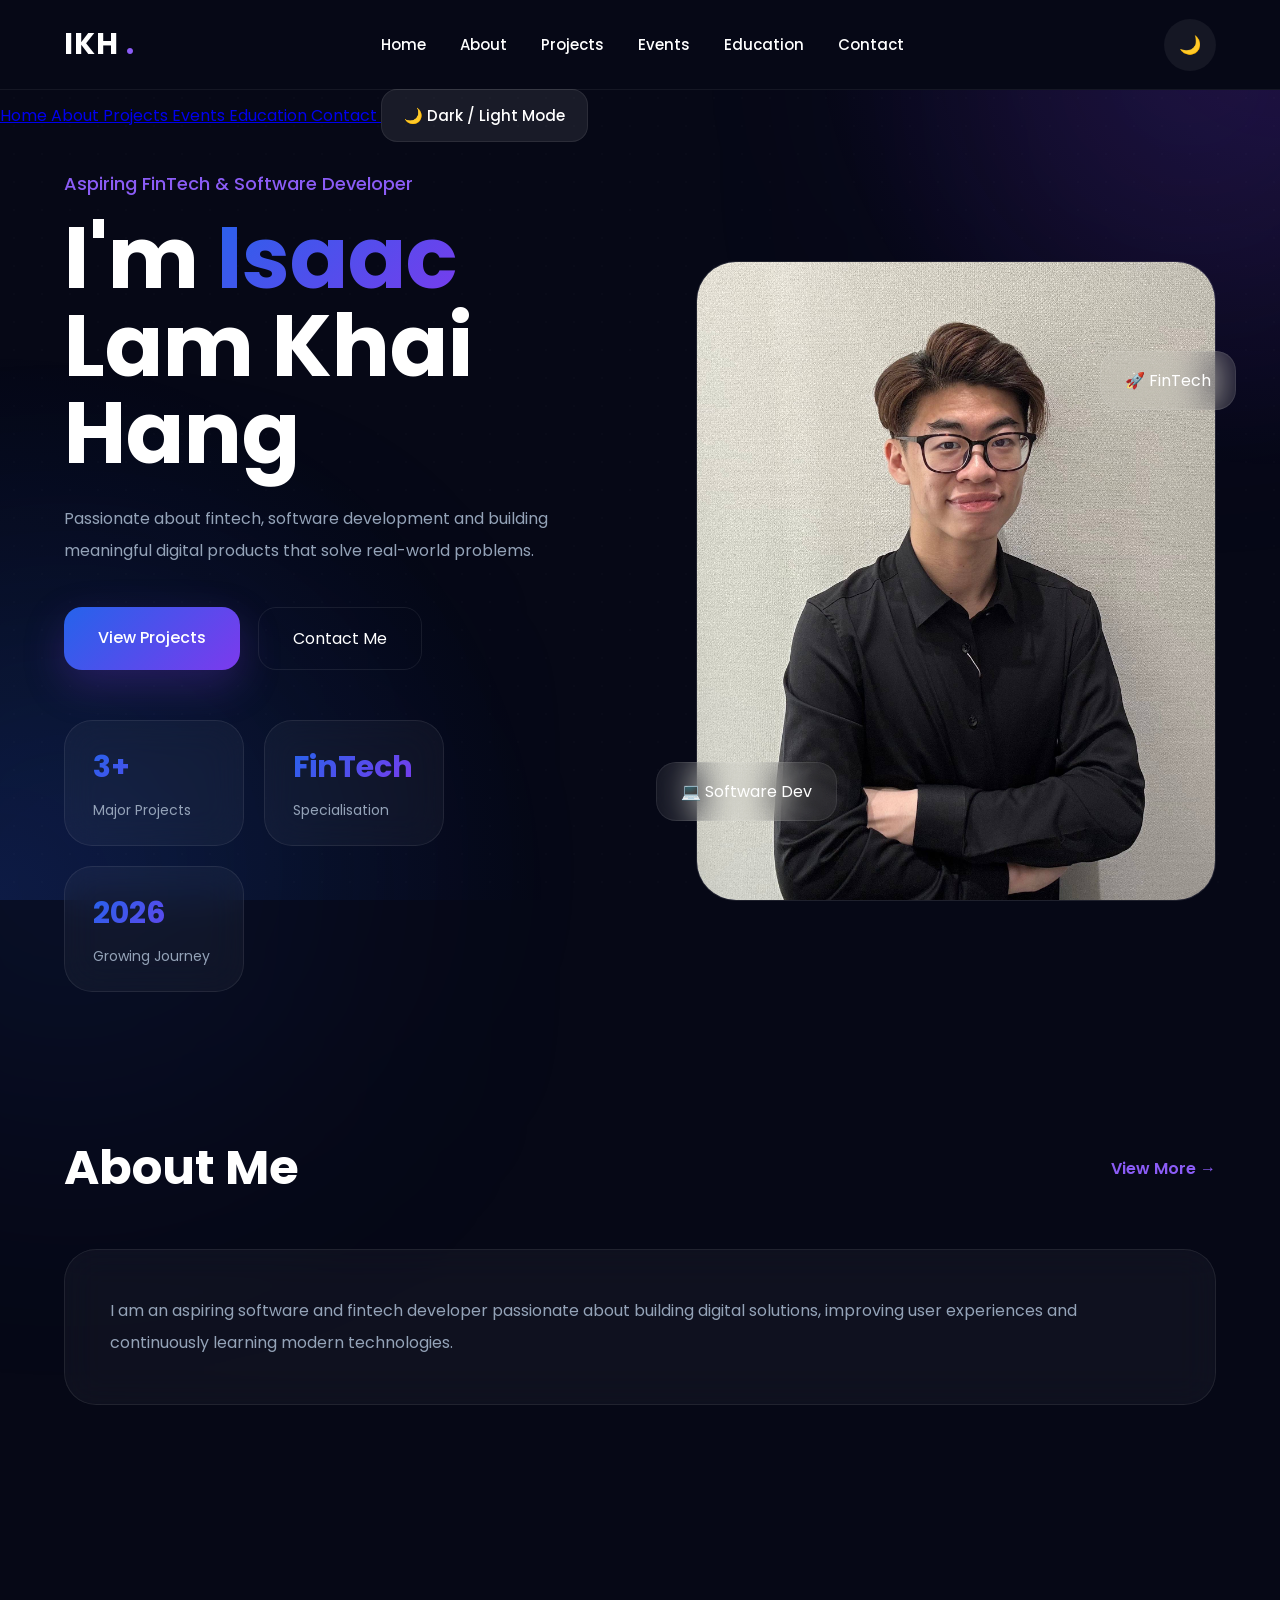
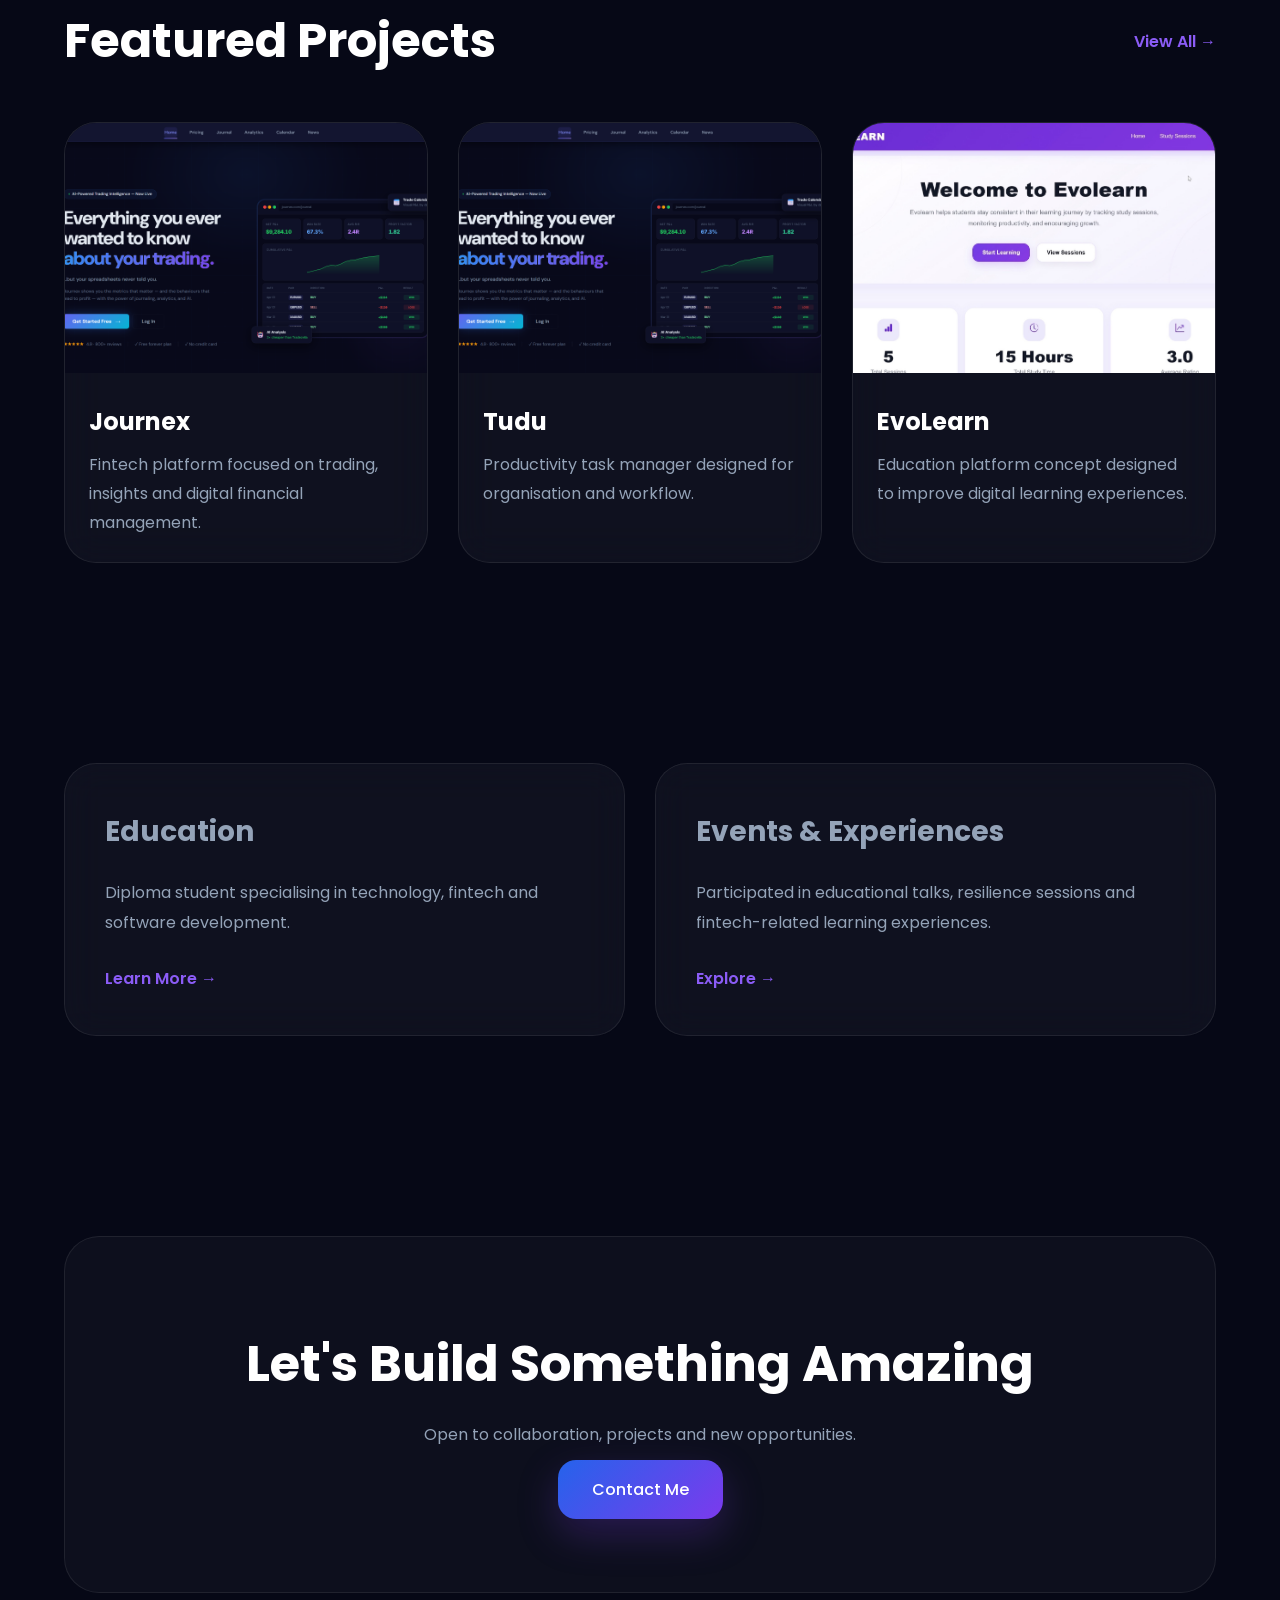
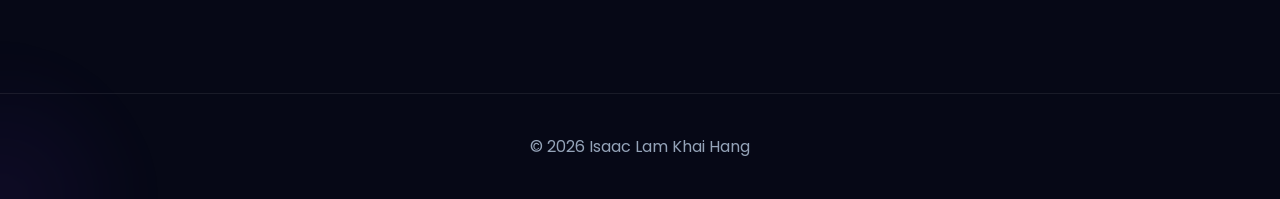
==== index.html @ e1bf3ef8 "updated website" ====
<!DOCTYPE html>
<html lang="en">

<head>

    <meta charset="UTF-8">

    <meta
        name="viewport"
        content="width=device-width, initial-scale=1.0"
    >

    <title>
        Isaac Portfolio
    </title>

    <link
        rel="stylesheet"
        href="css/style.css"
    >

    <link
        href="https://fonts.googleapis.com/css2?family=Poppins:wght@300;400;500;600;700;800&display=swap"
        rel="stylesheet"
    >

</head>

<body>

    <!-- Page Loader -->
    <div class="page-loader"></div>

    <!-- Glow Background -->
    <div class="blur-circle blur-1"></div>
    <div class="blur-circle blur-2"></div>

    <!-- Header -->

<header>

    <nav class="navbar">

        <div class="logo">
            IKH
        </div>

        <!-- DESKTOP NAV -->

        <ul class="nav-links">

            <li>
                <a href="index.html">
                    Home
                </a>
            </li>

            <li>
                <a href="about.html">
                    About
                </a>
            </li>

            <li>
                <a href="projects.html">
                    Projects
                </a>
            </li>

            <li>
                <a href="events.html">
                    Events
                </a>
            </li>

            <li>
                <a href="education.html">
                    Education
                </a>
            </li>

            <li>
                <a href="contact.html">
                    Contact
                </a>
            </li>

        </ul>

        <div class="nav-right">

            <!-- HAMBURGER -->

            <div
                class="hamburger"
                id="hamburger"
            >
                <span></span>
                <span></span>
                <span></span>
            </div>

            <!-- DESKTOP THEME -->

            <button
                id="themeToggle"
                class="theme-toggle"
            >
                🌙
            </button>

        </div>

    </nav>

    <!-- MOBILE MENU -->

    <div
        class="mobile-menu"
        id="mobileMenu"
    >

        <a href="index.html">
            Home
        </a>

        <a href="about.html">
            About
        </a>

        <a href="projects.html">
            Projects
        </a>

        <a href="events.html">
            Events
        </a>

        <a href="education.html">
            Education
        </a>

        <a href="contact.html">
            Contact
        </a>

        <!-- MOBILE THEME BUTTON -->

        <button
            id="mobileThemeToggle"
            class="mobile-theme-toggle"
        >
            🌙 Dark / Light Mode
        </button>

    </div>

</header>

    <!-- HERO -->

    <section class="hero">

        <!-- LEFT -->

        <div class="hero-left">

            <p class="small-text">
                Aspiring FinTech & Software Developer
            </p>

            <h1>
                I'm
                <span>
                    Isaac
                </span>
                <br>
                Lam Khai Hang
            </h1>

            <p class="hero-description">

                Passionate about
                fintech, software
                development and
                building meaningful
                digital products
                that solve real-world
                problems.

            </p>

            <div class="hero-buttons">

                <a
                    href="projects.html"
                    class="primary-btn"
                >
                    View Projects
                </a>

                <a
                    href="contact.html"
                    class="secondary-btn"
                >
                    Contact Me
                </a>

            </div>

            <!-- Stats -->

            <div class="hero-stats">

                <div class="stat-card">

                    <h2>
                        3+
                    </h2>

                    <p>
                        Major Projects
                    </p>

                </div>

                <div class="stat-card">

                    <h2>
                        FinTech
                    </h2>

                    <p>
                        Specialisation
                    </p>

                </div>

                <div class="stat-card">

                    <h2>
                        2026
                    </h2>

                    <p>
                        Growing Journey
                    </p>

                </div>

            </div>

        </div>

        <!-- RIGHT -->

        <div class="hero-right">

            <div class="profile-card">

                <img
                    src="assets/LinkedIn PFP.jpg"
                    alt="Isaac Profile"
                    class="hero-image"
                >

            </div>

            <!-- Floating Cards -->

            <div class="floating-card top-card">

                <span>
                    🚀 FinTech
                </span>

            </div>

            <div class="floating-card bottom-card">

                <span>
                    💻 Software Dev
                </span>

            </div>

        </div>

    </section>

    <!-- ABOUT -->

    <section class="preview-section">

        <div class="section-header">

            <h2>
                About Me
            </h2>

            <a
                href="about.html"
                class="view-more"
            >
                View More →
            </a>

        </div>

        <div class="preview-card">

            <p>

                I am an aspiring
                software and fintech
                developer passionate
                about building digital
                solutions, improving
                user experiences and
                continuously learning
                modern technologies.

            </p>

        </div>

    </section>

    <!-- PROJECTS -->

    <section class="preview-section">

        <div class="section-header">

            <h2>
                Featured Projects
            </h2>

            <a
                href="projects.html"
                class="view-more"
            >
                View All →
            </a>

        </div>

        <div class="projects-grid">

            <div class="project-card">

                <img
                    src="assets/Journex.png"
                    alt="Journex"
                >

                <h3>
                    Journex
                </h3>

                <p>
                    Fintech platform
                    focused on trading,
                    insights and digital
                    financial management.
                </p>

            </div>

            <div class="project-card">

                <img
                    src="assets/Journex.png"
                    alt="Tudu"
                >

                <h3>
                    Tudu
                </h3>

                <p>
                    Productivity task
                    manager designed
                    for organisation
                    and workflow.
                </p>

            </div>

            <div class="project-card">

                <img
                    src="assets/Evolearn.png"
                    alt="EvoLearn"
                >

                <h3>
                    EvoLearn
                </h3>

                <p>
                    Education platform
                    concept designed
                    to improve digital
                    learning experiences.
                </p>

            </div>

        </div>

    </section>

    <!-- EDUCATION + EVENTS -->

    <section class="preview-section">

        <div class="dual-grid">

            <div class="preview-card">

                <h3>
                    Education
                </h3>

                <p>

                    Diploma student
                    specialising in
                    technology,
                    fintech and
                    software development.

                </p>

                <a
                    href="education.html"
                    class="view-more"
                >
                    Learn More →
                </a>

            </div>

            <div class="preview-card">

                <h3>
                    Events &
                    Experiences
                </h3>

                <p>

                    Participated in
                    educational talks,
                    resilience sessions
                    and fintech-related
                    learning experiences.

                </p>

                <a
                    href="events.html"
                    class="view-more"
                >
                    Explore →
                </a>

            </div>

        </div>

    </section>

    <!-- CTA -->

    <section class="contact-section">

        <h2>
            Let's Build
            Something Amazing
        </h2>

        <p>
            Open to collaboration,
            projects and new
            opportunities.
        </p>

        <a
            href="contact.html"
            class="primary-btn"
        >
            Contact Me
        </a>

    </section>

    <!-- Footer -->

    <footer>

        <p>
            © 2026 Isaac Lam Khai Hang
        </p>

    </footer>

    <!-- JS -->

    <script src="js/script.js"></script>

</body>

</html>
---- css/style.css ----
/* ==========================================
   GOOGLE FONT
========================================== */

@import url(
'https://fonts.googleapis.com/css2?family=Poppins:wght@300;400;500;600;700;800&display=swap'
);

/* ==========================================
   RESET
========================================== */

*{
    margin:0;
    padding:0;
    box-sizing:border-box;
    font-family:
    'Poppins',
    sans-serif;
}

html{
    scroll-behavior:smooth;
}

:root{

    --bg:#060816;

    --card:
    rgba(
        255,
        255,
        255,
        0.04
    );

    --text:#ffffff;

    --sub:#94a3b8;

    --border:
    rgba(
        255,
        255,
        255,
        0.08
    );

    --shadow:
    rgba(
        124,
        58,
        237,
        0.18
    );

    --gradient:
    linear-gradient(
        135deg,
        #2563eb,
        #7c3aed
    );
}

/* ==========================================
   LIGHT THEME
========================================== */

body.light-theme{

    --bg:#f8fafc;

    --card:
    rgba(
        255,
        255,
        255,
        0.95
    );

    --text:#0f172a;

    --sub:#475569;

    --border:
    rgba(
        15,
        23,
        42,
        0.08
    );

    --shadow:
    rgba(
        99,
        102,
        241,
        0.12
    );
}

/* ==========================================
   BODY
========================================== */

body{

    background:
    var(--bg);

    color:
    var(--text);

    overflow-x:hidden;

    transition:
    background .35s ease,
    color .35s ease;

    position:relative;
}

/* ==========================================
   PREMIUM BACKGROUND
========================================== */

body::before{

    content:"";

    position:fixed;
    inset:0;

    background:

    radial-gradient(
        circle at top right,
        rgba(
            124,
            58,
            237,
            0.18
        ),
        transparent 30%
    ),

    radial-gradient(
        circle at bottom left,
        rgba(
            37,
            99,
            235,
            0.16
        ),
        transparent 35%
    );

    pointer-events:none;
    z-index:-2;

    animation:
    backgroundFloat
    18s ease-in-out infinite alternate;
}

@keyframes backgroundFloat{

    0%{
        transform:
        translate(0,0)
        scale(1);
    }

    50%{
        transform:
        translate(-20px,-10px)
        scale(1.05);
    }

    100%{
        transform:
        translate(20px,10px)
        scale(1);
    }

}

body::after{

    content:"";

    position:fixed;
    inset:0;

    background-image:
    radial-gradient(
        rgba(
            255,
            255,
            255,
            0.04
        ) 1px,
        transparent 1px
    );

    background-size:
    28px 28px;

    opacity:0.4;

    pointer-events:none;

    z-index:-1;

    animation:
    gridMove
    20s linear infinite;
}

@keyframes gridMove{

    0%{
        transform:
        translateY(0);
    }

    100%{
        transform:
        translateY(28px);
    }

}

body::before{
    z-index:-999;
}

body::after{
    z-index:-998;
}

/* ==========================================
   BLUR CIRCLES
========================================== */

.blur-circle{

    position:fixed;

    border-radius:50%;

    filter:
    blur(140px);

    z-index:-3;
}

.blur-1{

    width:380px;
    height:380px;

    background:
    rgba(
        124,
        58,
        237,
        0.14
    );

    top:-120px;
    right:-100px;
}

.blur-2{

    width:420px;
    height:420px;

    background:
    rgba(
        37,
        99,
        235,
        0.14
    );

    bottom:-180px;
    left:-140px;
}

/* ==========================================
   FINAL FIXED NAVBAR
========================================== */

header{

    position:fixed;

    top:0;
    left:0;

    width:100%;

    height:90px;

    z-index:999999;

    background:#060816 !important;

    border-bottom:
    1px solid
    rgba(
        255,
        255,
        255,
        0.06
    ) !important;

    box-shadow:
    0 2px 12px
    rgba(
        0,
        0,
        0,
        0.18
    );

    backdrop-filter:none !important;
    -webkit-backdrop-filter:none !important;
}

/* LIGHT MODE */

body.light-theme header{

    background:#ffffff !important;

    border-bottom:
    1px solid
    rgba(
        15,
        23,
        42,
        0.08
    ) !important;

    box-shadow:
    0 2px 12px
    rgba(
        0,
        0,
        0,
        0.04
    );
}

.navbar{

    width:90%;
    max-width:1400px;

    margin:auto;

    height:100%;

    display:flex;

    justify-content:
    space-between;

    align-items:center;
}

/* PUSH PAGE DOWN */

body{
    padding-top:90px;
}

/* ==========================================
   LOGO
========================================== */

.logo{

    font-size:30px;

    font-weight:700;

    letter-spacing:1px;
}

.logo::after{

    content:".";

    color:#8b5cf6;
}

/* ==========================================
   NAV LINKS
========================================== */

.nav-links{

    list-style:none;

    display:flex;

    align-items:center;

    gap:34px;
}

.nav-links a{

    position:relative;

    text-decoration:none;

    color:
    var(--text);

    font-size:15px;

    font-weight:500;

    transition:
    color .3s ease;
}

.nav-links a::after{

    content:"";

    position:absolute;

    left:0;
    bottom:-8px;

    width:0%;
    height:2px;

    border-radius:
    999px;

    background:
    linear-gradient(
        90deg,
        #2563eb,
        #7c3aed
    );

    transition:
    width .35s ease;
}

.nav-links a:hover{

    color:#8b5cf6;
}

.nav-links a:hover::after{

    width:100%;
}

.nav-right{

    display:flex;
    align-items:center;
    gap:15px;
}

/* ==========================================
   THEME TOGGLE
========================================== */

.theme-toggle{

    width:52px;
    height:52px;

    border:none;

    border-radius:50%;

    cursor:pointer;

    background:
    rgba(
        255,
        255,
        255,
        0.06
    );

    color:
    var(--text);

    font-size:18px;

    transition:
    .3s ease;
}

.theme-toggle:hover{

    transform:
    scale(1.06);
}

/* ==========================================
   BUTTONS (FIXED)
========================================== */

.primary-btn,
.secondary-btn,
.resume-btn{

    position:relative;

    overflow:hidden;

    isolation:isolate;

    border-radius:18px;

    text-decoration:none;

    transition:
    filter .3s ease,
    box-shadow .3s ease;
}

/* PRIMARY */

.primary-btn{

    background:
    var(--gradient);

    color:white;

    padding:
    18px 34px;

    border:none;

    font-weight:500;

    box-shadow:
    0 15px 40px
    rgba(
        124,
        58,
        237,
        0.25
    );
}

/* SECONDARY */

.secondary-btn,
.resume-btn{

    color:
    var(--text);

    border:
    1px solid
    var(--border);

    padding:
    18px 34px;

    background:
    transparent;
}

/* ==========================================
   HERO
========================================== */

.hero{

    width:90%;
    max-width:1400px;

    margin:auto;

    min-height:100vh;

    display:grid;

    grid-template-columns:
    1.1fr 1fr;

    align-items:center;

    gap:60px;

    padding:
    80px 0 40px;
}

.about-hero{
    min-height:70vh;
    padding-top:70px;
}

.hero-left{

    display:flex;

    flex-direction:column;

    justify-content:center;
}

.small-text{

    color:#8b5cf6;

    font-size:18px;

    font-weight:500;

    margin-bottom:18px;
}

.hero h1{

    max-width:720px;

    font-size:86px;

    line-height:1.02;

    margin-bottom:25px;

    font-weight:700;
}

.hero h1 span{

    background:
    var(--gradient);

    -webkit-background-clip:text;

    -webkit-text-fill-color:
    transparent;
}

.hero-description{

    max-width:580px;

    line-height:2;

    color:
    var(--sub);

    margin-bottom:40px;

    font-size:16px;
}

.hero-buttons{

    display:flex;

    gap:18px;

    flex-wrap:wrap;
}

/* ==========================================
   HERO STATS
========================================== */

.hero-stats{

    display:flex;

    gap:20px;

    margin-top:50px;

    flex-wrap:wrap;
}

.stat-card{

    min-width:180px;

    padding:
    24px 28px;

    border-radius:28px;

    background:
    var(--card);

    border:
    1px solid
    var(--border);

    backdrop-filter:
    blur(18px);

    transition:
    transform .35s ease,
    box-shadow .35s ease;
}

.stat-card:hover{

    transform:
    translateY(-8px);

    box-shadow:
    0 20px 50px
    rgba(
        124,
        58,
        237,
        0.16
    );
}

.stat-card h2{

    font-size:30px;

    margin-bottom:10px;

    background:
    var(--gradient);

    -webkit-background-clip:text;

    -webkit-text-fill-color:
    transparent;
}

.stat-card p{

    color:
    var(--sub);

    font-size:14px;
}

/* ==========================================
   PROFILE CARD
========================================== */

.hero-right{

    position:relative;

    display:flex;

    justify-content:center;
}

.profile-card{

    position:relative;

    width:520px;
    height:640px;

    overflow:hidden;

    border-radius:40px;

    background:
    rgba(
        255,
        255,
        255,
        0.03
    );

    border:
    1px solid
    var(--border);

    backdrop-filter:
    blur(18px);

    animation:
    heroFloat
    7s ease-in-out infinite;

    transition:
    transform .5s ease,
    box-shadow .5s ease;
}

.profile-card:hover{

    transform:
    translateY(-8px)
    scale(1.02);

    box-shadow:
    0 30px 80px
    rgba(
        124,
        58,
        237,
        0.22
    );
}

.profile-card img{

    width:100%;

    height:100%;

    object-fit:cover;
}

.hero-image{
    object-position:center top;
}

.profile-card::after{

    content:"";

    position:absolute;

    inset:-2px;

    border-radius:40px;

    background:
    linear-gradient(
        140deg,
        rgba(
            37,
            99,
            235,
            0.4
        ),
        rgba(
            124,
            58,
            237,
            0.4
        )
    );

    z-index:-1;

    filter:
    blur(22px);

    opacity:.6;
}

@keyframes heroFloat{

    0%{
        transform:
        translateY(0);
    }

    50%{
        transform:
        translateY(-10px);
    }

    100%{
        transform:
        translateY(0);
    }

}

/* ==========================================
   FLOATING TAGS
========================================== */

.floating-card{

    position:absolute;

    padding:
    16px 24px;

    border-radius:20px;

    background:
    rgba(
        255,
        255,
        255,
        0.06
    );

    border:
    1px solid
    var(--border);

    backdrop-filter:
    blur(20px);

    animation:
    floatingTag
    4s ease-in-out infinite;
}

.top-card{
    top:90px;
    right:-20px;
}

.bottom-card{
    bottom:80px;
    left:-40px;

    animation-delay:2s;
}

@keyframes floatingTag{

    0%{
        transform:
        translateY(0);
    }

    50%{
        transform:
        translateY(-12px);
    }

    100%{
        transform:
        translateY(0);
    }

}

/* ==========================================
   SECTION
========================================== */

.preview-section{

    width:90%;
    max-width:1400px;

    margin:auto;

    padding:
    100px 0;
}

.section-header{

    display:flex;

    justify-content:
    space-between;

    align-items:center;

    margin-bottom:45px;
}

.section-header h2{

    font-size:48px;
}

.view-more{

    text-decoration:none;

    color:#8b5cf6;

    font-weight:600;

    transition:
    opacity .3s ease;
}

.view-more:hover{

    opacity:.75;
}

/* ==========================================
   GLOBAL CARD STYLE
========================================== */

.preview-card,
.project-card,
.event-card,
.timeline-content,
.contact-info,
.contact-form-card{

    background:
    var(--card);

    border:
    1px solid
    var(--border);

    backdrop-filter:
    blur(18px);

    border-radius:32px;
}

/* ==========================================
   PREVIEW CARD
========================================== */

.preview-card{

    padding:45px;

    color:
    var(--sub);

    line-height:2;

    transition:
    transform .35s ease,
    box-shadow .35s ease;
}

.preview-card:hover{

    transform:
    translateY(-8px);

    box-shadow:
    0 20px 50px
    rgba(
        124,
        58,
        237,
        0.15
    );
}

/* ==========================================
   DUAL GRID
========================================== */

.dual-grid{

    display:grid;

    grid-template-columns:
    repeat(2,1fr);

    gap:30px;
}

.dual-grid .preview-card{

    padding:40px;
}

.dual-grid h3{

    font-size:28px;

    margin-bottom:18px;
}

.dual-grid p{

    color:
    var(--sub);

    line-height:1.9;

    margin-bottom:25px;
}

/* ==========================================
   PROJECTS
========================================== */

.projects-grid{

    display:grid;

    grid-template-columns:
    repeat(3,1fr);

    gap:30px;
}

.project-card{

    position:relative;

    overflow:hidden;

    transition:
    transform .4s ease,
    box-shadow .4s ease;
}

.project-card:hover{

    transform:
    translateY(-10px);

    box-shadow:
    0 20px 50px
    rgba(
        124,
        58,
        237,
        .15
    );
}

.project-card img{

    width:100%;

    height:250px;

    object-fit:cover;

    transition:
    transform .45s ease;
}

.project-card:hover img{

    transform:
    scale(1.05);
}

.project-card h3{

    font-size:24px;

    padding:
    24px 24px 12px;
}

.project-card p{

    padding:
    0 24px 24px;

    color:
    var(--sub);

    line-height:1.8;
}

/* ==========================================
   EVENTS
========================================== */

.events-grid{

    display:grid;

    grid-template-columns:
    repeat(3,1fr);

    gap:30px;
}

.event-card{

    padding:35px;

    transition:
    transform .35s ease,
    box-shadow .35s ease;
}

.event-card:hover{

    transform:
    translateY(-8px);

    box-shadow:
    0 20px 50px
    rgba(
        124,
        58,
        237,
        .15
    );
}

.event-date{

    display:inline-flex;

    padding:
    10px 18px;

    border-radius:
    999px;

    background:
    var(--gradient);

    color:white;

    font-size:12px;

    font-weight:600;

    margin-bottom:20px;
}

.event-card h3{

    font-size:24px;

    margin-bottom:15px;
}

.event-card p{

    color:
    var(--sub);

    line-height:1.8;
}

/* ==========================================
   EDUCATION TIMELINE
========================================== */

.timeline{

    max-width:900px;

    margin:auto;

    position:relative;
}

.timeline::before{

    content:"";

    position:absolute;

    left:13px;
    top:0;

    width:3px;
    height:100%;

    background:
    var(--gradient);
}

.timeline-item{

    position:relative;

    padding-left:65px;

    margin-bottom:40px;
}

.timeline-dot{

    position:absolute;

    left:0;
    top:8px;

    width:28px;
    height:28px;

    border-radius:50%;

    background:
    var(--gradient);
}

.timeline-content{

    padding:35px;
}

.timeline-year{

    color:#8b5cf6;

    font-size:14px;

    font-weight:600;
}

.timeline-content h3{

    margin:
    14px 0;

    font-size:25px;
}

.timeline-content p{

    color:
    var(--sub);

    line-height:1.8;
}

/* ==========================================
   CONTACT
========================================== */

.contact-wrapper{

    display:grid;

    grid-template-columns:
    1fr 1fr;

    gap:35px;
}

.contact-info,
.contact-form-card{

    padding:45px;

    transition:
    transform .35s ease,
    box-shadow .35s ease;
}

.contact-info:hover,
.contact-form-card:hover{

    transform:
    translateY(-8px);

    box-shadow:
    0 20px 50px
    rgba(
        124,
        58,
        237,
        .15
    );
}

.input-group{

    margin-bottom:18px;
}

.input-group input,
.input-group textarea{

    width:100%;

    padding:18px;

    border-radius:18px;

    border:
    1px solid
    var(--border);

    background:
    rgba(
        255,
        255,
        255,
        0.04
    );

    color:
    var(--text);

    outline:none;

    transition:
    border .3s ease,
    box-shadow .3s ease;
}

.input-group input:focus,
.input-group textarea:focus{

    border:
    1px solid
    #7c3aed;

    box-shadow:
    0 0 18px
    rgba(
        124,
        58,
        237,
        .15
    );
}

/* ==========================================
   CTA SECTION
========================================== */

.contact-section{

    width:90%;
    max-width:1400px;

    margin:
    100px auto;

    text-align:center;

    padding:
    90px 40px;

    border-radius:35px;

    background:
    rgba(
        255,
        255,
        255,
        0.03
    );

    border:
    1px solid
    var(--border);
}

.contact-section h2{

    font-size:50px;

    margin-bottom:20px;
}

.contact-section p{

    color:
    var(--sub);

    margin-bottom:30px;
}

/* ==========================================
   FOOTER
========================================== */

footer{

    text-align:center;

    padding:40px;

    border-top:
    1px solid
    var(--border);

    color:
    var(--sub);
}

/* ==========================================
   REVEAL ANIMATION
========================================== */

.hero,
.preview-section,
.contact-section,
.project-card,
.preview-card,
.event-card,
.timeline-item,
.contact-info,
.contact-form-card{

    opacity:0;

    transform:
    translateY(40px);

    transition:
    opacity .9s ease,
    transform .9s ease;
}

.show-element{

    opacity:1 !important;

    transform:
    translateY(0) !important;
}

/* ==========================================
   CURSOR GLOW
========================================== */

.cursor-glow{

    position:fixed;

    width:300px;
    height:300px;

    border-radius:50%;

    pointer-events:none;

    background:
    radial-gradient(
        circle,
        rgba(
            124,
            58,
            237,
            .08
        ),
        transparent 70%
    );

    filter:
    blur(20px);

    z-index:-1;

    transform:
    translate(-50%,-50%);
}

/* ==========================================
   MOBILE
========================================== */

@media(max-width:1100px){

    .hero{

        grid-template-columns:
        1fr;

        text-align:center;

        min-height:auto;

        padding-top:80px;
    }

    .projects-grid,
    .events-grid,
    .dual-grid,
    .contact-wrapper{

        grid-template-columns:
        1fr;
    }

    .hero-buttons,
    .hero-stats{

        justify-content:center;
    }

    .hero h1{

        font-size:58px;
    }

    .section-header h2{

        font-size:36px;
    }

    .profile-card{

        width:100%;
        max-width:420px;
        height:520px;
    }

    .floating-card,
    .cursor-glow{

        display:none;
    }

    .nav-links{

        display:none;
    }
}

/* ==========================================
   MOBILE THEME TOGGLE
========================================== */

.mobile-theme-toggle{

    border:none;

    background:
    rgba(
        255,
        255,
        255,
        0.08
    );

    color:
    var(--text);

    padding:
    14px 22px;

    border-radius:16px;

    font-size:15px;

    font-weight:500;

    cursor:pointer;

    border:
    1px solid
    var(--border);

    transition:
    .3s ease;
}

.mobile-theme-toggle:hover{

    transform:
    translateY(-2px);

    background:
    rgba(
        255,
        255,
        255,
        0.12
    );
}
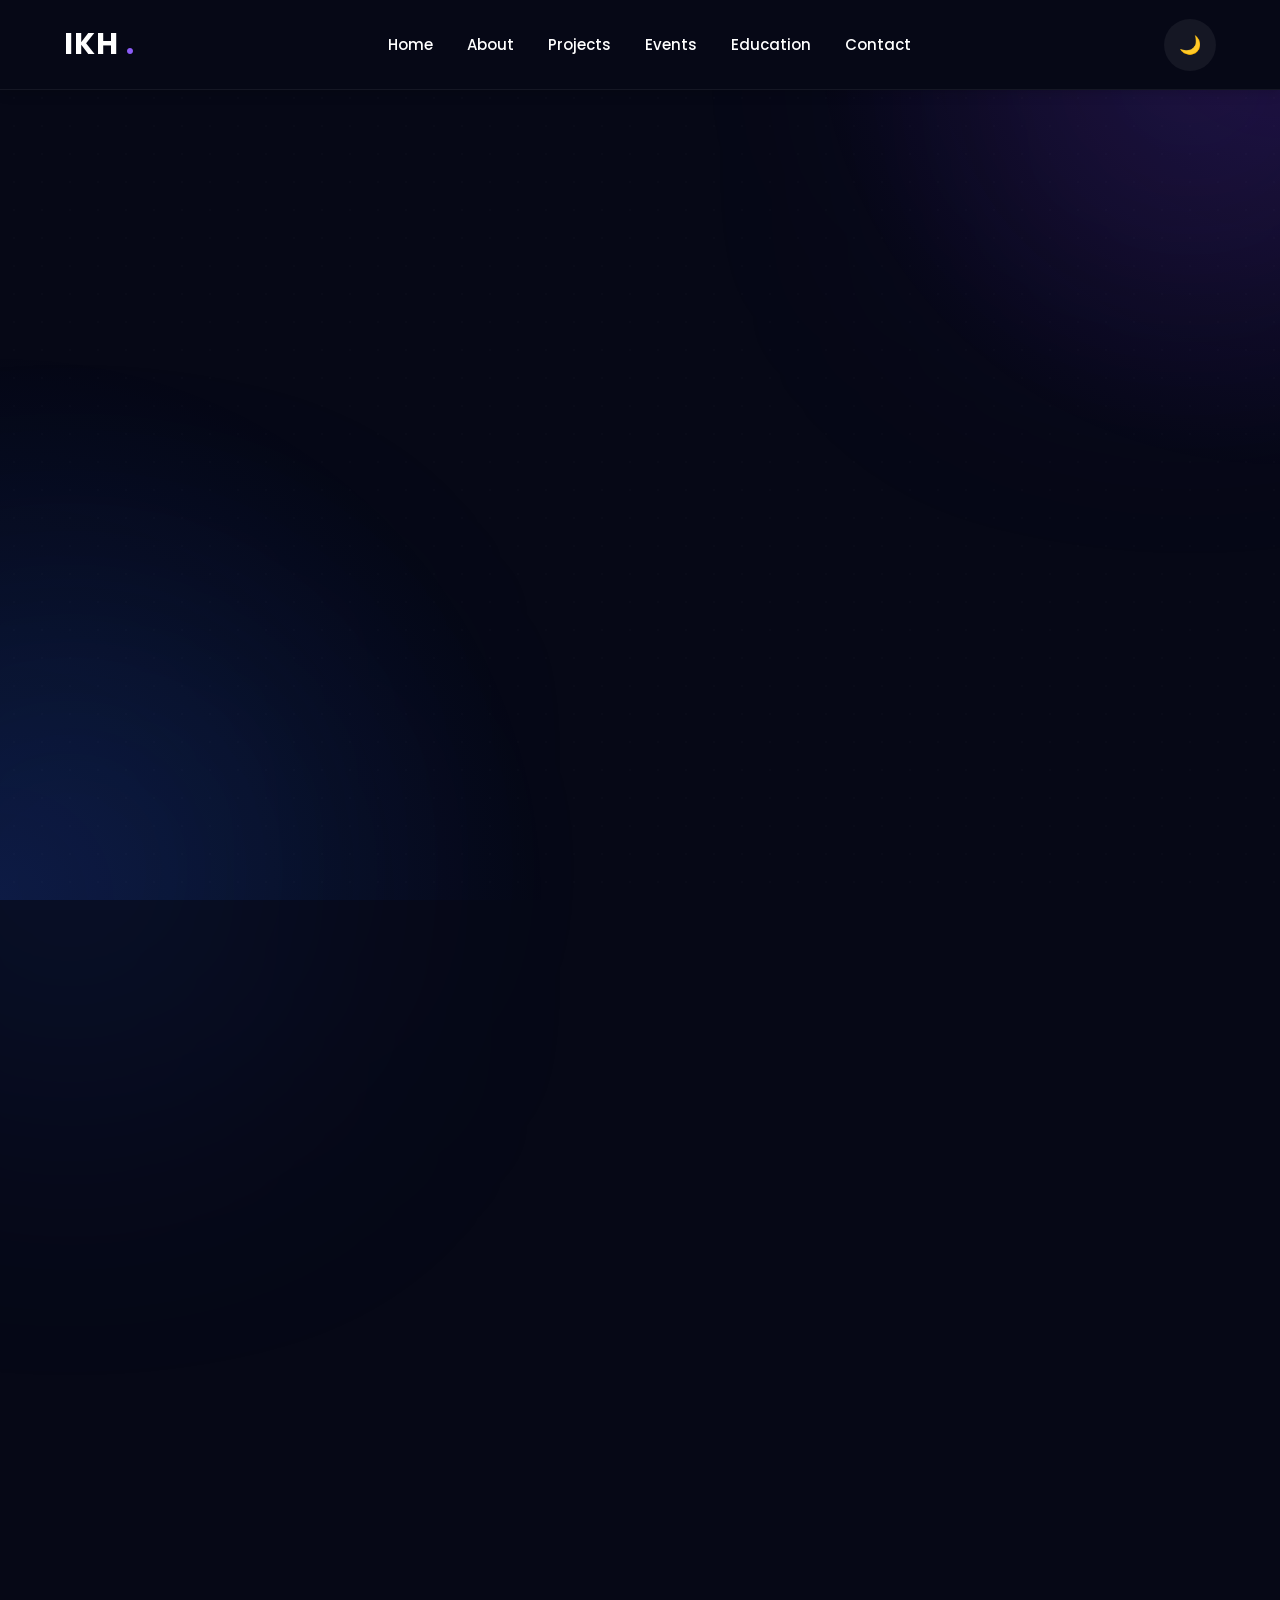
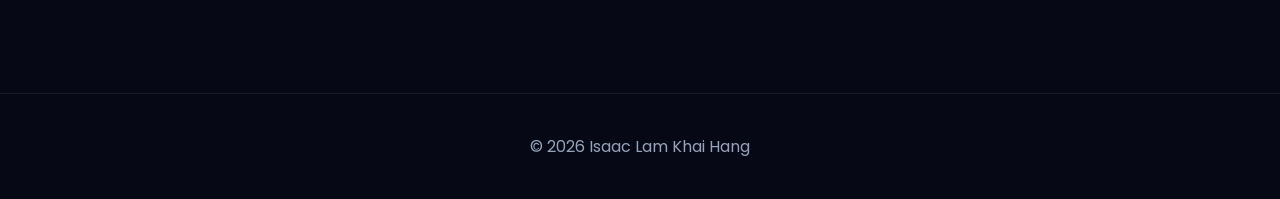
==== commit efcf26b2: "updated website" ====
--- a/index.html
+++ b/index.html
@@ -35,11 +35,13 @@
     <div class="blur-circle blur-1"></div>
     <div class="blur-circle blur-2"></div>
 
-    <!-- Header -->
+<!-- Header -->
 
 <header>
 
     <nav class="navbar">
+
+        <!-- LOGO -->
 
         <div class="logo">
             IKH
@@ -87,75 +89,78 @@
 
         </ul>
 
+        <!-- RIGHT SIDE -->
+
         <div class="nav-right">
 
-            <!-- HAMBURGER -->
-
-            <div
+            <!-- DESKTOP THEME -->
+
+            <button
+                id="themeToggle"
+                class="theme-toggle"
+            >
+                🌙
+            </button>
+
+            <!-- HAMBURGER ICON -->
+
+            <button
                 class="hamburger"
                 id="hamburger"
             >
                 <span></span>
                 <span></span>
                 <span></span>
-            </div>
-
-            <!-- DESKTOP THEME -->
-
-            <button
-                id="themeToggle"
-                class="theme-toggle"
-            >
-                🌙
             </button>
 
         </div>
 
     </nav>
 
-    <!-- MOBILE MENU -->
-
-    <div
-        class="mobile-menu"
-        id="mobileMenu"
+</header>
+
+<!-- MOBILE MENU -->
+<!-- IMPORTANT: OUTSIDE HEADER -->
+
+<div
+    class="mobile-menu"
+    id="mobileMenu"
+>
+
+    <a href="index.html">
+        Home
+    </a>
+
+    <a href="about.html">
+        About
+    </a>
+
+    <a href="projects.html">
+        Projects
+    </a>
+
+    <a href="events.html">
+        Events
+    </a>
+
+    <a href="education.html">
+        Education
+    </a>
+
+    <a href="contact.html">
+        Contact
+    </a>
+
+    <!-- MOBILE THEME BUTTON -->
+
+    <button
+        id="mobileThemeToggle"
+        class="mobile-theme-toggle"
     >
-
-        <a href="index.html">
-            Home
-        </a>
-
-        <a href="about.html">
-            About
-        </a>
-
-        <a href="projects.html">
-            Projects
-        </a>
-
-        <a href="events.html">
-            Events
-        </a>
-
-        <a href="education.html">
-            Education
-        </a>
-
-        <a href="contact.html">
-            Contact
-        </a>
-
-        <!-- MOBILE THEME BUTTON -->
-
-        <button
-            id="mobileThemeToggle"
-            class="mobile-theme-toggle"
-        >
-            🌙 Dark / Light Mode
-        </button>
-
-    </div>
-
-</header>
+        🌙 Dark / Light Mode
+    </button>
+
+</div>
 
     <!-- HERO -->
 
--- a/css/style.css
+++ b/css/style.css
@@ -1666,4 +1666,142 @@
         255,
         0.12
     );
+}
+
+/* ==========================================
+   MOBILE NAV FIX
+========================================== */
+
+.hamburger{
+    display:none;
+}
+
+.mobile-menu{
+    display:none;
+}
+
+@media(max-width:1100px){
+
+    /* Hide desktop nav */
+    .nav-links{
+        display:none !important;
+    }
+
+    /* Show hamburger */
+    .hamburger{
+        display:flex !important;
+        flex-direction:column;
+        justify-content:center;
+        align-items:center;
+        gap:5px;
+
+        width:50px;
+        height:50px;
+
+        border:none;
+        background:transparent;
+        cursor:pointer;
+    }
+
+    .hamburger span{
+        width:26px;
+        height:3px;
+        border-radius:999px;
+        background:var(--text);
+        transition:.3s ease;
+    }
+
+    /* X animation */
+    .hamburger.active span:nth-child(1){
+        transform:
+        rotate(45deg)
+        translate(6px,6px);
+    }
+
+    .hamburger.active span:nth-child(2){
+        opacity:0;
+    }
+
+    .hamburger.active span:nth-child(3){
+        transform:
+        rotate(-45deg)
+        translate(5px,-5px);
+    }
+
+    /* Mobile dropdown */
+    .mobile-menu{
+
+        position:fixed;
+
+        top:90px;
+        left:0;
+
+        width:100%;
+
+        padding:25px;
+
+        display:flex;
+        flex-direction:column;
+        gap:18px;
+
+        background:rgba(6,8,22,0.98);
+
+        backdrop-filter:blur(20px);
+
+        transform:
+        translateY(-20px);
+
+        opacity:0;
+        visibility:hidden;
+
+        transition:
+        all .35s ease;
+
+        z-index:99999;
+    }
+
+    /* Light mode */
+    body.light-theme .mobile-menu{
+        background:
+        rgba(255,255,255,0.98);
+    }
+
+    .mobile-menu.active{
+        opacity:1;
+        visibility:visible;
+        transform:translateY(0);
+    }
+
+    .mobile-menu a{
+
+        text-decoration:none;
+
+        color:var(--text);
+
+        font-size:18px;
+        font-weight:500;
+    }
+
+    .mobile-theme-toggle{
+
+        margin-top:10px;
+
+        border:none;
+
+        border-radius:18px;
+
+        padding:16px 20px;
+
+        cursor:pointer;
+
+        background:var(--card);
+
+        color:var(--text);
+
+        font-size:16px;
+
+        border:
+        1px solid
+        var(--border);
+    }
 }
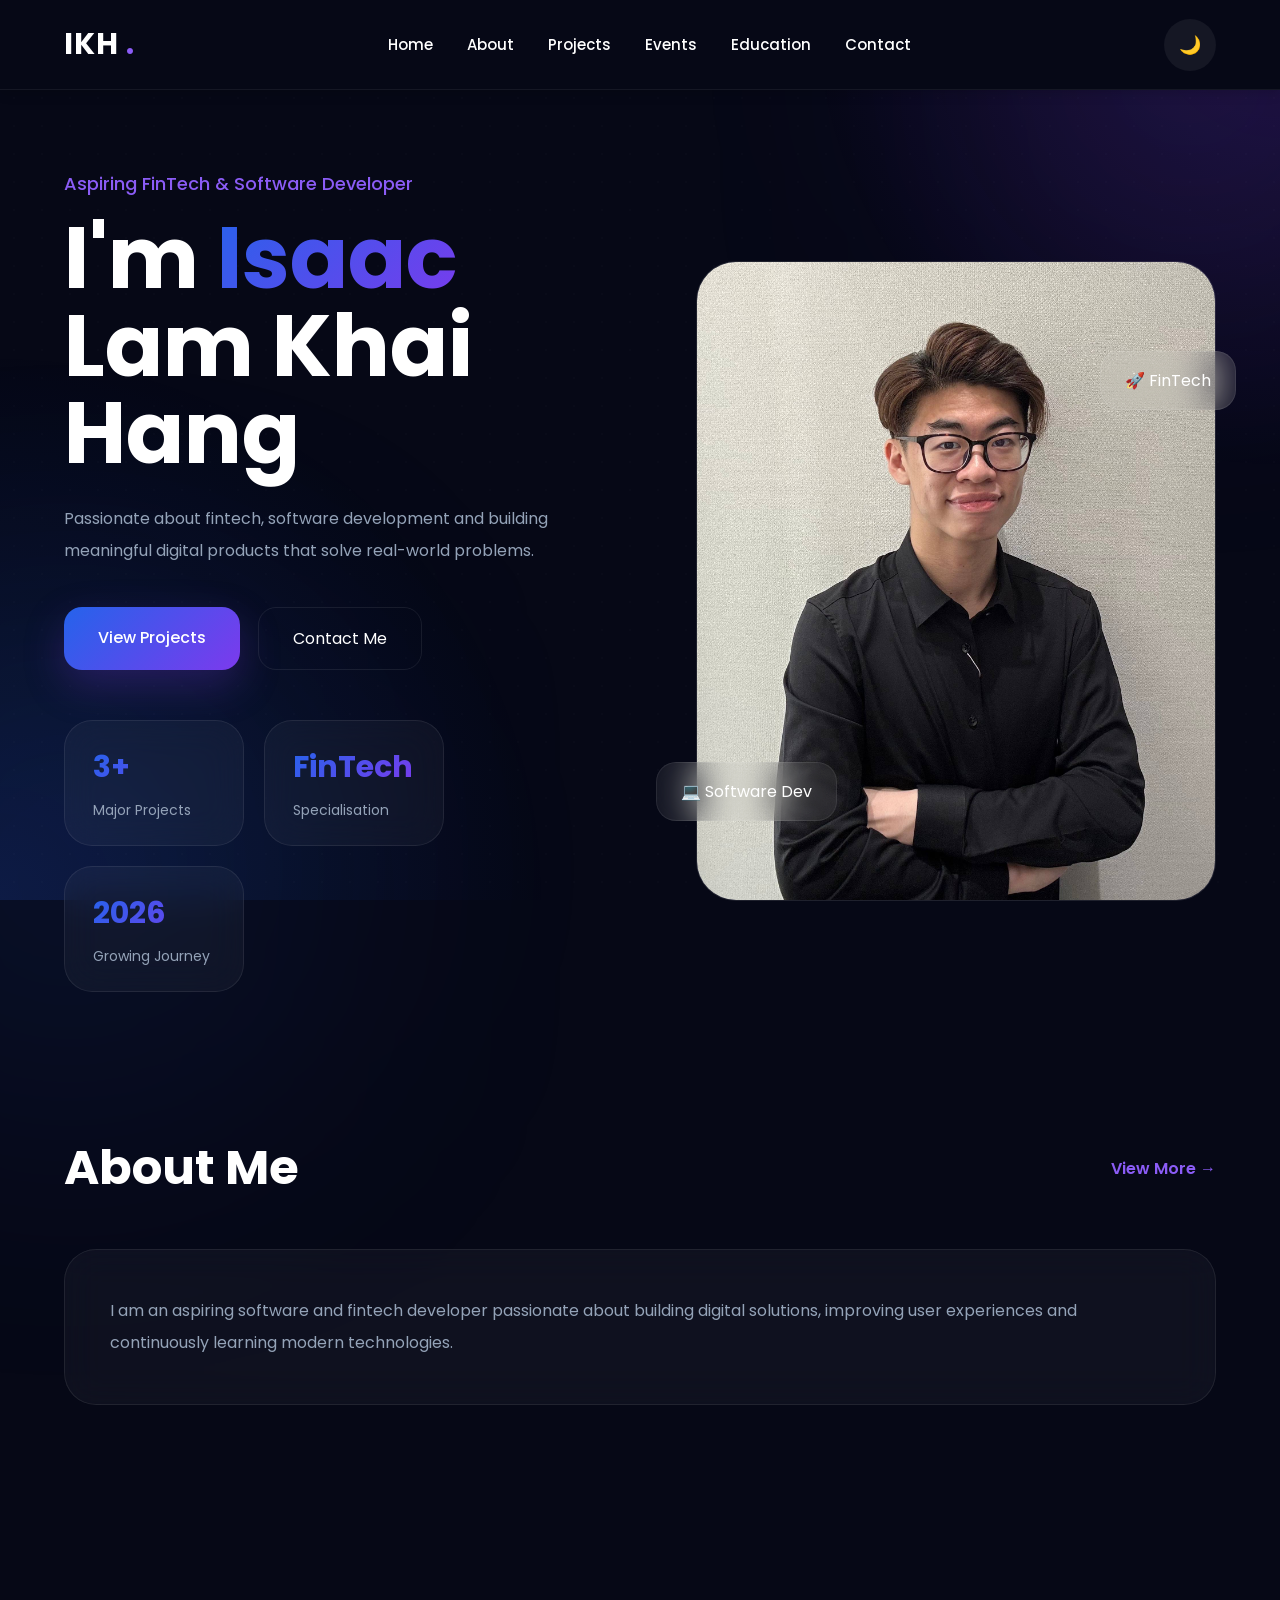
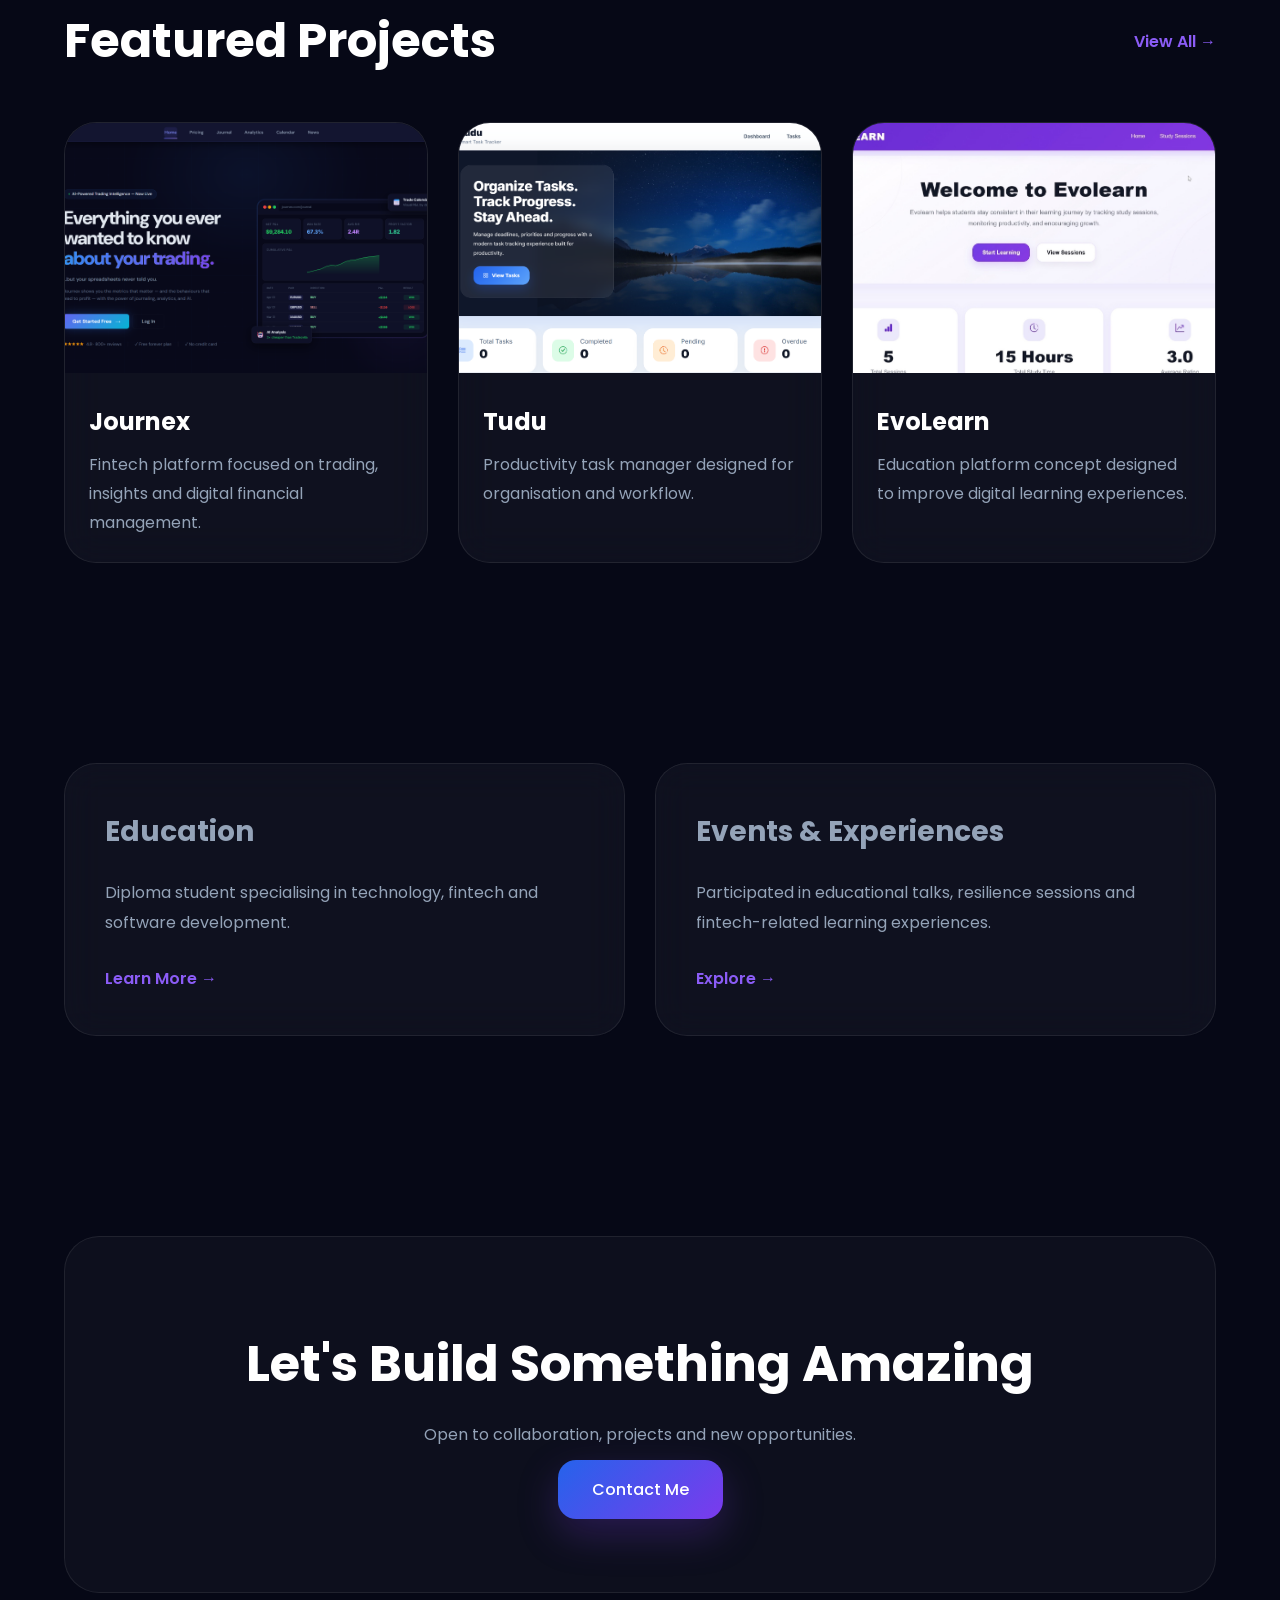
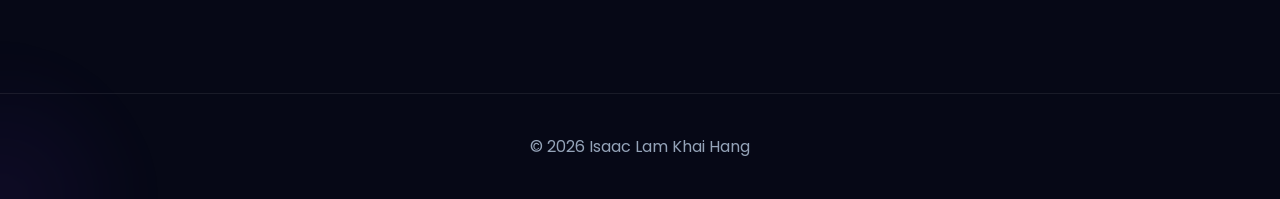
==== commit 65c33c7a: "updated website" ====
--- a/index.html
+++ b/index.html
@@ -375,7 +375,7 @@
             <div class="project-card">
 
                 <img
-                    src="assets/Journex.png"
+                    src="assets/Tudu.png"
                     alt="Tudu"
                 >
 
--- a/css/style.css
+++ b/css/style.css
@@ -1490,6 +1490,7 @@
    REVEAL ANIMATION
 ========================================== */
 
+/* Default visible */
 .hero,
 .preview-section,
 .contact-section,
@@ -1500,22 +1501,22 @@
 .contact-info,
 .contact-form-card{
 
+    opacity:1;
+    transform:translateY(0);
+}
+
+/* Only animate when JS adds class */
+.animate-on-scroll{
     opacity:0;
-
-    transform:
-    translateY(40px);
-
+    transform:translateY(40px);
     transition:
     opacity .9s ease,
     transform .9s ease;
 }
 
 .show-element{
-
     opacity:1 !important;
-
-    transform:
-    translateY(0) !important;
+    transform:translateY(0) !important;
 }
 
 /* ==========================================
@@ -1689,7 +1690,7 @@
 
     /* Show hamburger */
     .hamburger{
-        display:flex !important;
+        display:flex;
         flex-direction:column;
         justify-content:center;
         align-items:center;
@@ -1698,8 +1699,8 @@
         width:50px;
         height:50px;
 
+        background:transparent;
         border:none;
-        background:transparent;
         cursor:pointer;
     }
 
@@ -1728,7 +1729,7 @@
         translate(5px,-5px);
     }
 
-    /* Mobile dropdown */
+    /* Mobile Menu */
     .mobile-menu{
 
         position:fixed;
@@ -1740,24 +1741,38 @@
 
         padding:25px;
 
-        display:flex;
+        background:
+        rgba(6,8,22,0.98);
+
+        backdrop-filter:
+        blur(20px);
+
         flex-direction:column;
+
         gap:18px;
 
-        background:rgba(6,8,22,0.98);
-
-        backdrop-filter:blur(20px);
+        z-index:99999;
+
+        opacity:0;
+        visibility:hidden;
 
         transform:
         translateY(-20px);
 
-        opacity:0;
-        visibility:hidden;
-
         transition:
         all .35s ease;
 
-        z-index:99999;
+        display:flex;
+    }
+
+    /* Open menu */
+    .mobile-menu.active{
+
+        opacity:1;
+        visibility:visible;
+
+        transform:
+        translateY(0);
     }
 
     /* Light mode */
@@ -1766,12 +1781,6 @@
         rgba(255,255,255,0.98);
     }
 
-    .mobile-menu.active{
-        opacity:1;
-        visibility:visible;
-        transform:translateY(0);
-    }
-
     .mobile-menu a{
 
         text-decoration:none;
@@ -1779,9 +1788,11 @@
         color:var(--text);
 
         font-size:18px;
+
         font-weight:500;
     }
 
+    /* Mobile Theme Button */
     .mobile-theme-toggle{
 
         margin-top:10px;
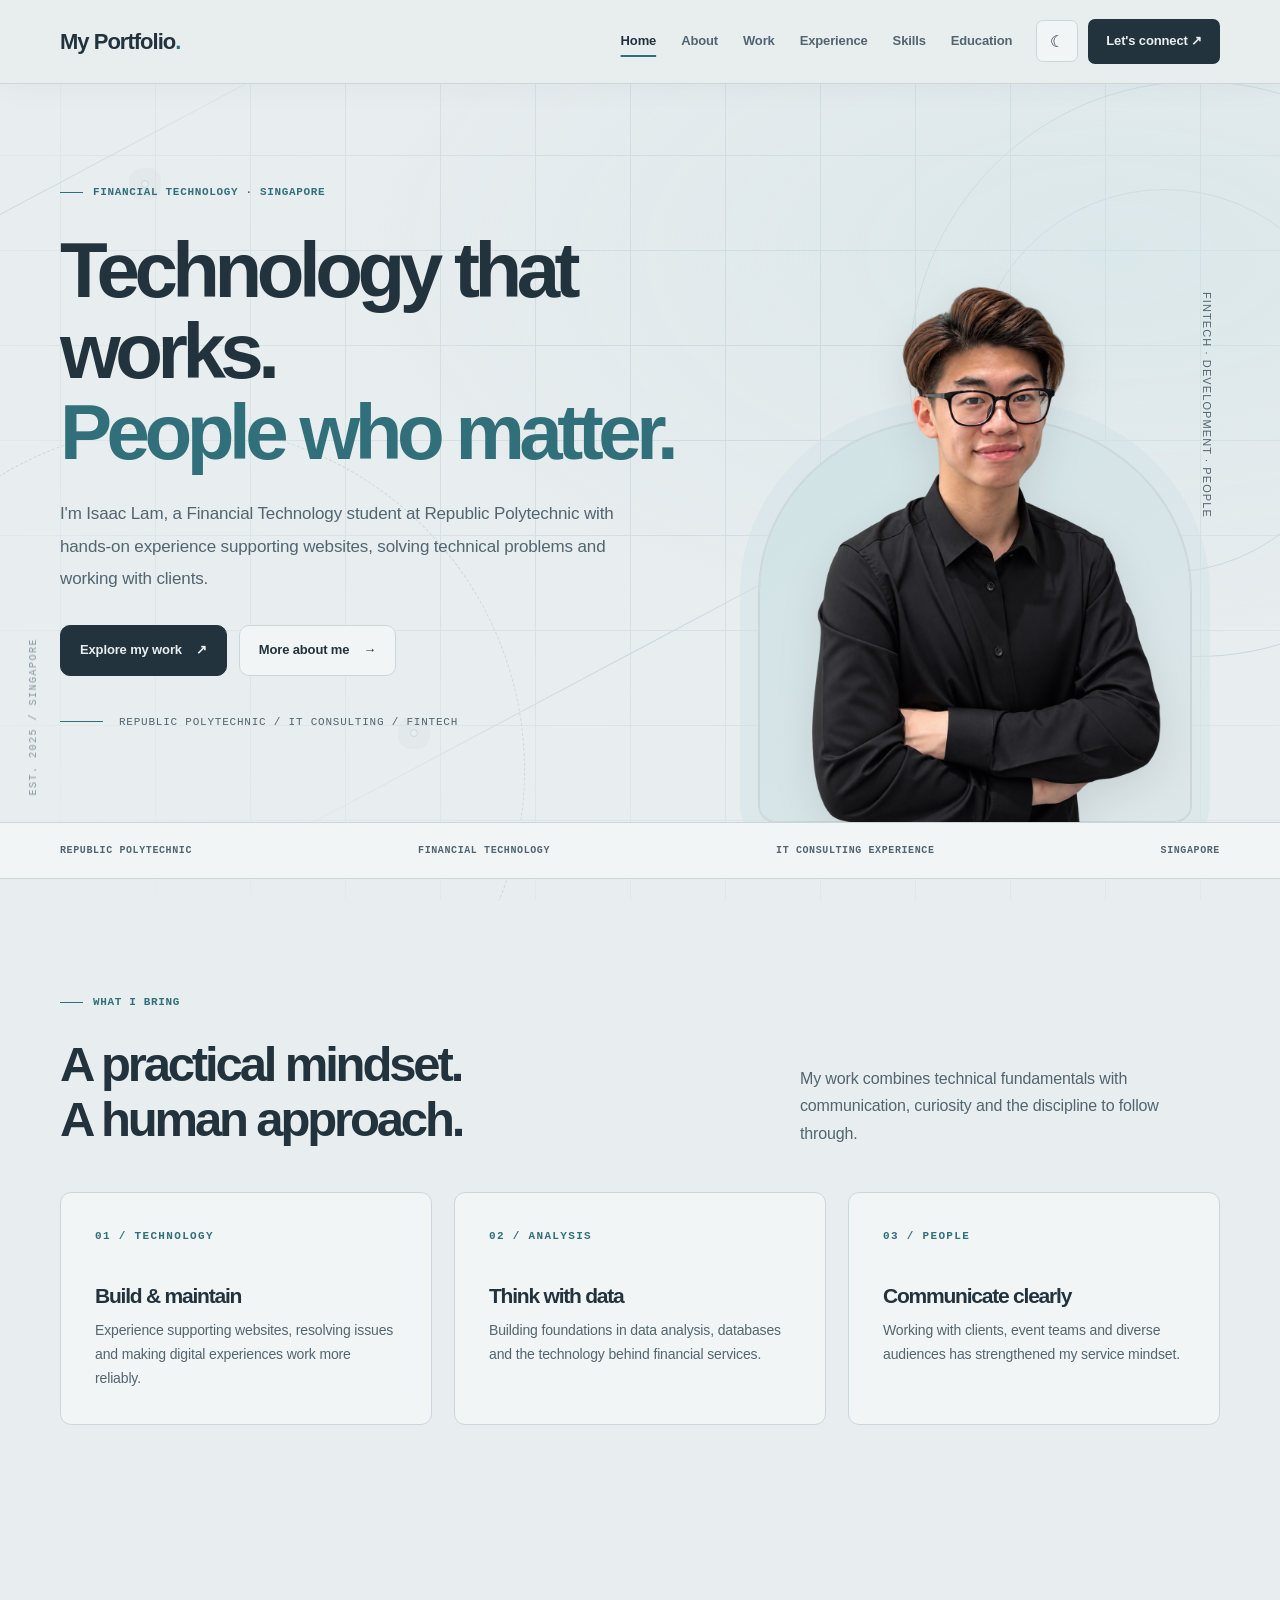
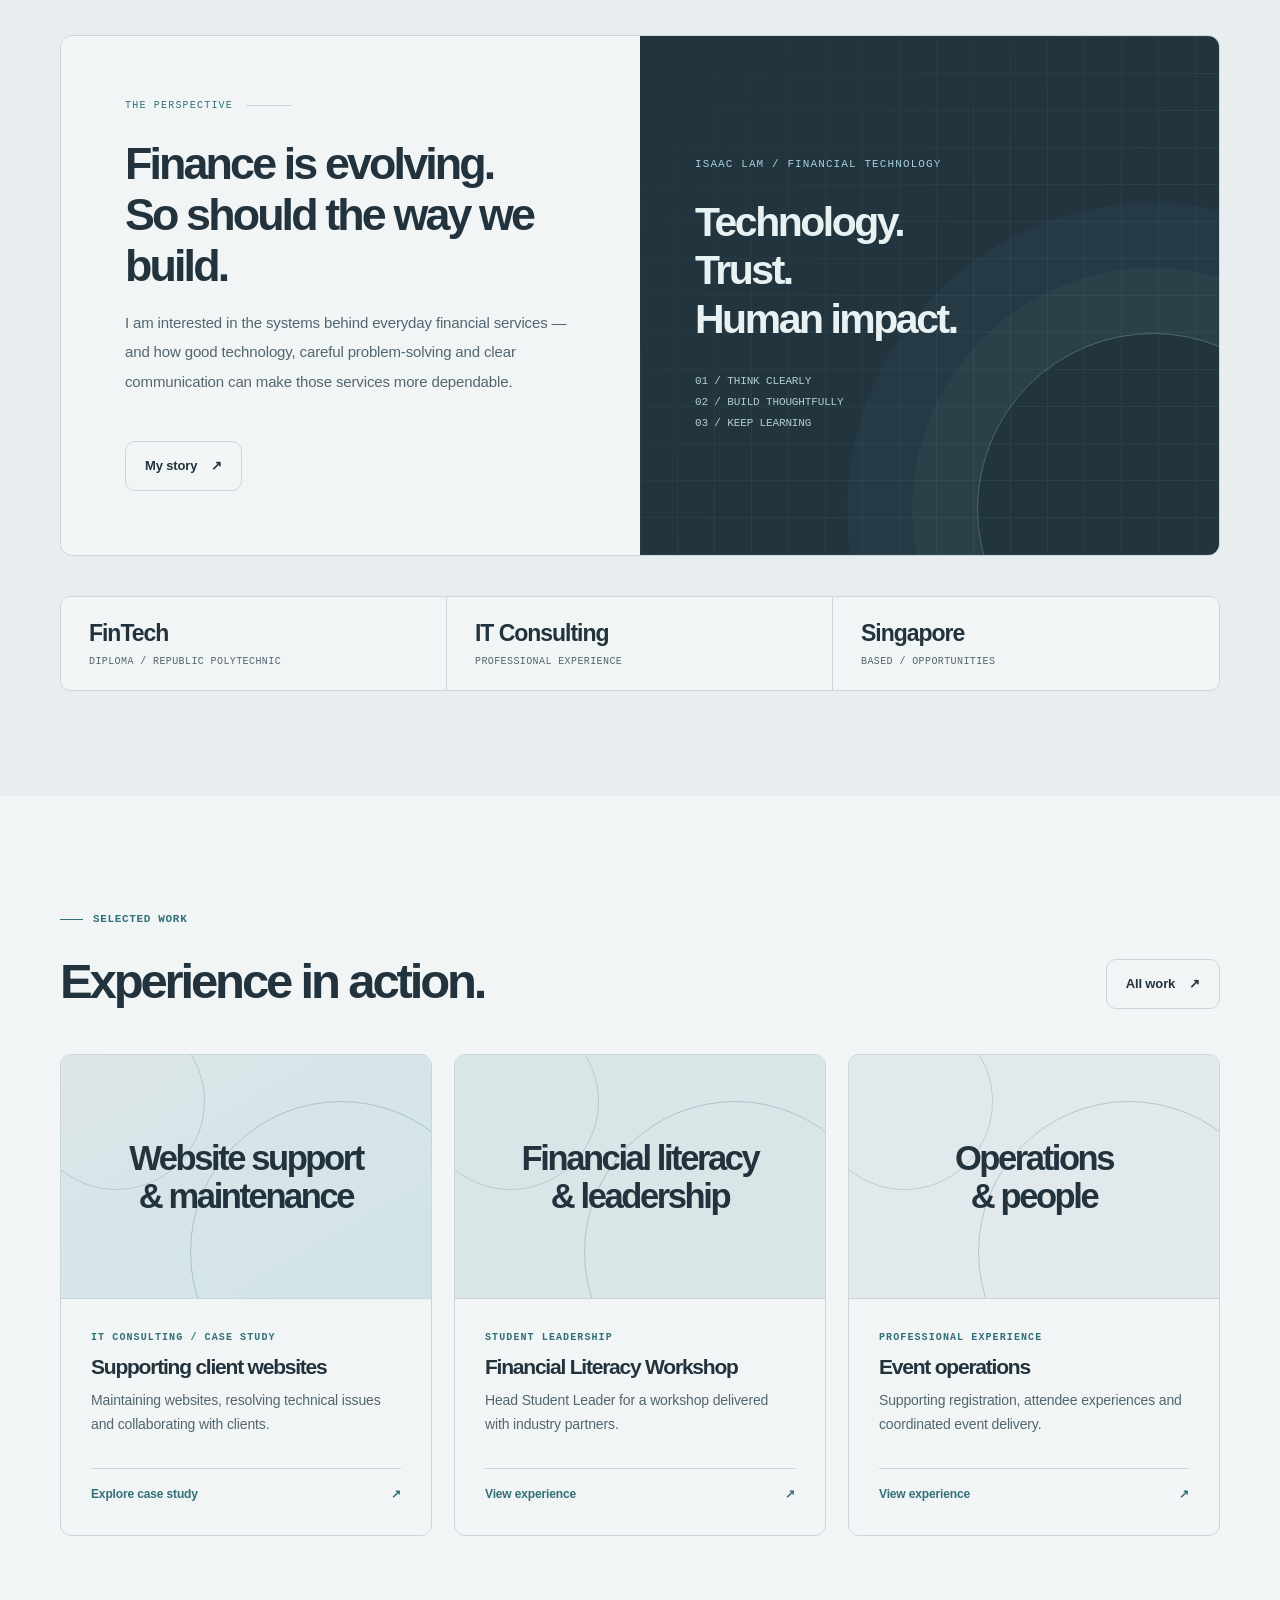
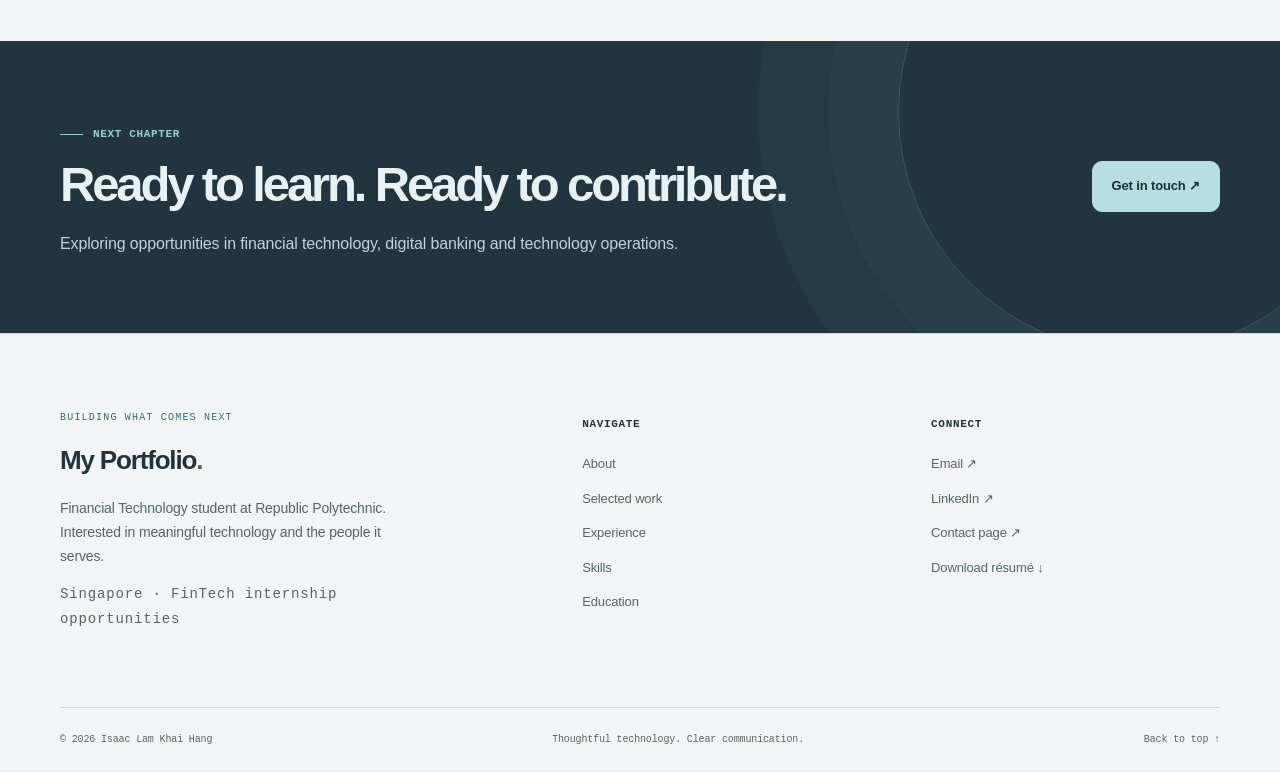
==== commit 0279968c: "Update portfolio design" ====
--- a/index.html
+++ b/index.html
@@ -1,520 +1,435 @@
-<!DOCTYPE html>
+<!doctype html>
 <html lang="en">
-
 <head>
-
-    <meta charset="UTF-8">
-
-    <meta
-        name="viewport"
-        content="width=device-width, initial-scale=1.0"
-    >
-
-    <title>
-        Isaac Portfolio
-    </title>
-
-    <link
-        rel="stylesheet"
-        href="css/style.css"
-    >
-
-    <link
-        href="https://fonts.googleapis.com/css2?family=Poppins:wght@300;400;500;600;700;800&display=swap"
-        rel="stylesheet"
-    >
-
+  <meta charset="utf-8">
+  <meta name="viewport" content="width=device-width, initial-scale=1">
+  <meta name="theme-color" content="#e8edef">
+  <meta name="description" content="Isaac Lam Khai Hang — Financial Technology student at Republic Polytechnic, with IT consulting experience in Singapore.">
+  <title>Home | Isaac Lam — FinTech Portfolio</title>
+  <script>
+    (() => {
+      let saved=null;
+      try { saved=localStorage.getItem('isaac-theme'); } catch(e) {}
+      document.documentElement.dataset.theme=saved==='light'||saved==='dark'
+        ?saved:(matchMedia('(prefers-color-scheme: dark)').matches?'dark':'light');
+    })();
+  </script>
+  <style>
+
+:root {
+  color-scheme: light;
+  --bg:#e8edef; --surface:#f2f5f5; --surface-2:#dde6e9; --ink:#23333d;
+  --muted:#526570; --line:#cbd6db; --accent:#316f7a; --accent-soft:#d0e3e6;
+  --nav:rgba(232,237,239,.94); --deep:#22353f; --deep-ink:#e9f2f3;
+  --shadow:0 18px 45px rgba(26,47,59,.065);
+}
+html[data-theme="dark"] {
+  color-scheme:dark;
+  --bg:#1c2932; --surface:#283944; --surface-2:#324550; --ink:#e8eff0;
+  --muted:#b2c4cb; --line:#405560; --accent:#a0d1d6; --accent-soft:#354e59;
+  --nav:rgba(28,41,50,.95); --deep:#17232c; --deep-ink:#e9f2f3;
+  --shadow:0 18px 50px rgba(0,0,0,.13);
+}
+*{box-sizing:border-box}
+html{scroll-behavior:smooth}
+body{margin:0;background:var(--bg);color:var(--ink);font:16px/1.72 "Segoe UI",Arial,sans-serif;-webkit-font-smoothing:antialiased}
+a{color:inherit;text-decoration:none}
+button,input,textarea{font:inherit}
+button{cursor:pointer}
+img{max-width:100%}
+:focus-visible{outline:3px solid var(--accent);outline-offset:4px}
+::selection{background:var(--accent-soft)}
+.container{width:min(1160px,calc(100% - 56px));margin:auto}
+.skip{position:absolute;top:-100px;left:16px;padding:12px;background:var(--surface);z-index:99}
+.skip:focus{top:12px}
+header{position:sticky;top:0;z-index:30;background:var(--nav);border-bottom:1px solid var(--line);backdrop-filter:blur(18px)}
+.nav-shell{min-height:78px;display:flex;align-items:center;justify-content:space-between;gap:24px}
+.wordmark{font-weight:800;letter-spacing:-.065em;font-size:21px;white-space:nowrap}
+.wordmark i{color:var(--accent);font-style:normal}
+.desktop-nav{display:flex;align-items:center;gap:28px;margin-left:auto}
+.desktop-nav a{font-size:13px;font-weight:650;color:var(--muted);transition:color .2s}
+.desktop-nav a:hover,.desktop-nav a[aria-current=page]{color:var(--ink)}
+.desktop-nav a[aria-current=page]{text-decoration:underline;text-decoration-color:var(--accent);text-underline-offset:10px;text-decoration-thickness:2px}
+.nav-right{display:flex;align-items:center;gap:10px}
+.icon-btn{width:42px;height:42px;border:1px solid var(--line);border-radius:11px;background:var(--surface);color:var(--ink);display:grid;place-items:center}
+.nav-cta{padding:10px 18px;border-radius:11px;background:var(--ink);color:var(--bg);font-size:13px;font-weight:700;white-space:nowrap}
+.menu-btn{display:none}
+.mobile-nav{display:none}
+.progress{height:2px;position:absolute;bottom:-1px;left:0;right:0;background:var(--accent);transform:scaleX(0);transform-origin:left;pointer-events:none}
+main{min-height:55vh}
+.hero{position:relative;overflow:hidden;border-bottom:1px solid var(--line)}
+.hero:before,.page-top:before{content:"";position:absolute;inset:0;pointer-events:none;background:radial-gradient(ellipse at 87% 23%,var(--accent-soft),transparent 48%);opacity:.55}
+.hero-layout{min-height:615px;display:grid;grid-template-columns:1.1fr .9fr;gap:44px;align-items:center;position:relative}
+.hero-copy{padding:80px 0}
+.eyebrow{display:inline-flex;align-items:center;gap:10px;font-size:11px;font-weight:800;letter-spacing:.17em;text-transform:uppercase;color:var(--accent)}
+.eyebrow:before{content:"";width:23px;height:1px;background:currentColor}
+h1,h2,h3,p{margin-top:0}
+h1,h2,h3{line-height:1.13;letter-spacing:-.058em}
+h1{font-size:clamp(45px,5.9vw,78px);font-weight:740;margin:20px 0 24px;text-wrap:balance}
+h1 .accent{color:var(--accent)}
+h2{font-size:clamp(32px,3.9vw,49px);font-weight:730;margin:13px 0 18px;text-wrap:balance}
+h3{font-size:22px;font-weight:720;margin:0 0 10px}
+p{color:var(--muted)}
+.lead{font-size:17px;line-height:1.9;max-width:610px}
+.actions{display:flex;gap:12px;flex-wrap:wrap;margin-top:30px}
+.btn{display:inline-flex;align-items:center;justify-content:center;gap:14px;padding:13px 19px;min-height:49px;border:1px solid var(--line);border-radius:10px;font-size:13px;font-weight:750;transition:transform .2s,background .2s,border-color .2s}
+.btn:hover{transform:translateY(-2px)}
+.btn.primary{background:var(--ink);border-color:var(--ink);color:var(--bg)}
+.btn.secondary{background:var(--surface);color:var(--ink)}
+.portrait-stage{height:530px;align-self:end;position:relative;display:flex;align-items:end;justify-content:center}
+.portrait-stage:before{content:"";position:absolute;width:min(100%,435px);aspect-ratio:1;border-radius:50%;bottom:40px;background:var(--surface-2);border:1px solid var(--line);box-shadow:0 0 0 22px var(--accent-soft)}
+.portrait-stage img{height:96%;width:100%;object-fit:contain;object-position:bottom;position:relative;filter:drop-shadow(0 12px 20px rgba(0,0,0,.09))}
+.portrait-note{position:absolute;right:0;top:75px;color:var(--muted);font-size:11px;letter-spacing:.1em;writing-mode:vertical-rl}
+.trust-strip{border-bottom:1px solid var(--line);background:var(--surface)}
+.trust-items{display:flex;justify-content:space-between;gap:20px;flex-wrap:wrap;padding:19px 0;font-size:11px;font-weight:750;letter-spacing:.07em;text-transform:uppercase;color:var(--muted)}
+.section{padding:92px 0}
+.section.alt{background:var(--surface)}
+.section-heading{display:flex;justify-content:space-between;align-items:end;gap:35px;margin-bottom:38px}
+.section-heading p{max-width:420px;margin:0}
+.grid{display:grid;gap:22px}
+.grid.two{grid-template-columns:repeat(2,minmax(0,1fr))}
+.grid.three{grid-template-columns:repeat(3,minmax(0,1fr))}
+.card{padding:30px;background:var(--surface);border:1px solid var(--line);border-radius:16px;box-shadow:var(--shadow);transition:transform .22s,border-color .22s}
+.alt .card{background:var(--bg)}
+.card:hover{transform:translateY(-3px);border-color:var(--accent)}
+.card .number{font-size:12px;font-weight:800;letter-spacing:.12em;color:var(--accent);margin-bottom:32px}
+.card p{font-size:14px;margin:0}
+.card h3{font-size:21px}
+.tags{display:flex;gap:8px;flex-wrap:wrap;margin-top:20px}
+.tag{display:inline-flex;padding:5px 10px;border:1px solid var(--line);border-radius:100px;font-size:11px;font-weight:650;color:var(--muted)}
+.project{overflow:hidden;background:var(--surface);border:1px solid var(--line);border-radius:16px;transition:transform .22s,border-color .22s;display:block}
+.project:hover{transform:translateY(-4px);border-color:var(--accent)}
+.project-art{min-height:225px;display:flex;align-items:center;justify-content:center;padding:28px;position:relative;overflow:hidden;background:var(--surface-2)}
+.project-art:before{content:"";width:270px;height:270px;border:1px solid var(--accent);opacity:.28;border-radius:50%;position:absolute;transform:translate(110px,75px)}
+.project-art:after{content:"";width:175px;height:175px;border:1px solid var(--accent);opacity:.22;border-radius:50%;position:absolute;transform:translate(-130px,-75px)}
+.project-art strong{font-size:clamp(28px,3vw,42px);font-weight:760;letter-spacing:-.07em;line-height:1.1;text-align:center;position:relative;z-index:1;max-width:320px}
+.project-art.b{background:color-mix(in srgb,var(--surface-2) 75%,var(--accent-soft))}
+.project-art.c{background:color-mix(in srgb,var(--surface-2) 55%,var(--bg))}
+.project-info{padding:27px}
+.project-info .meta{font-size:11px;letter-spacing:.11em;font-weight:800;color:var(--accent);text-transform:uppercase}
+.project-info h3{margin:9px 0}
+.project-info p{font-size:14px;min-height:60px}
+.project-link{display:flex;justify-content:space-between;border-top:1px solid var(--line);padding-top:15px;margin-top:20px;color:var(--accent);font-size:12px;font-weight:800}
+.page-top{position:relative;overflow:hidden;border-bottom:1px solid var(--line);padding:95px 0 77px}
+.page-top .container{position:relative}
+.page-top h1{max-width:900px;font-size:clamp(42px,5.2vw,69px)}
+.page-top p{max-width:700px;font-size:17px;line-height:1.9}
+.two-col{display:grid;grid-template-columns:minmax(0,1.4fr) minmax(260px,.8fr);gap:70px;align-items:start}
+.prose{max-width:760px}
+.prose p{font-size:16px;line-height:2}
+.detail-box{border:1px solid var(--line);background:var(--surface);border-radius:15px;padding:28px}
+.detail-box h3{font-size:18px}
+.fact{padding:12px 0;border-bottom:1px solid var(--line);display:flex;justify-content:space-between;gap:12px;font-size:13px}
+.fact:last-child{border:0}
+.fact span:first-child{color:var(--muted)}
+.fact span:last-child{text-align:right;font-weight:700}
+.timeline{border-left:1px solid var(--line);padding-left:32px;margin-left:7px}
+.entry{position:relative;padding-bottom:40px}
+.entry:last-child{padding-bottom:0}
+.entry:before{content:"";position:absolute;left:-39px;top:6px;width:13px;height:13px;background:var(--accent);border:3px solid var(--bg);border-radius:50%}
+.entry .date{color:var(--accent);font-size:11px;font-weight:800;letter-spacing:.1em;text-transform:uppercase}
+.entry h3{margin:9px 0 5px}
+.entry .role{font-weight:650;color:var(--ink);font-size:14px}
+.entry p,.entry li{font-size:14px}
+.entry ul{color:var(--muted);padding-left:20px}
+.skill-pills{display:flex;gap:10px;flex-wrap:wrap}
+.skill-pills span{background:var(--accent-soft);border:1px solid var(--line);padding:10px 13px;border-radius:9px;font-size:13px;font-weight:650}
+.highlight-band{background:var(--deep);color:var(--deep-ink);padding:75px 0}
+.highlight-band p{color:#c2d2d7}
+.highlight-band .eyebrow{color:#9fcdd2}
+.highlight-band h2{color:var(--deep-ink)}
+.highlight-band .btn.primary{background:#b7dfe2;color:#1b2c35;border-color:#b7dfe2}
+.cta-strip{display:flex;align-items:center;justify-content:space-between;gap:28px}
+.cta-strip p{margin:0}
+footer{background:var(--surface);border-top:1px solid var(--line)}
+.footer-main{padding:65px 0 54px;display:grid;grid-template-columns:1.6fr 1fr 1fr;gap:60px}
+.footer-main .wordmark{display:inline-block;margin-bottom:14px}
+.footer-main p{font-size:14px;max-width:330px}
+.footer-main h4{font-size:11px;text-transform:uppercase;letter-spacing:.13em;margin:3px 0 20px}
+.footer-links{display:flex;flex-direction:column;align-items:start;gap:12px}
+.footer-links a{font-size:13px;color:var(--muted)}
+.footer-links a:hover{color:var(--accent)}
+.footer-bottom{display:flex;justify-content:space-between;gap:20px;flex-wrap:wrap;border-top:1px solid var(--line);padding:23px 0;font-size:12px;color:var(--muted)}
+.form{display:grid;gap:18px}
+.form label{display:block;font-size:13px;font-weight:700;margin-bottom:7px}
+.form input,.form textarea{width:100%;padding:13px 15px;border:1px solid var(--line);border-radius:10px;background:var(--surface);color:var(--ink)}
+.form textarea{min-height:150px;resize:vertical}
+.contact-link{display:block;padding:17px 0;border-bottom:1px solid var(--line);overflow-wrap:anywhere}
+.contact-link small{display:block;color:var(--muted);font-size:11px;letter-spacing:.1em;text-transform:uppercase}
+.contact-link strong{font-size:16px}
+.note{font-size:12px;color:var(--muted)}
+.reveal{opacity:0;transform:translateY(14px);transition:opacity .55s ease,transform .55s ease}
+.reveal.visible{opacity:1;transform:none}
+@media(max-width:920px){
+  .desktop-nav{gap:14px}
+  .desktop-nav a{font-size:12px}
+  .hero-layout{gap:10px}
+  .two-col{gap:35px}
+}
+@media(max-width:760px){
+  .container{width:min(100% - 36px,1160px)}
+  .nav-shell{min-height:69px}
+  .desktop-nav{display:none}
+  .nav-cta{display:none}
+  .menu-btn{display:grid}
+  .mobile-nav.open{display:flex;flex-direction:column;padding:12px 18px 20px;border-top:1px solid var(--line)}
+  .mobile-nav a{padding:12px 10px;font-size:14px;color:var(--ink);font-weight:650}
+  .mobile-nav a[aria-current=page]{color:var(--accent)}
+  .hero-layout{display:flex;flex-direction:column;align-items:stretch;min-height:0}
+  .hero-copy{padding:67px 0 25px}
+  .portrait-stage{height:330px;width:100%}
+  .portrait-stage:before{width:285px;bottom:24px;box-shadow:0 0 0 13px var(--accent-soft)}
+  .portrait-stage img{max-height:340px}
+  .portrait-note{display:none}
+  .section{padding:67px 0}
+  .section-heading{display:block}
+  .section-heading p{margin-top:10px}
+  .grid.two,.grid.three,.two-col{grid-template-columns:1fr}
+  .page-top{padding:69px 0 53px}
+  .footer-main{grid-template-columns:1fr 1fr;gap:34px}
+  .footer-main>div:first-child{grid-column:1/-1}
+  .cta-strip{display:block}
+  .cta-strip .btn{margin-top:22px}
+}
+@media(prefers-reduced-motion:reduce){
+  *,*:before,*:after{scroll-behavior:auto!important;animation:none!important;transition:none!important}
+  .reveal{opacity:1;transform:none}
+  .progress{display:none}
+}
+
+
+/* EDITORIAL + DIGITAL STUDIO — FINAL DESIGN SYSTEM */
+:root{--display:'Segoe UI Variable Display','Aptos Display','Segoe UI',Arial,sans-serif;--mono:'Cascadia Code','SFMono-Regular',Consolas,monospace;--radius:12px;--accent-ink:#1f5f6a}
+html[data-theme=dark]{--accent-ink:#a0d1d6}
+body{font-family:'Aptos','Segoe UI',Arial,sans-serif;letter-spacing:-.009em}
+h1,h2,h3,.wordmark{font-family:var(--display)}
+h1{font-weight:760;line-height:1.035;letter-spacing:-.07em}
+h2{font-weight:750;letter-spacing:-.064em}
+.eyebrow,.number,.date,.meta,.trust-items,.footer-main h4,.note{font-family:var(--mono);letter-spacing:.06em}
+header{box-shadow:0 5px 30px rgba(15,35,45,.035)}
+.nav-shell{min-height:83px}
+.wordmark{font-size:22px}
+.desktop-nav{gap:25px}
+.desktop-nav a{font-size:13px}
+.nav-cta{border-radius:7px;padding:11px 18px}
+.icon-btn{border-radius:7px}
+.hero{background-image:linear-gradient(to right,transparent calc(50% - .5px),var(--line) 50%,transparent calc(50% + .5px));background-size:100% 100%}
+.hero:after{content:'EST. 2025  /  SINGAPORE';position:absolute;left:28px;bottom:26px;font:10px var(--mono);letter-spacing:.15em;color:var(--muted);writing-mode:vertical-rl;transform:rotate(180deg);opacity:.65}
+.hero-layout{min-height:650px;grid-template-columns:1.12fr .88fr}
+.hero-copy{padding:90px 0 94px}
+.hero-copy h1{font-size:clamp(49px,6.1vw,83px);margin-top:28px;margin-bottom:26px}
+.hero-copy .lead{max-width:590px;font-size:17px}
+.hero-intro{display:flex;gap:16px;align-items:center;margin-top:40px;color:var(--muted);font:11px var(--mono);letter-spacing:.07em}
+.hero-intro:before{content:'';width:43px;height:1px;background:var(--accent)}
+.portrait-stage{height:560px}
+.portrait-stage:before{border-radius:43% 43% 4% 4%;width:min(95%,430px);height:400px;aspect-ratio:auto;bottom:0;box-shadow:0 0 0 1px var(--line),0 0 0 19px color-mix(in srgb,var(--accent-soft) 45%,transparent);background:linear-gradient(145deg,var(--accent-soft),var(--surface-2))}
+.portrait-stage img{height:98%;object-position:bottom}
+.portrait-note{right:4px;top:30px}
+.trust-items{font-size:10px;gap:22px}
+.section{padding:105px 0}
+.section-heading{margin-bottom:45px}
+.section-heading h2{margin-bottom:0}
+.section-heading .eyebrow{margin-bottom:12px}
+.card{border-radius:11px;box-shadow:none;position:relative;overflow:hidden;padding:34px}
+.card:before{content:'';position:absolute;top:0;left:0;width:0;height:2px;background:var(--accent);transition:width .3s ease}
+.card:hover:before{width:100%}
+.card .number{font-size:11px;margin-bottom:38px}
+.project{border-radius:11px}
+.project-art{min-height:244px;background:linear-gradient(150deg,var(--surface-2),var(--accent-soft));border-bottom:1px solid var(--line)}
+.project-art strong{font-size:clamp(28px,2.7vw,40px)}
+.project-art:before{width:300px;height:300px;transform:translate(95px,75px)}
+.project-info{padding:30px}
+.project-info h3{font-size:21px}
+.project-info .meta{font-size:10px}
+.page-top{padding:110px 0 87px}
+.page-top:after{content:'PORTFOLIO  /  ISAAC LAM';position:absolute;right:6%;bottom:35px;font:10px var(--mono);letter-spacing:.14em;color:var(--muted)}
+.page-top h1{font-size:clamp(45px,5.6vw,76px)}
+.detail-box{border-radius:10px;box-shadow:0 12px 36px rgba(10,32,42,.035)}
+.highlight-band{position:relative;overflow:hidden}
+.highlight-band:after{content:'';position:absolute;width:480px;height:480px;right:-100px;top:-170px;border:1px solid rgba(170,220,225,.18);border-radius:50%;box-shadow:0 0 0 70px rgba(170,220,225,.025),0 0 0 140px rgba(170,220,225,.025);pointer-events:none}
+.highlight-band .container{position:relative;z-index:1}
+.footer-main{padding:78px 0 62px}
+.footer-main .wordmark{font-size:26px}
+.footer-bottom{font-family:var(--mono);font-size:10px}
+.section-index{display:flex;align-items:center;gap:13px;color:var(--accent);font:10px var(--mono);letter-spacing:.12em;margin-bottom:14px}
+.section-index:after{content:'';height:1px;background:var(--line);width:46px}
+.editorial-feature{display:grid;grid-template-columns:1fr 1fr;border:1px solid var(--line);background:var(--surface);border-radius:12px;overflow:hidden}
+.editorial-feature .feature-copy{padding:clamp(30px,5vw,68px);display:flex;flex-direction:column;justify-content:center}
+.editorial-feature .feature-copy p{font-size:15px;line-height:1.95}
+.editorial-feature .feature-copy h2{font-size:clamp(31px,3.5vw,49px)}
+.feature-visual{position:relative;min-height:420px;background:var(--deep);overflow:hidden;display:flex;flex-direction:column;justify-content:center;padding:clamp(28px,5vw,55px)}
+.feature-visual:before{content:'';position:absolute;inset:0;background:linear-gradient(rgba(165,218,224,.065) 1px,transparent 1px),linear-gradient(90deg,rgba(165,218,224,.065) 1px,transparent 1px);background-size:37px 37px;mask-image:linear-gradient(130deg,transparent,#000 60%)}
+.feature-visual:after{content:'';position:absolute;right:-110px;bottom:-130px;width:350px;height:350px;border:1px solid rgba(170,220,225,.3);border-radius:50%;box-shadow:0 0 0 65px rgba(170,220,225,.04),0 0 0 130px rgba(170,220,225,.025)}
+.feature-visual .visual-top{position:relative;color:#a4d1d6;font:11px var(--mono);letter-spacing:.1em}
+.feature-visual .visual-title{position:relative;z-index:1;color:#e9f2f3;font-size:clamp(29px,3.2vw,47px);font-weight:750;letter-spacing:-.06em;line-height:1.18;margin:28px 0}
+.feature-visual .visual-bottom{position:relative;z-index:1;color:#b3cdd3;font:11px var(--mono);line-height:1.9}
+.editorial-stats{display:grid;grid-template-columns:repeat(3,1fr);border:1px solid var(--line);border-radius:10px;overflow:hidden;margin-top:40px}
+.editorial-stats>div{padding:23px 28px;background:var(--surface);border-right:1px solid var(--line)}
+.editorial-stats>div:last-child{border-right:0}
+.editorial-stats strong{display:block;font-size:23px;line-height:1.2;letter-spacing:-.045em}
+.editorial-stats span{display:block;margin-top:8px;color:var(--muted);font:10px var(--mono);text-transform:uppercase;letter-spacing:.04em}
+.footer-kicker{color:var(--accent);font:10px var(--mono);letter-spacing:.12em;margin-bottom:15px}
+@media(max-width:760px){.hero{background-image:none}.hero:after{display:none}.hero-copy{padding:72px 0 30px}.hero-copy h1{font-size:clamp(44px,10vw,66px)}.hero-intro{margin-top:28px}.portrait-stage{height:340px}.portrait-stage:before{height:270px;width:min(80%,290px)}.section{padding:72px 0}.page-top{padding:75px 0 67px}.page-top:after{display:none}.editorial-feature{grid-template-columns:1fr}.feature-visual{min-height:330px}.editorial-stats{grid-template-columns:1fr}.editorial-stats>div{border-right:0;border-bottom:1px solid var(--line)}.editorial-stats>div:last-child{border-bottom:0}.nav-shell{min-height:70px}}
+
+  
+/* Ambient FinTech motion: decorative only, intentionally 10–20% opacity. */
+body{isolation:isolate}
+.ambient-scene{position:fixed;inset:0;overflow:hidden;z-index:-1;pointer-events:none;opacity:.16}
+.ambient-grid{position:absolute;inset:-25%;background-image:linear-gradient(to right,var(--accent) 1px,transparent 1px),linear-gradient(to bottom,var(--accent) 1px,transparent 1px);background-size:95px 95px;mask-image:radial-gradient(ellipse at 60% 40%,black,transparent 70%);animation:grid-drift 45s linear infinite}
+.ambient-orbit{position:absolute;border:1px solid var(--accent);border-radius:50%;width:clamp(290px,45vw,680px);aspect-ratio:1;right:-16%;top:9%;animation:orbit-breathe 18s ease-in-out infinite alternate}
+.ambient-orbit.two{width:clamp(180px,30vw,430px);right:-6%;top:21%;animation-duration:24s;animation-direction:alternate-reverse}
+.ambient-ring{position:absolute;left:-13%;bottom:-24%;width:clamp(320px,54vw,750px);aspect-ratio:1;border:1px dashed var(--accent);border-radius:50%;animation:slow-spin 100s linear infinite}
+.ambient-line{position:absolute;height:1px;width:70vw;background:linear-gradient(90deg,transparent,var(--accent),transparent);transform:rotate(-28deg);left:15%;top:72%;animation:line-sway 17s ease-in-out infinite alternate}
+.ambient-line.two{top:23%;left:-28%;width:58vw;animation-delay:-7s}
+.ambient-node{position:absolute;width:8px;height:8px;border:1px solid var(--accent);border-radius:50%;box-shadow:0 0 0 12px color-mix(in srgb,var(--accent) 15%,transparent);animation:node-float 13s ease-in-out infinite alternate}
+.ambient-node.a{left:11%;top:20%}.ambient-node.b{left:74%;top:62%;animation-delay:-5s}.ambient-node.c{left:32%;top:81%;animation-delay:-9s}
+@keyframes grid-drift{to{transform:translate3d(95px,95px,0)}}
+@keyframes orbit-breathe{to{transform:translate(-35px,40px) scale(1.1)}}
+@keyframes slow-spin{to{transform:rotate(360deg)}}
+@keyframes line-sway{to{transform:rotate(-22deg) translateY(-45px)}}
+@keyframes node-float{to{transform:translate(22px,-35px)}}
+@keyframes intro-up{from{opacity:0;transform:translateY(25px)}to{opacity:1;transform:translateY(0)}}
+@keyframes portrait-enter{from{opacity:0;transform:translate(18px,25px) scale(.97)}to{opacity:1;transform:translate(0,0) scale(1)}}
+@keyframes sheen{to{transform:translateX(360%) skewX(-22deg)}}
+@keyframes accent-pulse{50%{box-shadow:0 0 0 9px color-mix(in srgb,var(--accent) 8%,transparent)}}
+.hero-copy>.eyebrow{animation:intro-up .75s both}
+.hero-copy h1{animation:intro-up .85s .12s both}
+.hero-copy .lead{animation:intro-up .85s .24s both}
+.hero-copy .actions{animation:intro-up .8s .36s both}
+.hero-intro{animation:intro-up .8s .47s both}
+.portrait-stage{animation:portrait-enter 1.05s .16s both}
+.page-top .container>.eyebrow{animation:intro-up .7s both}
+.page-top h1{animation:intro-up .85s .12s both}
+.page-top p{animation:intro-up .85s .23s both}
+.btn,.nav-cta{position:relative;overflow:hidden;transition:transform .25s ease,box-shadow .25s ease,border-color .25s ease}
+.btn:after,.nav-cta:after{content:"";position:absolute;inset:0;width:32%;background:linear-gradient(90deg,transparent,rgba(255,255,255,.19),transparent);transform:translateX(-230%) skewX(-22deg);pointer-events:none}
+.btn:hover:after,.nav-cta:hover:after{animation:sheen .8s ease-out both}
+.btn:hover,.nav-cta:hover{transform:translateY(-3px);box-shadow:0 10px 22px rgba(30,60,70,.12)}
+.card,.project,.timeline-item,.editorial-feature{transition:transform .35s cubic-bezier(.2,.8,.2,1),box-shadow .35s ease,border-color .35s ease}
+.card:hover,.project:hover{transform:translateY(-7px);box-shadow:0 18px 40px rgba(25,53,67,.12)}
+.project-art strong{transition:transform .45s cubic-bezier(.2,.8,.2,1)}
+.project:hover .project-art strong{transform:translateY(-5px) scale(1.035)}
+.project-art:before{animation:orbit-breathe 12s ease-in-out infinite alternate}
+.project-art:after{animation:orbit-breathe 16s ease-in-out infinite alternate-reverse}
+.icon-btn{transition:transform .25s ease,background .25s ease,border-color .25s ease}
+.icon-btn:hover{transform:rotate(-8deg);border-color:var(--accent)}
+.wordmark{letter-spacing:-.045em}
+.wordmark .mark-accent{color:var(--accent)}
+.reveal{transform:translateY(27px);transition:opacity .75s ease,transform .75s cubic-bezier(.2,.8,.2,1)}
+.reveal.visible{transform:translateY(0)}
+@media(max-width:760px){.ambient-grid{background-size:70px 70px}.ambient-orbit{right:-65%}.ambient-scene{opacity:.12}}
+@media(prefers-reduced-motion:reduce){
+ .ambient-scene *,.hero-copy>*,.portrait-stage,.page-top .container>*,.project-art:before,.project-art:after{animation:none!important}
+ .reveal{opacity:1!important;transform:none!important}
+}
+
+  </style>
 </head>
-
 <body>
-
-    <!-- Page Loader -->
-    <div class="page-loader"></div>
-
-    <!-- Glow Background -->
-    <div class="blur-circle blur-1"></div>
-    <div class="blur-circle blur-2"></div>
-
-<!-- Header -->
-
-<header>
-
-    <nav class="navbar">
-
-        <!-- LOGO -->
-
-        <div class="logo">
-            IKH
-        </div>
-
-        <!-- DESKTOP NAV -->
-
-        <ul class="nav-links">
-
-            <li>
-                <a href="index.html">
-                    Home
-                </a>
-            </li>
-
-            <li>
-                <a href="about.html">
-                    About
-                </a>
-            </li>
-
-            <li>
-                <a href="projects.html">
-                    Projects
-                </a>
-            </li>
-
-            <li>
-                <a href="events.html">
-                    Events
-                </a>
-            </li>
-
-            <li>
-                <a href="education.html">
-                    Education
-                </a>
-            </li>
-
-            <li>
-                <a href="contact.html">
-                    Contact
-                </a>
-            </li>
-
-        </ul>
-
-        <!-- RIGHT SIDE -->
-
-        <div class="nav-right">
-
-            <!-- DESKTOP THEME -->
-
-            <button
-                id="themeToggle"
-                class="theme-toggle"
-            >
-                🌙
-            </button>
-
-            <!-- HAMBURGER ICON -->
-
-            <button
-                class="hamburger"
-                id="hamburger"
-            >
-                <span></span>
-                <span></span>
-                <span></span>
-            </button>
-
-        </div>
-
-    </nav>
-
-</header>
-
-<!-- MOBILE MENU -->
-<!-- IMPORTANT: OUTSIDE HEADER -->
-
-<div
-    class="mobile-menu"
-    id="mobileMenu"
->
-
-    <a href="index.html">
-        Home
-    </a>
-
-    <a href="about.html">
-        About
-    </a>
-
-    <a href="projects.html">
-        Projects
-    </a>
-
-    <a href="events.html">
-        Events
-    </a>
-
-    <a href="education.html">
-        Education
-    </a>
-
-    <a href="contact.html">
-        Contact
-    </a>
-
-    <!-- MOBILE THEME BUTTON -->
-
-    <button
-        id="mobileThemeToggle"
-        class="mobile-theme-toggle"
-    >
-        🌙 Dark / Light Mode
-    </button>
-
-</div>
-
-    <!-- HERO -->
-
-    <section class="hero">
-
-        <!-- LEFT -->
-
-        <div class="hero-left">
-
-            <p class="small-text">
-                Aspiring FinTech & Software Developer
-            </p>
-
-            <h1>
-                I'm
-                <span>
-                    Isaac
-                </span>
-                <br>
-                Lam Khai Hang
-            </h1>
-
-            <p class="hero-description">
-
-                Passionate about
-                fintech, software
-                development and
-                building meaningful
-                digital products
-                that solve real-world
-                problems.
-
-            </p>
-
-            <div class="hero-buttons">
-
-                <a
-                    href="projects.html"
-                    class="primary-btn"
-                >
-                    View Projects
-                </a>
-
-                <a
-                    href="contact.html"
-                    class="secondary-btn"
-                >
-                    Contact Me
-                </a>
-
-            </div>
-
-            <!-- Stats -->
-
-            <div class="hero-stats">
-
-                <div class="stat-card">
-
-                    <h2>
-                        3+
-                    </h2>
-
-                    <p>
-                        Major Projects
-                    </p>
-
-                </div>
-
-                <div class="stat-card">
-
-                    <h2>
-                        FinTech
-                    </h2>
-
-                    <p>
-                        Specialisation
-                    </p>
-
-                </div>
-
-                <div class="stat-card">
-
-                    <h2>
-                        2026
-                    </h2>
-
-                    <p>
-                        Growing Journey
-                    </p>
-
-                </div>
-
-            </div>
-
-        </div>
-
-        <!-- RIGHT -->
-
-        <div class="hero-right">
-
-            <div class="profile-card">
-
-                <img
-                    src="assets/LinkedIn PFP.jpg"
-                    alt="Isaac Profile"
-                    class="hero-image"
-                >
-
-            </div>
-
-            <!-- Floating Cards -->
-
-            <div class="floating-card top-card">
-
-                <span>
-                    🚀 FinTech
-                </span>
-
-            </div>
-
-            <div class="floating-card bottom-card">
-
-                <span>
-                    💻 Software Dev
-                </span>
-
-            </div>
-
-        </div>
-
-    </section>
-
-    <!-- ABOUT -->
-
-    <section class="preview-section">
-
-        <div class="section-header">
-
-            <h2>
-                About Me
-            </h2>
-
-            <a
-                href="about.html"
-                class="view-more"
-            >
-                View More →
-            </a>
-
-        </div>
-
-        <div class="preview-card">
-
-            <p>
-
-                I am an aspiring
-                software and fintech
-                developer passionate
-                about building digital
-                solutions, improving
-                user experiences and
-                continuously learning
-                modern technologies.
-
-            </p>
-
-        </div>
-
-    </section>
-
-    <!-- PROJECTS -->
-
-    <section class="preview-section">
-
-        <div class="section-header">
-
-            <h2>
-                Featured Projects
-            </h2>
-
-            <a
-                href="projects.html"
-                class="view-more"
-            >
-                View All →
-            </a>
-
-        </div>
-
-        <div class="projects-grid">
-
-            <div class="project-card">
-
-                <img
-                    src="assets/Journex.png"
-                    alt="Journex"
-                >
-
-                <h3>
-                    Journex
-                </h3>
-
-                <p>
-                    Fintech platform
-                    focused on trading,
-                    insights and digital
-                    financial management.
-                </p>
-
-            </div>
-
-            <div class="project-card">
-
-                <img
-                    src="assets/Tudu.png"
-                    alt="Tudu"
-                >
-
-                <h3>
-                    Tudu
-                </h3>
-
-                <p>
-                    Productivity task
-                    manager designed
-                    for organisation
-                    and workflow.
-                </p>
-
-            </div>
-
-            <div class="project-card">
-
-                <img
-                    src="assets/Evolearn.png"
-                    alt="EvoLearn"
-                >
-
-                <h3>
-                    EvoLearn
-                </h3>
-
-                <p>
-                    Education platform
-                    concept designed
-                    to improve digital
-                    learning experiences.
-                </p>
-
-            </div>
-
-        </div>
-
-    </section>
-
-    <!-- EDUCATION + EVENTS -->
-
-    <section class="preview-section">
-
-        <div class="dual-grid">
-
-            <div class="preview-card">
-
-                <h3>
-                    Education
-                </h3>
-
-                <p>
-
-                    Diploma student
-                    specialising in
-                    technology,
-                    fintech and
-                    software development.
-
-                </p>
-
-                <a
-                    href="education.html"
-                    class="view-more"
-                >
-                    Learn More →
-                </a>
-
-            </div>
-
-            <div class="preview-card">
-
-                <h3>
-                    Events &
-                    Experiences
-                </h3>
-
-                <p>
-
-                    Participated in
-                    educational talks,
-                    resilience sessions
-                    and fintech-related
-                    learning experiences.
-
-                </p>
-
-                <a
-                    href="events.html"
-                    class="view-more"
-                >
-                    Explore →
-                </a>
-
-            </div>
-
-        </div>
-
-    </section>
-
-    <!-- CTA -->
-
-    <section class="contact-section">
-
-        <h2>
-            Let's Build
-            Something Amazing
-        </h2>
-
-        <p>
-            Open to collaboration,
-            projects and new
-            opportunities.
-        </p>
-
-        <a
-            href="contact.html"
-            class="primary-btn"
-        >
-            Contact Me
-        </a>
-
-    </section>
-
-    <!-- Footer -->
-
-    <footer>
-
-        <p>
-            © 2026 Isaac Lam Khai Hang
-        </p>
-
-    </footer>
-
-    <!-- JS -->
-
-    <script src="js/script.js"></script>
-
+  <div class="ambient-scene" aria-hidden="true">
+    <div class="ambient-grid"></div><div class="ambient-orbit"></div><div class="ambient-orbit two"></div>
+    <div class="ambient-ring"></div><div class="ambient-line"></div><div class="ambient-line two"></div>
+    <div class="ambient-node a"></div><div class="ambient-node b"></div><div class="ambient-node c"></div>
+  </div>
+  <a class="skip" href="#main">Skip to content</a>
+  <header>
+    <div class="container nav-shell">
+      <a class="wordmark" href="index.html" aria-label="My Portfolio, homepage">My Portfolio<span class="mark-accent">.</span></a>
+      <nav class="desktop-nav" aria-label="Main navigation"><a href="index.html" aria-current="page">Home</a><a href="about.html">About</a><a href="projects.html">Work</a><a href="experience.html">Experience</a><a href="skills.html">Skills</a><a href="education.html">Education</a></nav>
+      <div class="nav-right">
+        <button class="icon-btn" data-theme-toggle type="button" aria-label="Switch colour theme" title="Toggle light and dark mode"><span data-theme-icon aria-hidden="true">◐</span></button>
+        <a class="nav-cta" href="contact.html">Let's connect ↗</a>
+        <button class="icon-btn menu-btn" type="button" data-menu-btn aria-label="Toggle navigation" aria-expanded="false" aria-controls="mobile-nav"><span aria-hidden="true">☰</span></button>
+      </div>
+    </div>
+    <nav id="mobile-nav" class="mobile-nav" data-menu aria-label="Mobile navigation"><a href="index.html" aria-current="page">Home</a><a href="about.html">About</a><a href="projects.html">Work</a><a href="experience.html">Experience</a><a href="skills.html">Skills</a><a href="education.html">Education</a><a href="contact.html">Contact</a></nav>
+    <div class="progress" aria-hidden="true"></div>
+  </header>
+  <main id="main">
+<section class="hero"><div class="container hero-layout"><div class="hero-copy"><span class="eyebrow">Financial technology · Singapore</span><h1>Technology that works.<br><span class="accent">People who matter.</span></h1><p class="lead">I'm Isaac Lam, a Financial Technology student at Republic Polytechnic with hands-on experience supporting websites, solving technical problems and working with clients.</p><div class="actions"><a class="btn primary" href="projects.html">Explore my work <span>↗</span></a><a class="btn secondary" href="about.html">More about me <span>→</span></a></div><div class="hero-intro">REPUBLIC POLYTECHNIC / IT CONSULTING / FINTECH</div></div><div class="portrait-stage"><img src="assets/isaac-portrait.png" alt="Portrait of Isaac Lam"><span class="portrait-note">FINTECH · DEVELOPMENT · PEOPLE</span></div></div></section>
+<div class="trust-strip"><div class="container trust-items"><span>Republic Polytechnic</span><span>Financial Technology</span><span>IT consulting experience</span><span>Singapore</span></div></div>
+<section class="section"><div class="container"><div class="section-heading reveal"><div><span class="eyebrow">What I bring</span><h2>A practical mindset.<br>A human approach.</h2></div><p>My work combines technical fundamentals with communication, curiosity and the discipline to follow through.</p></div><div class="grid three"><div class="card reveal"><div class="number">01 / TECHNOLOGY</div><h3>Build & maintain</h3><p>Experience supporting websites, resolving issues and making digital experiences work more reliably.</p></div><div class="card reveal"><div class="number">02 / ANALYSIS</div><h3>Think with data</h3><p>Building foundations in data analysis, databases and the technology behind financial services.</p></div><div class="card reveal"><div class="number">03 / PEOPLE</div><h3>Communicate clearly</h3><p>Working with clients, event teams and diverse audiences has strengthened my service mindset.</p></div></div></div></section>
+<section class="section"><div class="container"><div class="editorial-feature reveal"><div class="feature-copy"><span class="section-index">THE PERSPECTIVE</span><h2>Finance is evolving.<br><span class="accent">So should the way we build.</span></h2><p>I am interested in the systems behind everyday financial services — and how good technology, careful problem-solving and clear communication can make those services more dependable.</p><div class="actions"><a class="btn secondary" href="about.html">My story <span>↗</span></a></div></div><div class="feature-visual"><span class="visual-top">ISAAC LAM / FINANCIAL TECHNOLOGY</span><div class="visual-title">Technology.<br>Trust.<br>Human impact.</div><span class="visual-bottom">01 / THINK CLEARLY<br>02 / BUILD THOUGHTFULLY<br>03 / KEEP LEARNING</span></div></div><div class="editorial-stats reveal"><div><strong>FinTech</strong><span>Diploma / Republic Polytechnic</span></div><div><strong>IT Consulting</strong><span>Professional experience</span></div><div><strong>Singapore</strong><span>Based / Opportunities</span></div></div></div></section>
+<section class="section alt"><div class="container"><div class="section-heading reveal"><div><span class="eyebrow">Selected work</span><h2>Experience in action.</h2></div><a class="btn secondary" href="projects.html">All work <span>↗</span></a></div><div class="grid three">
+<a class="project reveal" href="project-detail.html"><div class="project-art"><strong>Website support<br>& maintenance</strong></div><div class="project-info"><div class="meta">IT consulting / Case study</div><h3>Supporting client websites</h3><p>Maintaining websites, resolving technical issues and collaborating with clients.</p><div class="project-link"><span>Explore case study</span><span>↗</span></div></div></a>
+<a class="project reveal" href="experience.html"><div class="project-art b"><strong>Financial literacy<br>& leadership</strong></div><div class="project-info"><div class="meta">Student leadership</div><h3>Financial Literacy Workshop</h3><p>Head Student Leader for a workshop delivered with industry partners.</p><div class="project-link"><span>View experience</span><span>↗</span></div></div></a>
+<a class="project reveal" href="experience.html"><div class="project-art c"><strong>Operations<br>& people</strong></div><div class="project-info"><div class="meta">Professional experience</div><h3>Event operations</h3><p>Supporting registration, attendee experiences and coordinated event delivery.</p><div class="project-link"><span>View experience</span><span>↗</span></div></div></a>
+</div></div></section>
+<section class="highlight-band"><div class="container cta-strip"><div><span class="eyebrow">Next chapter</span><h2>Ready to learn. Ready to contribute.</h2><p>Exploring opportunities in financial technology, digital banking and technology operations.</p></div><a class="btn primary" href="contact.html">Get in touch ↗</a></div></section>
+  </main>
+  <footer>
+    <div class="container footer-main">
+      <div><div class="footer-kicker">BUILDING WHAT COMES NEXT</div><a href="index.html" class="wordmark">My Portfolio<span class="mark-accent">.</span></a><p>Financial Technology student at Republic Polytechnic. Interested in meaningful technology and the people it serves.</p><p class="note">Singapore · FinTech internship opportunities</p></div>
+      <div><h4>Navigate</h4><div class="footer-links"><a href="about.html">About</a><a href="projects.html">Selected work</a><a href="experience.html">Experience</a><a href="skills.html">Skills</a><a href="education.html">Education</a></div></div>
+      <div><h4>Connect</h4><div class="footer-links"><a href="mailto:isaaclam05@gmail.com">Email ↗</a><a href="https://www.linkedin.com/in/isaac-lam-khai-hang/" target="_blank" rel="noopener noreferrer">LinkedIn ↗</a><a href="contact.html">Contact page ↗</a><a href="assets/isaac-lam-resume.pdf" download>Download résumé ↓</a></div></div>
+    </div>
+    <div class="container footer-bottom"><span>© 2026 Isaac Lam Khai Hang</span><span>Thoughtful technology. Clear communication.</span><a href="#main">Back to top ↑</a></div>
+  </footer>
+  <script>
+
+(() => {
+  const root=document.documentElement;
+  const toggle=document.querySelector('[data-theme-toggle]');
+  const icon=toggle?.querySelector('[data-theme-icon]');
+  function sync(){
+    const dark=root.dataset.theme==='dark';
+    if(icon) icon.textContent=dark?'☀':'☾';
+    if(toggle) toggle.setAttribute('aria-label',`Switch to ${dark?'light':'dark'} mode`);
+    const meta=document.querySelector('meta[name="theme-color"]');
+    if(meta) meta.content=dark?'#1c2932':'#e8edef';
+  }
+  sync();
+  toggle?.addEventListener('click',()=>{
+    const next=root.dataset.theme==='dark'?'light':'dark';
+    root.dataset.theme=next;
+    try{localStorage.setItem('isaac-theme',next)}catch(e){}
+    sync();
+  });
+  const system=matchMedia('(prefers-color-scheme: dark)');
+  system.addEventListener?.('change',e=>{
+    let saved=null;
+    try{saved=localStorage.getItem('isaac-theme')}catch(e){}
+    if(!saved){root.dataset.theme=e.matches?'dark':'light';sync()}
+  });
+  const menu=document.querySelector('[data-menu]');
+  const menuBtn=document.querySelector('[data-menu-btn]');
+  const close=()=>{menu?.classList.remove('open');menuBtn?.setAttribute('aria-expanded','false')};
+  menuBtn?.addEventListener('click',()=>{
+    const open=menu.classList.toggle('open');
+    menuBtn.setAttribute('aria-expanded',String(open));
+    menuBtn.querySelector('span').textContent=open?'×':'☰';
+  });
+  menu?.querySelectorAll('a').forEach(a=>a.addEventListener('click',close));
+  document.addEventListener('keydown',e=>{if(e.key==='Escape'){close();menuBtn?.focus()}});
+  const progress=document.querySelector('.progress');
+  let frame=false;
+  const update=()=>{
+    const max=document.documentElement.scrollHeight-innerHeight;
+    if(progress)progress.style.transform=`scaleX(${max>0?Math.min(1,scrollY/max):0})`;
+    frame=false;
+  };
+  if(!matchMedia('(prefers-reduced-motion: reduce)').matches){
+    addEventListener('scroll',()=>{if(!frame){frame=true;requestAnimationFrame(update)}},{passive:true});
+    addEventListener('resize',update);
+    update();
+  }
+  const reveal=document.querySelectorAll('.reveal');
+  if('IntersectionObserver' in window&&!matchMedia('(prefers-reduced-motion: reduce)').matches){
+    const observer=new IntersectionObserver(entries=>{
+      entries.forEach(entry=>{if(entry.isIntersecting){entry.target.classList.add('visible');observer.unobserve(entry.target)}});
+    },{threshold:.09});
+    reveal.forEach(el=>observer.observe(el));
+  }else reveal.forEach(el=>el.classList.add('visible'));
+  const contact=document.querySelector('[data-contact-form]');
+  contact?.addEventListener('submit',e=>{
+    e.preventDefault();
+    const data=new FormData(contact);
+    const subject=encodeURIComponent(data.get('subject')||'Portfolio enquiry');
+    const body=encodeURIComponent(`Hello Isaac,\n\n${data.get('message')||''}\n\nFrom: ${data.get('name')||''}\nEmail: ${data.get('email')||''}`);
+    location.href=`mailto:isaaclam05@gmail.com?subject=${subject}&body=${body}`;
+  });
+})();
+
+  </script>
 </body>
-
-</html>+</html>
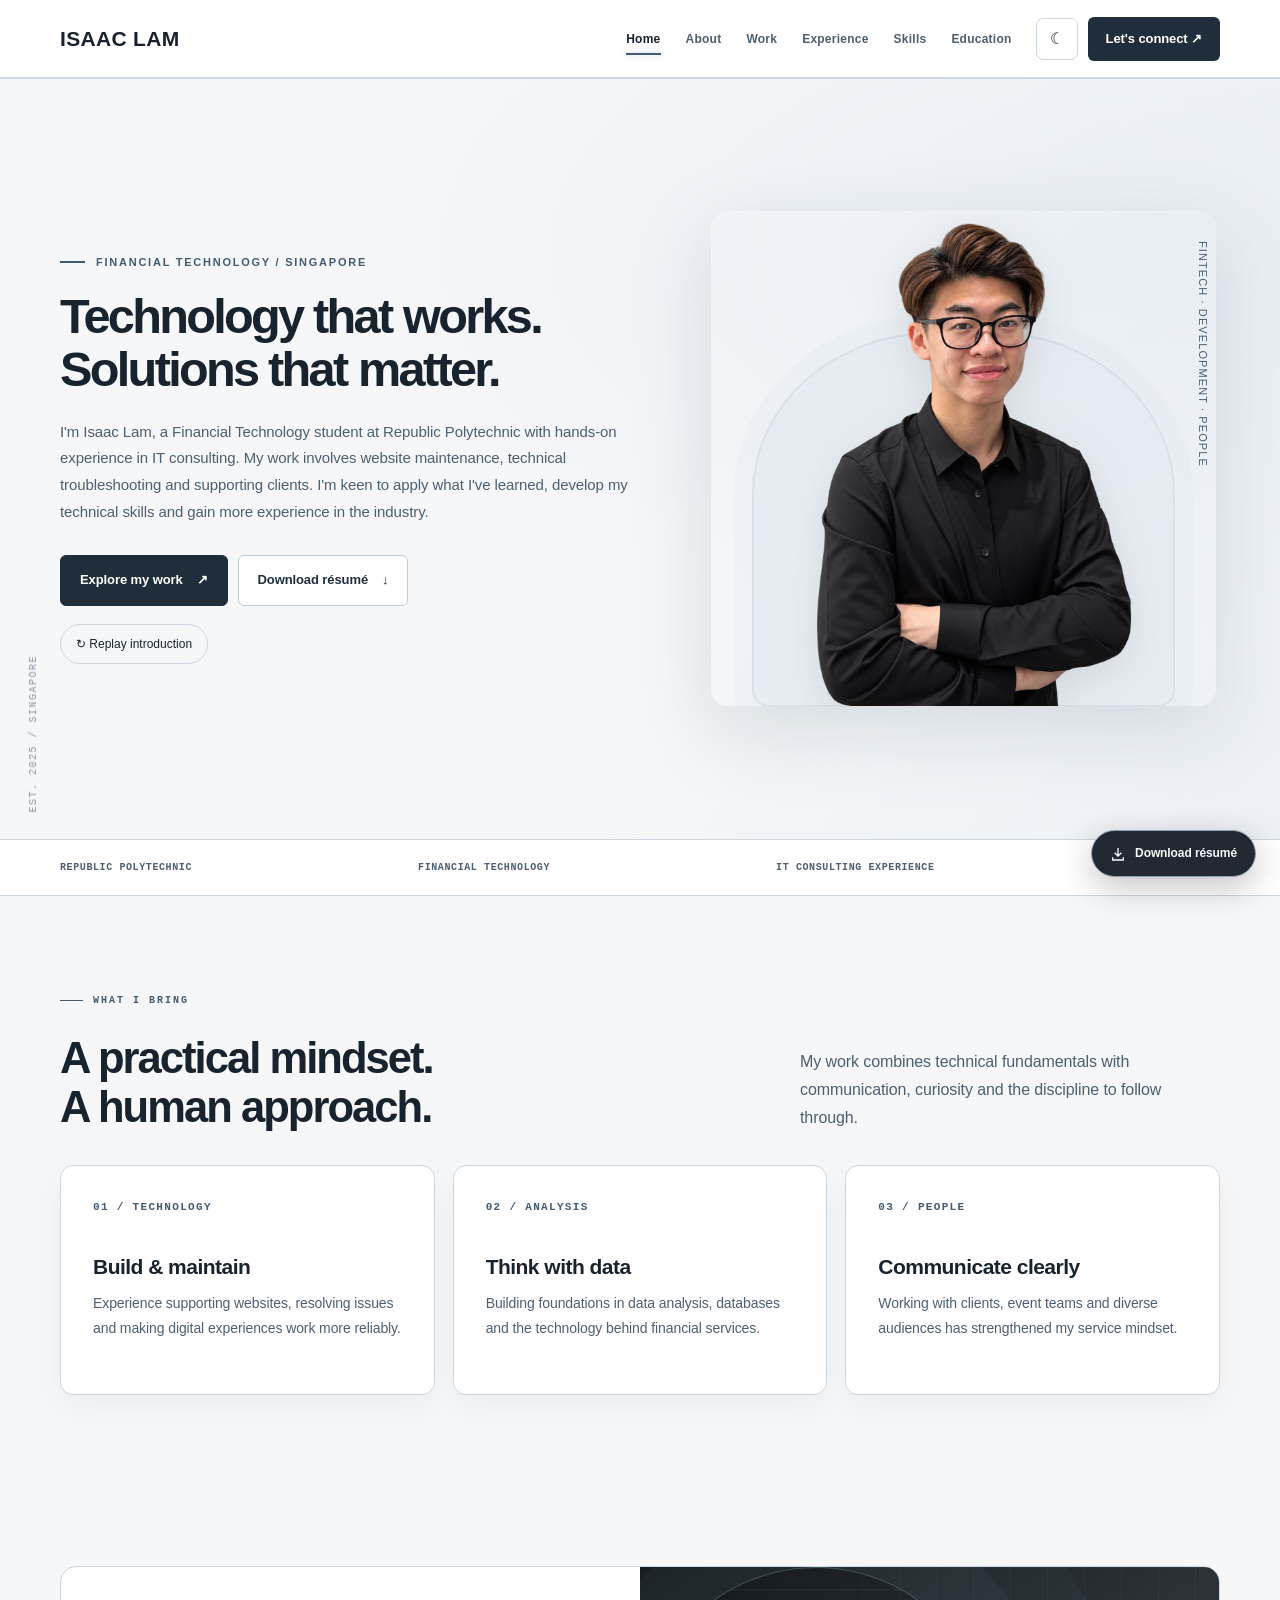
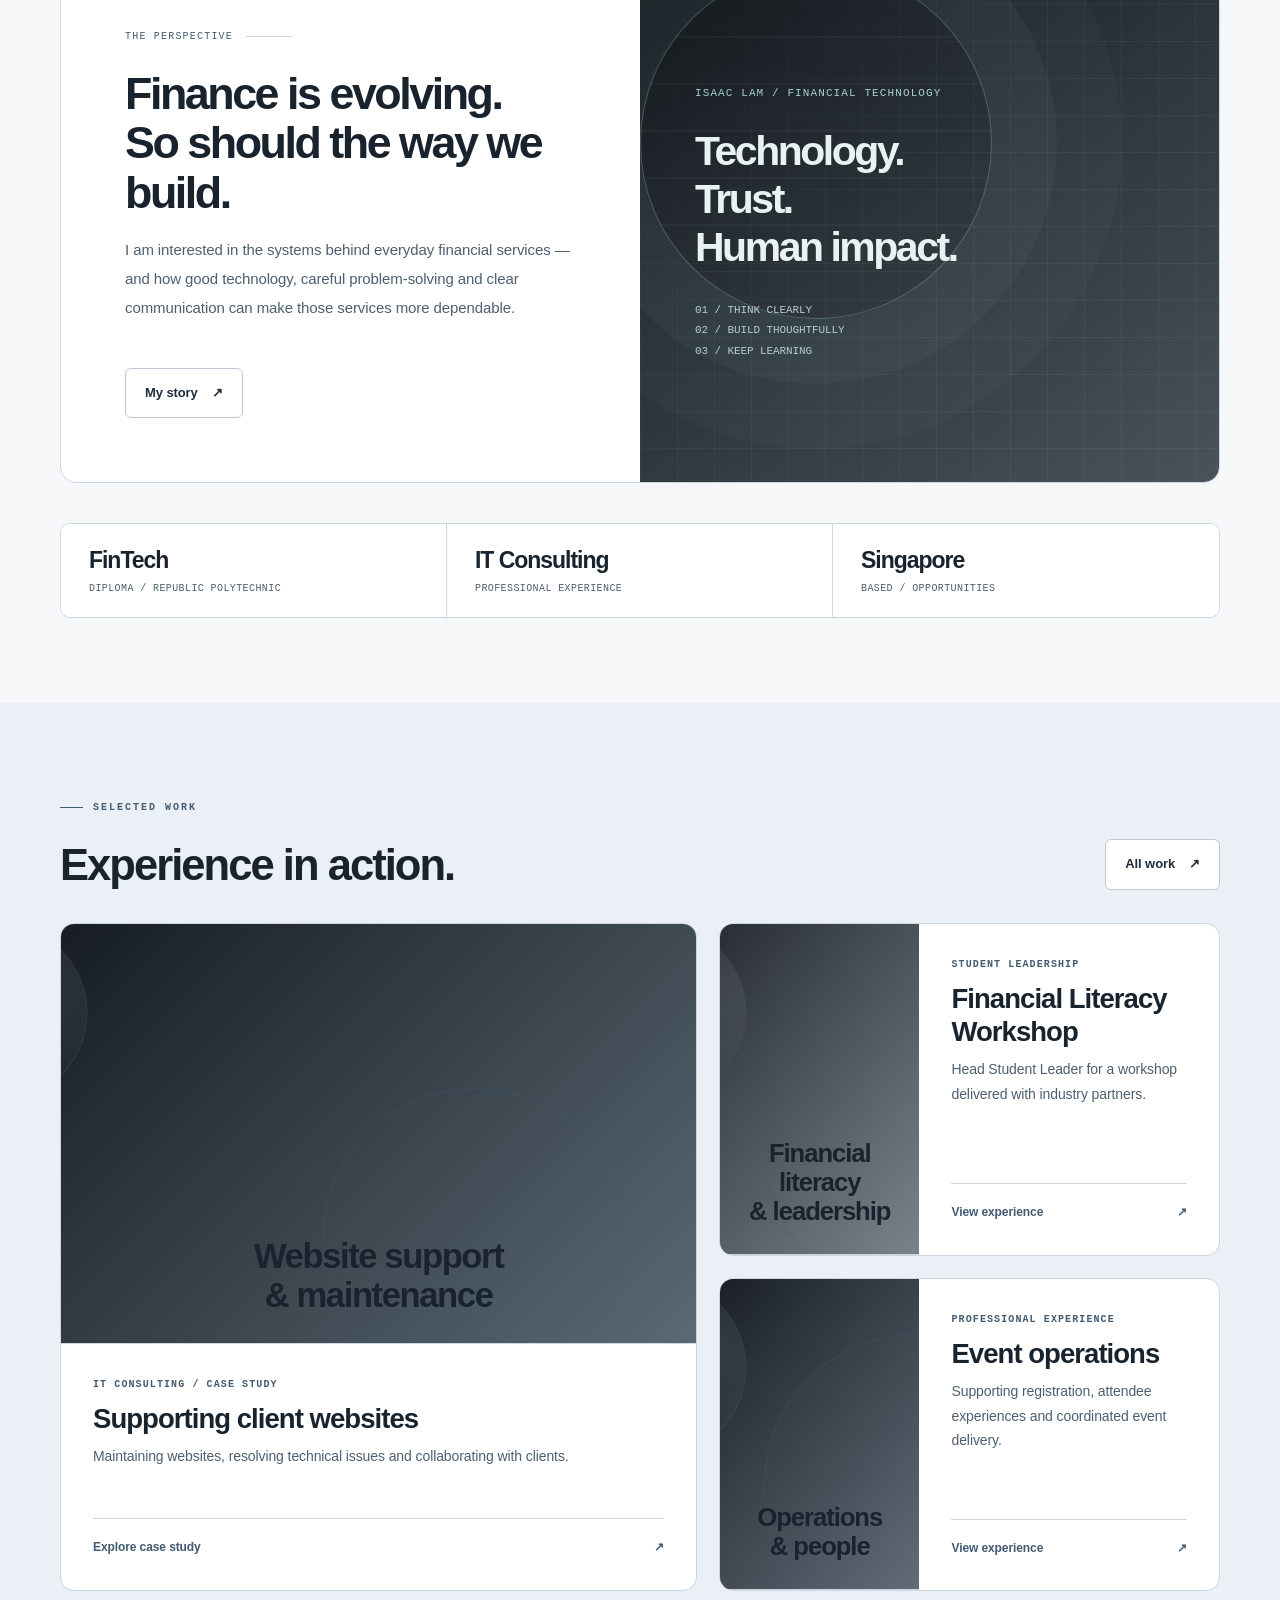
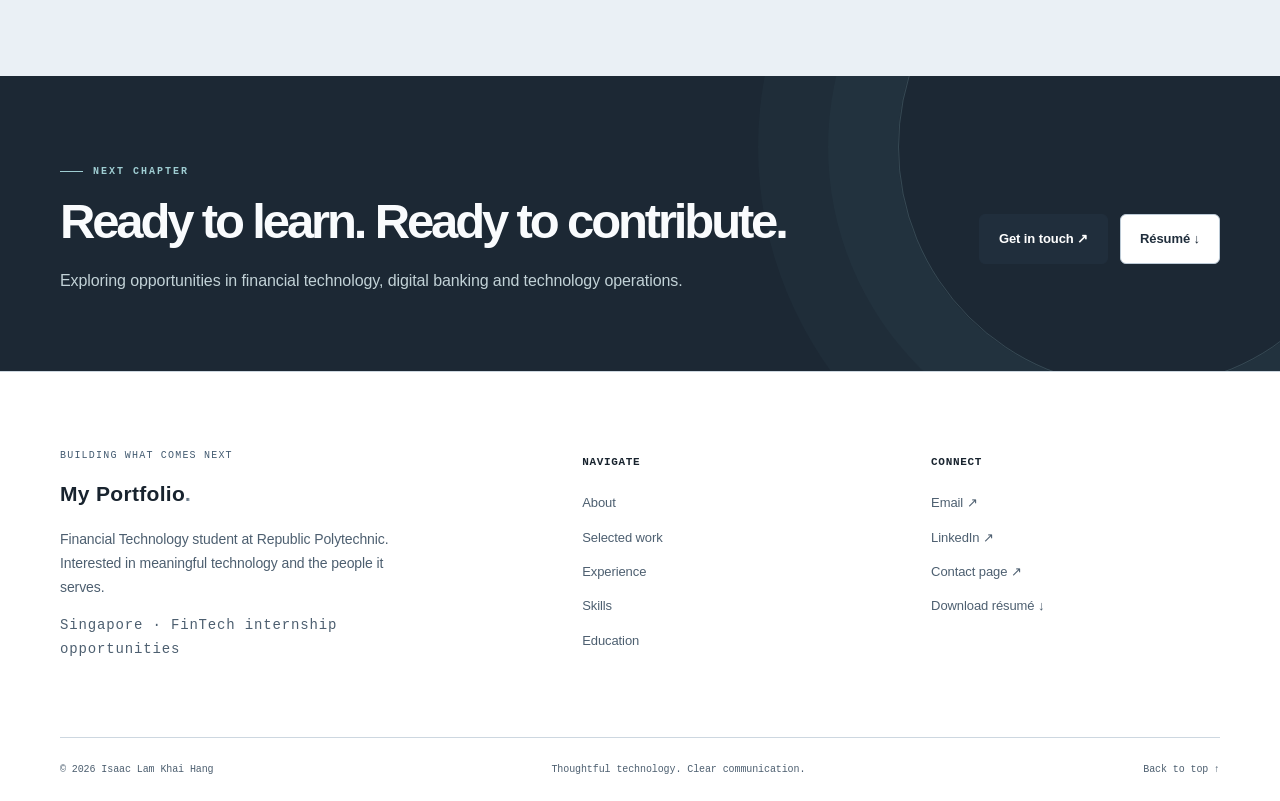
==== commit d00936c1: "Update portfolio design" ====
--- a/index.html
+++ b/index.html
@@ -1,435 +1,5691 @@
-<!doctype html>
+<!DOCTYPE html>
+
 <html lang="en">
+
 <head>
-  <meta charset="utf-8">
-  <meta name="viewport" content="width=device-width, initial-scale=1">
-  <meta name="theme-color" content="#e8edef">
-  <meta name="description" content="Isaac Lam Khai Hang — Financial Technology student at Republic Polytechnic, with IT consulting experience in Singapore.">
-  <title>Home | Isaac Lam — FinTech Portfolio</title>
+  <meta charset="utf-8" />
+  <meta content="width=device-width, initial-scale=1" name="viewport" />
+  <meta content="light dark" name="color-scheme" />
+  <meta content="website" property="og:type" />
+  <meta content="My Portfolio" property="og:site_name" />
+  <meta content="Isaac Lam | My Portfolio" property="og:title" />
+  <meta
+    content="Financial Technology student at Republic Polytechnic with IT consulting experience. Explore Isaac Lam’s work, skills and internship-focused portfolio."
+    property="og:description" />
+  <meta content="summary" name="twitter:card" />
+  <meta content="#F6F7F8" name="theme-color" />
+  <meta
+    content="Financial Technology student at Republic Polytechnic with IT consulting experience. Explore Isaac Lam’s work, skills and internship-focused portfolio."
+    name="description" />
+  <title>Isaac Lam | Portfolio</title>
   <script>
     (() => {
-      let saved=null;
-      try { saved=localStorage.getItem('isaac-theme'); } catch(e) {}
-      document.documentElement.dataset.theme=saved==='light'||saved==='dark'
-        ?saved:(matchMedia('(prefers-color-scheme: dark)').matches?'dark':'light');
+      let saved = null;
+      try {saved = localStorage.getItem('isaac-theme');} catch (e) { }
+      document.documentElement.dataset.theme = saved === 'light' || saved === 'dark'
+        ? saved : (matchMedia('(prefers-color-scheme: dark)').matches ? 'dark' : 'light');
     })();
   </script>
   <style>
-
-:root {
-  color-scheme: light;
-  --bg:#e8edef; --surface:#f2f5f5; --surface-2:#dde6e9; --ink:#23333d;
-  --muted:#526570; --line:#cbd6db; --accent:#316f7a; --accent-soft:#d0e3e6;
-  --nav:rgba(232,237,239,.94); --deep:#22353f; --deep-ink:#e9f2f3;
-  --shadow:0 18px 45px rgba(26,47,59,.065);
-}
-html[data-theme="dark"] {
-  color-scheme:dark;
-  --bg:#1c2932; --surface:#283944; --surface-2:#324550; --ink:#e8eff0;
-  --muted:#b2c4cb; --line:#405560; --accent:#a0d1d6; --accent-soft:#354e59;
-  --nav:rgba(28,41,50,.95); --deep:#17232c; --deep-ink:#e9f2f3;
-  --shadow:0 18px 50px rgba(0,0,0,.13);
-}
-*{box-sizing:border-box}
-html{scroll-behavior:smooth}
-body{margin:0;background:var(--bg);color:var(--ink);font:16px/1.72 "Segoe UI",Arial,sans-serif;-webkit-font-smoothing:antialiased}
-a{color:inherit;text-decoration:none}
-button,input,textarea{font:inherit}
-button{cursor:pointer}
-img{max-width:100%}
-:focus-visible{outline:3px solid var(--accent);outline-offset:4px}
-::selection{background:var(--accent-soft)}
-.container{width:min(1160px,calc(100% - 56px));margin:auto}
-.skip{position:absolute;top:-100px;left:16px;padding:12px;background:var(--surface);z-index:99}
-.skip:focus{top:12px}
-header{position:sticky;top:0;z-index:30;background:var(--nav);border-bottom:1px solid var(--line);backdrop-filter:blur(18px)}
-.nav-shell{min-height:78px;display:flex;align-items:center;justify-content:space-between;gap:24px}
-.wordmark{font-weight:800;letter-spacing:-.065em;font-size:21px;white-space:nowrap}
-.wordmark i{color:var(--accent);font-style:normal}
-.desktop-nav{display:flex;align-items:center;gap:28px;margin-left:auto}
-.desktop-nav a{font-size:13px;font-weight:650;color:var(--muted);transition:color .2s}
-.desktop-nav a:hover,.desktop-nav a[aria-current=page]{color:var(--ink)}
-.desktop-nav a[aria-current=page]{text-decoration:underline;text-decoration-color:var(--accent);text-underline-offset:10px;text-decoration-thickness:2px}
-.nav-right{display:flex;align-items:center;gap:10px}
-.icon-btn{width:42px;height:42px;border:1px solid var(--line);border-radius:11px;background:var(--surface);color:var(--ink);display:grid;place-items:center}
-.nav-cta{padding:10px 18px;border-radius:11px;background:var(--ink);color:var(--bg);font-size:13px;font-weight:700;white-space:nowrap}
-.menu-btn{display:none}
-.mobile-nav{display:none}
-.progress{height:2px;position:absolute;bottom:-1px;left:0;right:0;background:var(--accent);transform:scaleX(0);transform-origin:left;pointer-events:none}
-main{min-height:55vh}
-.hero{position:relative;overflow:hidden;border-bottom:1px solid var(--line)}
-.hero:before,.page-top:before{content:"";position:absolute;inset:0;pointer-events:none;background:radial-gradient(ellipse at 87% 23%,var(--accent-soft),transparent 48%);opacity:.55}
-.hero-layout{min-height:615px;display:grid;grid-template-columns:1.1fr .9fr;gap:44px;align-items:center;position:relative}
-.hero-copy{padding:80px 0}
-.eyebrow{display:inline-flex;align-items:center;gap:10px;font-size:11px;font-weight:800;letter-spacing:.17em;text-transform:uppercase;color:var(--accent)}
-.eyebrow:before{content:"";width:23px;height:1px;background:currentColor}
-h1,h2,h3,p{margin-top:0}
-h1,h2,h3{line-height:1.13;letter-spacing:-.058em}
-h1{font-size:clamp(45px,5.9vw,78px);font-weight:740;margin:20px 0 24px;text-wrap:balance}
-h1 .accent{color:var(--accent)}
-h2{font-size:clamp(32px,3.9vw,49px);font-weight:730;margin:13px 0 18px;text-wrap:balance}
-h3{font-size:22px;font-weight:720;margin:0 0 10px}
-p{color:var(--muted)}
-.lead{font-size:17px;line-height:1.9;max-width:610px}
-.actions{display:flex;gap:12px;flex-wrap:wrap;margin-top:30px}
-.btn{display:inline-flex;align-items:center;justify-content:center;gap:14px;padding:13px 19px;min-height:49px;border:1px solid var(--line);border-radius:10px;font-size:13px;font-weight:750;transition:transform .2s,background .2s,border-color .2s}
-.btn:hover{transform:translateY(-2px)}
-.btn.primary{background:var(--ink);border-color:var(--ink);color:var(--bg)}
-.btn.secondary{background:var(--surface);color:var(--ink)}
-.portrait-stage{height:530px;align-self:end;position:relative;display:flex;align-items:end;justify-content:center}
-.portrait-stage:before{content:"";position:absolute;width:min(100%,435px);aspect-ratio:1;border-radius:50%;bottom:40px;background:var(--surface-2);border:1px solid var(--line);box-shadow:0 0 0 22px var(--accent-soft)}
-.portrait-stage img{height:96%;width:100%;object-fit:contain;object-position:bottom;position:relative;filter:drop-shadow(0 12px 20px rgba(0,0,0,.09))}
-.portrait-note{position:absolute;right:0;top:75px;color:var(--muted);font-size:11px;letter-spacing:.1em;writing-mode:vertical-rl}
-.trust-strip{border-bottom:1px solid var(--line);background:var(--surface)}
-.trust-items{display:flex;justify-content:space-between;gap:20px;flex-wrap:wrap;padding:19px 0;font-size:11px;font-weight:750;letter-spacing:.07em;text-transform:uppercase;color:var(--muted)}
-.section{padding:92px 0}
-.section.alt{background:var(--surface)}
-.section-heading{display:flex;justify-content:space-between;align-items:end;gap:35px;margin-bottom:38px}
-.section-heading p{max-width:420px;margin:0}
-.grid{display:grid;gap:22px}
-.grid.two{grid-template-columns:repeat(2,minmax(0,1fr))}
-.grid.three{grid-template-columns:repeat(3,minmax(0,1fr))}
-.card{padding:30px;background:var(--surface);border:1px solid var(--line);border-radius:16px;box-shadow:var(--shadow);transition:transform .22s,border-color .22s}
-.alt .card{background:var(--bg)}
-.card:hover{transform:translateY(-3px);border-color:var(--accent)}
-.card .number{font-size:12px;font-weight:800;letter-spacing:.12em;color:var(--accent);margin-bottom:32px}
-.card p{font-size:14px;margin:0}
-.card h3{font-size:21px}
-.tags{display:flex;gap:8px;flex-wrap:wrap;margin-top:20px}
-.tag{display:inline-flex;padding:5px 10px;border:1px solid var(--line);border-radius:100px;font-size:11px;font-weight:650;color:var(--muted)}
-.project{overflow:hidden;background:var(--surface);border:1px solid var(--line);border-radius:16px;transition:transform .22s,border-color .22s;display:block}
-.project:hover{transform:translateY(-4px);border-color:var(--accent)}
-.project-art{min-height:225px;display:flex;align-items:center;justify-content:center;padding:28px;position:relative;overflow:hidden;background:var(--surface-2)}
-.project-art:before{content:"";width:270px;height:270px;border:1px solid var(--accent);opacity:.28;border-radius:50%;position:absolute;transform:translate(110px,75px)}
-.project-art:after{content:"";width:175px;height:175px;border:1px solid var(--accent);opacity:.22;border-radius:50%;position:absolute;transform:translate(-130px,-75px)}
-.project-art strong{font-size:clamp(28px,3vw,42px);font-weight:760;letter-spacing:-.07em;line-height:1.1;text-align:center;position:relative;z-index:1;max-width:320px}
-.project-art.b{background:color-mix(in srgb,var(--surface-2) 75%,var(--accent-soft))}
-.project-art.c{background:color-mix(in srgb,var(--surface-2) 55%,var(--bg))}
-.project-info{padding:27px}
-.project-info .meta{font-size:11px;letter-spacing:.11em;font-weight:800;color:var(--accent);text-transform:uppercase}
-.project-info h3{margin:9px 0}
-.project-info p{font-size:14px;min-height:60px}
-.project-link{display:flex;justify-content:space-between;border-top:1px solid var(--line);padding-top:15px;margin-top:20px;color:var(--accent);font-size:12px;font-weight:800}
-.page-top{position:relative;overflow:hidden;border-bottom:1px solid var(--line);padding:95px 0 77px}
-.page-top .container{position:relative}
-.page-top h1{max-width:900px;font-size:clamp(42px,5.2vw,69px)}
-.page-top p{max-width:700px;font-size:17px;line-height:1.9}
-.two-col{display:grid;grid-template-columns:minmax(0,1.4fr) minmax(260px,.8fr);gap:70px;align-items:start}
-.prose{max-width:760px}
-.prose p{font-size:16px;line-height:2}
-.detail-box{border:1px solid var(--line);background:var(--surface);border-radius:15px;padding:28px}
-.detail-box h3{font-size:18px}
-.fact{padding:12px 0;border-bottom:1px solid var(--line);display:flex;justify-content:space-between;gap:12px;font-size:13px}
-.fact:last-child{border:0}
-.fact span:first-child{color:var(--muted)}
-.fact span:last-child{text-align:right;font-weight:700}
-.timeline{border-left:1px solid var(--line);padding-left:32px;margin-left:7px}
-.entry{position:relative;padding-bottom:40px}
-.entry:last-child{padding-bottom:0}
-.entry:before{content:"";position:absolute;left:-39px;top:6px;width:13px;height:13px;background:var(--accent);border:3px solid var(--bg);border-radius:50%}
-.entry .date{color:var(--accent);font-size:11px;font-weight:800;letter-spacing:.1em;text-transform:uppercase}
-.entry h3{margin:9px 0 5px}
-.entry .role{font-weight:650;color:var(--ink);font-size:14px}
-.entry p,.entry li{font-size:14px}
-.entry ul{color:var(--muted);padding-left:20px}
-.skill-pills{display:flex;gap:10px;flex-wrap:wrap}
-.skill-pills span{background:var(--accent-soft);border:1px solid var(--line);padding:10px 13px;border-radius:9px;font-size:13px;font-weight:650}
-.highlight-band{background:var(--deep);color:var(--deep-ink);padding:75px 0}
-.highlight-band p{color:#c2d2d7}
-.highlight-band .eyebrow{color:#9fcdd2}
-.highlight-band h2{color:var(--deep-ink)}
-.highlight-band .btn.primary{background:#b7dfe2;color:#1b2c35;border-color:#b7dfe2}
-.cta-strip{display:flex;align-items:center;justify-content:space-between;gap:28px}
-.cta-strip p{margin:0}
-footer{background:var(--surface);border-top:1px solid var(--line)}
-.footer-main{padding:65px 0 54px;display:grid;grid-template-columns:1.6fr 1fr 1fr;gap:60px}
-.footer-main .wordmark{display:inline-block;margin-bottom:14px}
-.footer-main p{font-size:14px;max-width:330px}
-.footer-main h4{font-size:11px;text-transform:uppercase;letter-spacing:.13em;margin:3px 0 20px}
-.footer-links{display:flex;flex-direction:column;align-items:start;gap:12px}
-.footer-links a{font-size:13px;color:var(--muted)}
-.footer-links a:hover{color:var(--accent)}
-.footer-bottom{display:flex;justify-content:space-between;gap:20px;flex-wrap:wrap;border-top:1px solid var(--line);padding:23px 0;font-size:12px;color:var(--muted)}
-.form{display:grid;gap:18px}
-.form label{display:block;font-size:13px;font-weight:700;margin-bottom:7px}
-.form input,.form textarea{width:100%;padding:13px 15px;border:1px solid var(--line);border-radius:10px;background:var(--surface);color:var(--ink)}
-.form textarea{min-height:150px;resize:vertical}
-.contact-link{display:block;padding:17px 0;border-bottom:1px solid var(--line);overflow-wrap:anywhere}
-.contact-link small{display:block;color:var(--muted);font-size:11px;letter-spacing:.1em;text-transform:uppercase}
-.contact-link strong{font-size:16px}
-.note{font-size:12px;color:var(--muted)}
-.reveal{opacity:0;transform:translateY(14px);transition:opacity .55s ease,transform .55s ease}
-.reveal.visible{opacity:1;transform:none}
-@media(max-width:920px){
-  .desktop-nav{gap:14px}
-  .desktop-nav a{font-size:12px}
-  .hero-layout{gap:10px}
-  .two-col{gap:35px}
-}
-@media(max-width:760px){
-  .container{width:min(100% - 36px,1160px)}
-  .nav-shell{min-height:69px}
-  .desktop-nav{display:none}
-  .nav-cta{display:none}
-  .menu-btn{display:grid}
-  .mobile-nav.open{display:flex;flex-direction:column;padding:12px 18px 20px;border-top:1px solid var(--line)}
-  .mobile-nav a{padding:12px 10px;font-size:14px;color:var(--ink);font-weight:650}
-  .mobile-nav a[aria-current=page]{color:var(--accent)}
-  .hero-layout{display:flex;flex-direction:column;align-items:stretch;min-height:0}
-  .hero-copy{padding:67px 0 25px}
-  .portrait-stage{height:330px;width:100%}
-  .portrait-stage:before{width:285px;bottom:24px;box-shadow:0 0 0 13px var(--accent-soft)}
-  .portrait-stage img{max-height:340px}
-  .portrait-note{display:none}
-  .section{padding:67px 0}
-  .section-heading{display:block}
-  .section-heading p{margin-top:10px}
-  .grid.two,.grid.three,.two-col{grid-template-columns:1fr}
-  .page-top{padding:69px 0 53px}
-  .footer-main{grid-template-columns:1fr 1fr;gap:34px}
-  .footer-main>div:first-child{grid-column:1/-1}
-  .cta-strip{display:block}
-  .cta-strip .btn{margin-top:22px}
-}
-@media(prefers-reduced-motion:reduce){
-  *,*:before,*:after{scroll-behavior:auto!important;animation:none!important;transition:none!important}
-  .reveal{opacity:1;transform:none}
-  .progress{display:none}
-}
-
-
-/* EDITORIAL + DIGITAL STUDIO — FINAL DESIGN SYSTEM */
-:root{--display:'Segoe UI Variable Display','Aptos Display','Segoe UI',Arial,sans-serif;--mono:'Cascadia Code','SFMono-Regular',Consolas,monospace;--radius:12px;--accent-ink:#1f5f6a}
-html[data-theme=dark]{--accent-ink:#a0d1d6}
-body{font-family:'Aptos','Segoe UI',Arial,sans-serif;letter-spacing:-.009em}
-h1,h2,h3,.wordmark{font-family:var(--display)}
-h1{font-weight:760;line-height:1.035;letter-spacing:-.07em}
-h2{font-weight:750;letter-spacing:-.064em}
-.eyebrow,.number,.date,.meta,.trust-items,.footer-main h4,.note{font-family:var(--mono);letter-spacing:.06em}
-header{box-shadow:0 5px 30px rgba(15,35,45,.035)}
-.nav-shell{min-height:83px}
-.wordmark{font-size:22px}
-.desktop-nav{gap:25px}
-.desktop-nav a{font-size:13px}
-.nav-cta{border-radius:7px;padding:11px 18px}
-.icon-btn{border-radius:7px}
-.hero{background-image:linear-gradient(to right,transparent calc(50% - .5px),var(--line) 50%,transparent calc(50% + .5px));background-size:100% 100%}
-.hero:after{content:'EST. 2025  /  SINGAPORE';position:absolute;left:28px;bottom:26px;font:10px var(--mono);letter-spacing:.15em;color:var(--muted);writing-mode:vertical-rl;transform:rotate(180deg);opacity:.65}
-.hero-layout{min-height:650px;grid-template-columns:1.12fr .88fr}
-.hero-copy{padding:90px 0 94px}
-.hero-copy h1{font-size:clamp(49px,6.1vw,83px);margin-top:28px;margin-bottom:26px}
-.hero-copy .lead{max-width:590px;font-size:17px}
-.hero-intro{display:flex;gap:16px;align-items:center;margin-top:40px;color:var(--muted);font:11px var(--mono);letter-spacing:.07em}
-.hero-intro:before{content:'';width:43px;height:1px;background:var(--accent)}
-.portrait-stage{height:560px}
-.portrait-stage:before{border-radius:43% 43% 4% 4%;width:min(95%,430px);height:400px;aspect-ratio:auto;bottom:0;box-shadow:0 0 0 1px var(--line),0 0 0 19px color-mix(in srgb,var(--accent-soft) 45%,transparent);background:linear-gradient(145deg,var(--accent-soft),var(--surface-2))}
-.portrait-stage img{height:98%;object-position:bottom}
-.portrait-note{right:4px;top:30px}
-.trust-items{font-size:10px;gap:22px}
-.section{padding:105px 0}
-.section-heading{margin-bottom:45px}
-.section-heading h2{margin-bottom:0}
-.section-heading .eyebrow{margin-bottom:12px}
-.card{border-radius:11px;box-shadow:none;position:relative;overflow:hidden;padding:34px}
-.card:before{content:'';position:absolute;top:0;left:0;width:0;height:2px;background:var(--accent);transition:width .3s ease}
-.card:hover:before{width:100%}
-.card .number{font-size:11px;margin-bottom:38px}
-.project{border-radius:11px}
-.project-art{min-height:244px;background:linear-gradient(150deg,var(--surface-2),var(--accent-soft));border-bottom:1px solid var(--line)}
-.project-art strong{font-size:clamp(28px,2.7vw,40px)}
-.project-art:before{width:300px;height:300px;transform:translate(95px,75px)}
-.project-info{padding:30px}
-.project-info h3{font-size:21px}
-.project-info .meta{font-size:10px}
-.page-top{padding:110px 0 87px}
-.page-top:after{content:'PORTFOLIO  /  ISAAC LAM';position:absolute;right:6%;bottom:35px;font:10px var(--mono);letter-spacing:.14em;color:var(--muted)}
-.page-top h1{font-size:clamp(45px,5.6vw,76px)}
-.detail-box{border-radius:10px;box-shadow:0 12px 36px rgba(10,32,42,.035)}
-.highlight-band{position:relative;overflow:hidden}
-.highlight-band:after{content:'';position:absolute;width:480px;height:480px;right:-100px;top:-170px;border:1px solid rgba(170,220,225,.18);border-radius:50%;box-shadow:0 0 0 70px rgba(170,220,225,.025),0 0 0 140px rgba(170,220,225,.025);pointer-events:none}
-.highlight-band .container{position:relative;z-index:1}
-.footer-main{padding:78px 0 62px}
-.footer-main .wordmark{font-size:26px}
-.footer-bottom{font-family:var(--mono);font-size:10px}
-.section-index{display:flex;align-items:center;gap:13px;color:var(--accent);font:10px var(--mono);letter-spacing:.12em;margin-bottom:14px}
-.section-index:after{content:'';height:1px;background:var(--line);width:46px}
-.editorial-feature{display:grid;grid-template-columns:1fr 1fr;border:1px solid var(--line);background:var(--surface);border-radius:12px;overflow:hidden}
-.editorial-feature .feature-copy{padding:clamp(30px,5vw,68px);display:flex;flex-direction:column;justify-content:center}
-.editorial-feature .feature-copy p{font-size:15px;line-height:1.95}
-.editorial-feature .feature-copy h2{font-size:clamp(31px,3.5vw,49px)}
-.feature-visual{position:relative;min-height:420px;background:var(--deep);overflow:hidden;display:flex;flex-direction:column;justify-content:center;padding:clamp(28px,5vw,55px)}
-.feature-visual:before{content:'';position:absolute;inset:0;background:linear-gradient(rgba(165,218,224,.065) 1px,transparent 1px),linear-gradient(90deg,rgba(165,218,224,.065) 1px,transparent 1px);background-size:37px 37px;mask-image:linear-gradient(130deg,transparent,#000 60%)}
-.feature-visual:after{content:'';position:absolute;right:-110px;bottom:-130px;width:350px;height:350px;border:1px solid rgba(170,220,225,.3);border-radius:50%;box-shadow:0 0 0 65px rgba(170,220,225,.04),0 0 0 130px rgba(170,220,225,.025)}
-.feature-visual .visual-top{position:relative;color:#a4d1d6;font:11px var(--mono);letter-spacing:.1em}
-.feature-visual .visual-title{position:relative;z-index:1;color:#e9f2f3;font-size:clamp(29px,3.2vw,47px);font-weight:750;letter-spacing:-.06em;line-height:1.18;margin:28px 0}
-.feature-visual .visual-bottom{position:relative;z-index:1;color:#b3cdd3;font:11px var(--mono);line-height:1.9}
-.editorial-stats{display:grid;grid-template-columns:repeat(3,1fr);border:1px solid var(--line);border-radius:10px;overflow:hidden;margin-top:40px}
-.editorial-stats>div{padding:23px 28px;background:var(--surface);border-right:1px solid var(--line)}
-.editorial-stats>div:last-child{border-right:0}
-.editorial-stats strong{display:block;font-size:23px;line-height:1.2;letter-spacing:-.045em}
-.editorial-stats span{display:block;margin-top:8px;color:var(--muted);font:10px var(--mono);text-transform:uppercase;letter-spacing:.04em}
-.footer-kicker{color:var(--accent);font:10px var(--mono);letter-spacing:.12em;margin-bottom:15px}
-@media(max-width:760px){.hero{background-image:none}.hero:after{display:none}.hero-copy{padding:72px 0 30px}.hero-copy h1{font-size:clamp(44px,10vw,66px)}.hero-intro{margin-top:28px}.portrait-stage{height:340px}.portrait-stage:before{height:270px;width:min(80%,290px)}.section{padding:72px 0}.page-top{padding:75px 0 67px}.page-top:after{display:none}.editorial-feature{grid-template-columns:1fr}.feature-visual{min-height:330px}.editorial-stats{grid-template-columns:1fr}.editorial-stats>div{border-right:0;border-bottom:1px solid var(--line)}.editorial-stats>div:last-child{border-bottom:0}.nav-shell{min-height:70px}}
-
-  
-/* Ambient FinTech motion: decorative only, intentionally 10–20% opacity. */
-body{isolation:isolate}
-.ambient-scene{position:fixed;inset:0;overflow:hidden;z-index:-1;pointer-events:none;opacity:.16}
-.ambient-grid{position:absolute;inset:-25%;background-image:linear-gradient(to right,var(--accent) 1px,transparent 1px),linear-gradient(to bottom,var(--accent) 1px,transparent 1px);background-size:95px 95px;mask-image:radial-gradient(ellipse at 60% 40%,black,transparent 70%);animation:grid-drift 45s linear infinite}
-.ambient-orbit{position:absolute;border:1px solid var(--accent);border-radius:50%;width:clamp(290px,45vw,680px);aspect-ratio:1;right:-16%;top:9%;animation:orbit-breathe 18s ease-in-out infinite alternate}
-.ambient-orbit.two{width:clamp(180px,30vw,430px);right:-6%;top:21%;animation-duration:24s;animation-direction:alternate-reverse}
-.ambient-ring{position:absolute;left:-13%;bottom:-24%;width:clamp(320px,54vw,750px);aspect-ratio:1;border:1px dashed var(--accent);border-radius:50%;animation:slow-spin 100s linear infinite}
-.ambient-line{position:absolute;height:1px;width:70vw;background:linear-gradient(90deg,transparent,var(--accent),transparent);transform:rotate(-28deg);left:15%;top:72%;animation:line-sway 17s ease-in-out infinite alternate}
-.ambient-line.two{top:23%;left:-28%;width:58vw;animation-delay:-7s}
-.ambient-node{position:absolute;width:8px;height:8px;border:1px solid var(--accent);border-radius:50%;box-shadow:0 0 0 12px color-mix(in srgb,var(--accent) 15%,transparent);animation:node-float 13s ease-in-out infinite alternate}
-.ambient-node.a{left:11%;top:20%}.ambient-node.b{left:74%;top:62%;animation-delay:-5s}.ambient-node.c{left:32%;top:81%;animation-delay:-9s}
-@keyframes grid-drift{to{transform:translate3d(95px,95px,0)}}
-@keyframes orbit-breathe{to{transform:translate(-35px,40px) scale(1.1)}}
-@keyframes slow-spin{to{transform:rotate(360deg)}}
-@keyframes line-sway{to{transform:rotate(-22deg) translateY(-45px)}}
-@keyframes node-float{to{transform:translate(22px,-35px)}}
-@keyframes intro-up{from{opacity:0;transform:translateY(25px)}to{opacity:1;transform:translateY(0)}}
-@keyframes portrait-enter{from{opacity:0;transform:translate(18px,25px) scale(.97)}to{opacity:1;transform:translate(0,0) scale(1)}}
-@keyframes sheen{to{transform:translateX(360%) skewX(-22deg)}}
-@keyframes accent-pulse{50%{box-shadow:0 0 0 9px color-mix(in srgb,var(--accent) 8%,transparent)}}
-.hero-copy>.eyebrow{animation:intro-up .75s both}
-.hero-copy h1{animation:intro-up .85s .12s both}
-.hero-copy .lead{animation:intro-up .85s .24s both}
-.hero-copy .actions{animation:intro-up .8s .36s both}
-.hero-intro{animation:intro-up .8s .47s both}
-.portrait-stage{animation:portrait-enter 1.05s .16s both}
-.page-top .container>.eyebrow{animation:intro-up .7s both}
-.page-top h1{animation:intro-up .85s .12s both}
-.page-top p{animation:intro-up .85s .23s both}
-.btn,.nav-cta{position:relative;overflow:hidden;transition:transform .25s ease,box-shadow .25s ease,border-color .25s ease}
-.btn:after,.nav-cta:after{content:"";position:absolute;inset:0;width:32%;background:linear-gradient(90deg,transparent,rgba(255,255,255,.19),transparent);transform:translateX(-230%) skewX(-22deg);pointer-events:none}
-.btn:hover:after,.nav-cta:hover:after{animation:sheen .8s ease-out both}
-.btn:hover,.nav-cta:hover{transform:translateY(-3px);box-shadow:0 10px 22px rgba(30,60,70,.12)}
-.card,.project,.timeline-item,.editorial-feature{transition:transform .35s cubic-bezier(.2,.8,.2,1),box-shadow .35s ease,border-color .35s ease}
-.card:hover,.project:hover{transform:translateY(-7px);box-shadow:0 18px 40px rgba(25,53,67,.12)}
-.project-art strong{transition:transform .45s cubic-bezier(.2,.8,.2,1)}
-.project:hover .project-art strong{transform:translateY(-5px) scale(1.035)}
-.project-art:before{animation:orbit-breathe 12s ease-in-out infinite alternate}
-.project-art:after{animation:orbit-breathe 16s ease-in-out infinite alternate-reverse}
-.icon-btn{transition:transform .25s ease,background .25s ease,border-color .25s ease}
-.icon-btn:hover{transform:rotate(-8deg);border-color:var(--accent)}
-.wordmark{letter-spacing:-.045em}
-.wordmark .mark-accent{color:var(--accent)}
-.reveal{transform:translateY(27px);transition:opacity .75s ease,transform .75s cubic-bezier(.2,.8,.2,1)}
-.reveal.visible{transform:translateY(0)}
-@media(max-width:760px){.ambient-grid{background-size:70px 70px}.ambient-orbit{right:-65%}.ambient-scene{opacity:.12}}
-@media(prefers-reduced-motion:reduce){
- .ambient-scene *,.hero-copy>*,.portrait-stage,.page-top .container>*,.project-art:before,.project-art:after{animation:none!important}
- .reveal{opacity:1!important;transform:none!important}
-}
-
+    :root {
+      color-scheme: light;
+      --bg: #e8edef;
+      --surface: #f2f5f5;
+      --surface-2: #dde6e9;
+      --ink: #23333d;
+      --muted: #526570;
+      --line: #cbd6db;
+      --accent: #316f7a;
+      --accent-soft: #d0e3e6;
+      --nav: rgba(232, 237, 239, .94);
+      --deep: #22353f;
+      --deep-ink: #e9f2f3;
+      --shadow: 0 18px 45px rgba(26, 47, 59, .065);
+    }
+
+    html[data-theme="dark"] {
+      color-scheme: dark;
+      --bg: #1c2932;
+      --surface: #283944;
+      --surface-2: #324550;
+      --ink: #e8eff0;
+      --muted: #b2c4cb;
+      --line: #405560;
+      --accent: #a0d1d6;
+      --accent-soft: #354e59;
+      --nav: rgba(28, 41, 50, .95);
+      --deep: #17232c;
+      --deep-ink: #e9f2f3;
+      --shadow: 0 18px 50px rgba(0, 0, 0, .13);
+    }
+
+    * {
+      box-sizing: border-box
+    }
+
+    html {
+      scroll-behavior: smooth
+    }
+
+    body {
+      margin: 0;
+      background: var(--bg);
+      color: var(--ink);
+      font: 16px/1.72 "Segoe UI", Arial, sans-serif;
+      -webkit-font-smoothing: antialiased
+    }
+
+    a {
+      color: inherit;
+      text-decoration: none
+    }
+
+    button,
+    input,
+    textarea {
+      font: inherit
+    }
+
+    button {
+      cursor: pointer
+    }
+
+    img {
+      max-width: 100%
+    }
+
+    :focus-visible {
+      outline: 3px solid var(--accent);
+      outline-offset: 4px
+    }
+
+    ::selection {
+      background: var(--accent-soft)
+    }
+
+    .container {
+      width: min(1160px, calc(100% - 56px));
+      margin: auto
+    }
+
+    .skip {
+      position: absolute;
+      top: -100px;
+      left: 16px;
+      padding: 12px;
+      background: var(--surface);
+      z-index: 99
+    }
+
+    .skip:focus {
+      top: 12px
+    }
+
+    header {
+      position: sticky;
+      top: 0;
+      z-index: 30;
+      background: var(--nav);
+      border-bottom: 1px solid var(--line);
+      backdrop-filter: blur(18px)
+    }
+
+    .nav-shell {
+      min-height: 78px;
+      display: flex;
+      align-items: center;
+      justify-content: space-between;
+      gap: 24px
+    }
+
+    .wordmark {
+      font-weight: 800;
+      letter-spacing: -.065em;
+      font-size: 21px;
+      white-space: nowrap
+    }
+
+    .wordmark i {
+      color: var(--accent);
+      font-style: normal
+    }
+
+    .desktop-nav {
+      display: flex;
+      align-items: center;
+      gap: 28px;
+      margin-left: auto
+    }
+
+    .desktop-nav a {
+      font-size: 13px;
+      font-weight: 650;
+      color: var(--muted);
+      transition: color .2s
+    }
+
+    .desktop-nav a:hover,
+    .desktop-nav a[aria-current=page] {
+      color: var(--ink)
+    }
+
+    .desktop-nav a[aria-current=page] {
+      text-decoration: underline;
+      text-decoration-color: var(--accent);
+      text-underline-offset: 10px;
+      text-decoration-thickness: 2px
+    }
+
+    .nav-right {
+      display: flex;
+      align-items: center;
+      gap: 10px
+    }
+
+    .icon-btn {
+      width: 42px;
+      height: 42px;
+      border: 1px solid var(--line);
+      border-radius: 11px;
+      background: var(--surface);
+      color: var(--ink);
+      display: grid;
+      place-items: center
+    }
+
+    .nav-cta {
+      padding: 10px 18px;
+      border-radius: 11px;
+      background: var(--ink);
+      color: var(--bg);
+      font-size: 13px;
+      font-weight: 700;
+      white-space: nowrap
+    }
+
+    .menu-btn {
+      display: none
+    }
+
+    .mobile-nav {
+      display: none
+    }
+
+    .progress {
+      height: 2px;
+      position: absolute;
+      bottom: -1px;
+      left: 0;
+      right: 0;
+      background: var(--accent);
+      transform: scaleX(0);
+      transform-origin: left;
+      pointer-events: none
+    }
+
+    main {
+      min-height: 55vh
+    }
+
+    .hero {
+      position: relative;
+      overflow: hidden;
+      border-bottom: 1px solid var(--line)
+    }
+
+    .hero:before,
+    .page-top:before {
+      content: "";
+      position: absolute;
+      inset: 0;
+      pointer-events: none;
+      background: radial-gradient(ellipse at 87% 23%, var(--accent-soft), transparent 48%);
+      opacity: .55
+    }
+
+    .hero-layout {
+      min-height: 615px;
+      display: grid;
+      grid-template-columns: 1.1fr .9fr;
+      gap: 44px;
+      align-items: center;
+      position: relative
+    }
+
+    .hero-copy {
+      padding: 80px 0
+    }
+
+    .eyebrow {
+      display: inline-flex;
+      align-items: center;
+      gap: 10px;
+      font-size: 11px;
+      font-weight: 800;
+      letter-spacing: .17em;
+      text-transform: uppercase;
+      color: var(--accent)
+    }
+
+    .eyebrow:before {
+      content: "";
+      width: 23px;
+      height: 1px;
+      background: currentColor
+    }
+
+    h1,
+    h2,
+    h3,
+    p {
+      margin-top: 0
+    }
+
+    h1,
+    h2,
+    h3 {
+      line-height: 1.13;
+      letter-spacing: -.058em
+    }
+
+    h1 {
+      font-size: clamp(45px, 5.9vw, 78px);
+      font-weight: 740;
+      margin: 20px 0 24px;
+      text-wrap: balance
+    }
+
+    h1 .accent {
+      color: var(--accent)
+    }
+
+    h2 {
+      font-size: clamp(32px, 3.9vw, 49px);
+      font-weight: 730;
+      margin: 13px 0 18px;
+      text-wrap: balance
+    }
+
+    h3 {
+      font-size: 22px;
+      font-weight: 720;
+      margin: 0 0 10px
+    }
+
+    p {
+      color: var(--muted)
+    }
+
+    .lead {
+      font-size: 17px;
+      line-height: 1.9;
+      max-width: 610px
+    }
+
+    .actions {
+      display: flex;
+      gap: 12px;
+      flex-wrap: wrap;
+      margin-top: 30px
+    }
+
+    .btn {
+      display: inline-flex;
+      align-items: center;
+      justify-content: center;
+      gap: 14px;
+      padding: 13px 19px;
+      min-height: 49px;
+      border: 1px solid var(--line);
+      border-radius: 10px;
+      font-size: 13px;
+      font-weight: 750;
+      transition: transform .2s, background .2s, border-color .2s
+    }
+
+    .btn:hover {
+      transform: translateY(-2px)
+    }
+
+    .btn.primary {
+      background: var(--ink);
+      border-color: var(--ink);
+      color: var(--bg)
+    }
+
+    .btn.secondary {
+      background: var(--surface);
+      color: var(--ink)
+    }
+
+    .portrait-stage {
+      height: 530px;
+      align-self: end;
+      position: relative;
+      display: flex;
+      align-items: end;
+      justify-content: center
+    }
+
+    .portrait-stage:before {
+      content: "";
+      position: absolute;
+      width: min(100%, 435px);
+      aspect-ratio: 1;
+      border-radius: 50%;
+      bottom: 40px;
+      background: var(--surface-2);
+      border: 1px solid var(--line);
+      box-shadow: 0 0 0 22px var(--accent-soft)
+    }
+
+    .portrait-stage img {
+      height: 96%;
+      width: 100%;
+      object-fit: contain;
+      object-position: bottom;
+      position: relative;
+      filter: drop-shadow(0 12px 20px rgba(0, 0, 0, .09))
+    }
+
+    .portrait-note {
+      position: absolute;
+      right: 0;
+      top: 75px;
+      color: var(--muted);
+      font-size: 11px;
+      letter-spacing: .1em;
+      writing-mode: vertical-rl
+    }
+
+    .trust-strip {
+      border-bottom: 1px solid var(--line);
+      background: var(--surface)
+    }
+
+    .trust-items {
+      display: flex;
+      justify-content: space-between;
+      gap: 20px;
+      flex-wrap: wrap;
+      padding: 19px 0;
+      font-size: 11px;
+      font-weight: 750;
+      letter-spacing: .07em;
+      text-transform: uppercase;
+      color: var(--muted)
+    }
+
+    .section {
+      padding: 92px 0
+    }
+
+    .section.alt {
+      background: var(--surface)
+    }
+
+    .section-heading {
+      display: flex;
+      justify-content: space-between;
+      align-items: end;
+      gap: 35px;
+      margin-bottom: 38px
+    }
+
+    .section-heading p {
+      max-width: 420px;
+      margin: 0
+    }
+
+    .grid {
+      display: grid;
+      gap: 22px
+    }
+
+    .grid.two {
+      grid-template-columns: repeat(2, minmax(0, 1fr))
+    }
+
+    .grid.three {
+      grid-template-columns: repeat(3, minmax(0, 1fr))
+    }
+
+    .card {
+      padding: 30px;
+      background: var(--surface);
+      border: 1px solid var(--line);
+      border-radius: 16px;
+      box-shadow: var(--shadow);
+      transition: transform .22s, border-color .22s
+    }
+
+    .alt .card {
+      background: var(--bg)
+    }
+
+    .card:hover {
+      transform: translateY(-3px);
+      border-color: var(--accent)
+    }
+
+    .card .number {
+      font-size: 12px;
+      font-weight: 800;
+      letter-spacing: .12em;
+      color: var(--accent);
+      margin-bottom: 32px
+    }
+
+    .card p {
+      font-size: 14px;
+      margin: 0
+    }
+
+    .card h3 {
+      font-size: 21px
+    }
+
+    .tags {
+      display: flex;
+      gap: 8px;
+      flex-wrap: wrap;
+      margin-top: 20px
+    }
+
+    .tag {
+      display: inline-flex;
+      padding: 5px 10px;
+      border: 1px solid var(--line);
+      border-radius: 100px;
+      font-size: 11px;
+      font-weight: 650;
+      color: var(--muted)
+    }
+
+    .project {
+      overflow: hidden;
+      background: var(--surface);
+      border: 1px solid var(--line);
+      border-radius: 16px;
+      transition: transform .22s, border-color .22s;
+      display: block
+    }
+
+    .project:hover {
+      transform: translateY(-4px);
+      border-color: var(--accent)
+    }
+
+    .project-art {
+      min-height: 225px;
+      display: flex;
+      align-items: center;
+      justify-content: center;
+      padding: 28px;
+      position: relative;
+      overflow: hidden;
+      background: var(--surface-2)
+    }
+
+    .project-art:before {
+      content: "";
+      width: 270px;
+      height: 270px;
+      border: 1px solid var(--accent);
+      opacity: .28;
+      border-radius: 50%;
+      position: absolute;
+      transform: translate(110px, 75px)
+    }
+
+    .project-art:after {
+      content: "";
+      width: 175px;
+      height: 175px;
+      border: 1px solid var(--accent);
+      opacity: .22;
+      border-radius: 50%;
+      position: absolute;
+      transform: translate(-130px, -75px)
+    }
+
+    .project-art strong {
+      font-size: clamp(28px, 3vw, 42px);
+      font-weight: 760;
+      letter-spacing: -.07em;
+      line-height: 1.1;
+      text-align: center;
+      position: relative;
+      z-index: 1;
+      max-width: 320px
+    }
+
+    .project-art.b {
+      background: color-mix(in srgb, var(--surface-2) 75%, var(--accent-soft))
+    }
+
+    .project-art.c {
+      background: color-mix(in srgb, var(--surface-2) 55%, var(--bg))
+    }
+
+    .project-info {
+      padding: 27px
+    }
+
+    .project-info .meta {
+      font-size: 11px;
+      letter-spacing: .11em;
+      font-weight: 800;
+      color: var(--accent);
+      text-transform: uppercase
+    }
+
+    .project-info h3 {
+      margin: 9px 0
+    }
+
+    .project-info p {
+      font-size: 14px;
+      min-height: 60px
+    }
+
+    .project-link {
+      display: flex;
+      justify-content: space-between;
+      border-top: 1px solid var(--line);
+      padding-top: 15px;
+      margin-top: 20px;
+      color: var(--accent);
+      font-size: 12px;
+      font-weight: 800
+    }
+
+    .page-top {
+      position: relative;
+      overflow: hidden;
+      border-bottom: 1px solid var(--line);
+      padding: 95px 0 77px
+    }
+
+    .page-top .container {
+      position: relative
+    }
+
+    .page-top h1 {
+      max-width: 900px;
+      font-size: clamp(42px, 5.2vw, 69px)
+    }
+
+    .page-top p {
+      max-width: 700px;
+      font-size: 17px;
+      line-height: 1.9
+    }
+
+    .two-col {
+      display: grid;
+      grid-template-columns: minmax(0, 1.4fr) minmax(260px, .8fr);
+      gap: 70px;
+      align-items: start
+    }
+
+    .prose {
+      max-width: 760px
+    }
+
+    .prose p {
+      font-size: 16px;
+      line-height: 2
+    }
+
+    .detail-box {
+      border: 1px solid var(--line);
+      background: var(--surface);
+      border-radius: 15px;
+      padding: 28px
+    }
+
+    .detail-box h3 {
+      font-size: 18px
+    }
+
+    .fact {
+      padding: 12px 0;
+      border-bottom: 1px solid var(--line);
+      display: flex;
+      justify-content: space-between;
+      gap: 12px;
+      font-size: 13px
+    }
+
+    .fact:last-child {
+      border: 0
+    }
+
+    .fact span:first-child {
+      color: var(--muted)
+    }
+
+    .fact span:last-child {
+      text-align: right;
+      font-weight: 700
+    }
+
+    .timeline {
+      border-left: 1px solid var(--line);
+      padding-left: 32px;
+      margin-left: 7px
+    }
+
+    .entry {
+      position: relative;
+      padding-bottom: 40px
+    }
+
+    .entry:last-child {
+      padding-bottom: 0
+    }
+
+    .entry:before {
+      content: "";
+      position: absolute;
+      left: -39px;
+      top: 6px;
+      width: 13px;
+      height: 13px;
+      background: var(--accent);
+      border: 3px solid var(--bg);
+      border-radius: 50%
+    }
+
+    .entry .date {
+      color: var(--accent);
+      font-size: 11px;
+      font-weight: 800;
+      letter-spacing: .1em;
+      text-transform: uppercase
+    }
+
+    .entry h3 {
+      margin: 9px 0 5px
+    }
+
+    .entry .role {
+      font-weight: 650;
+      color: var(--ink);
+      font-size: 14px
+    }
+
+    .entry p,
+    .entry li {
+      font-size: 14px
+    }
+
+    .entry ul {
+      color: var(--muted);
+      padding-left: 20px
+    }
+
+    .skill-pills {
+      display: flex;
+      gap: 10px;
+      flex-wrap: wrap
+    }
+
+    .skill-pills span {
+      background: var(--accent-soft);
+      border: 1px solid var(--line);
+      padding: 10px 13px;
+      border-radius: 9px;
+      font-size: 13px;
+      font-weight: 650
+    }
+
+    .highlight-band {
+      background: var(--deep);
+      color: var(--deep-ink);
+      padding: 75px 0
+    }
+
+    .highlight-band p {
+      color: #c2d2d7
+    }
+
+    .highlight-band .eyebrow {
+      color: #9fcdd2
+    }
+
+    .highlight-band h2 {
+      color: var(--deep-ink)
+    }
+
+    .highlight-band .btn.primary {
+      background: #b7dfe2;
+      color: #1b2c35;
+      border-color: #b7dfe2
+    }
+
+    .cta-strip {
+      display: flex;
+      align-items: center;
+      justify-content: space-between;
+      gap: 28px
+    }
+
+    .cta-strip p {
+      margin: 0
+    }
+
+    footer {
+      background: var(--surface);
+      border-top: 1px solid var(--line)
+    }
+
+    .footer-main {
+      padding: 65px 0 54px;
+      display: grid;
+      grid-template-columns: 1.6fr 1fr 1fr;
+      gap: 60px
+    }
+
+    .footer-main .wordmark {
+      display: inline-block;
+      margin-bottom: 14px
+    }
+
+    .footer-main p {
+      font-size: 14px;
+      max-width: 330px
+    }
+
+    .footer-main h4 {
+      font-size: 11px;
+      text-transform: uppercase;
+      letter-spacing: .13em;
+      margin: 3px 0 20px
+    }
+
+    .footer-links {
+      display: flex;
+      flex-direction: column;
+      align-items: start;
+      gap: 12px
+    }
+
+    .footer-links a {
+      font-size: 13px;
+      color: var(--muted)
+    }
+
+    .footer-links a:hover {
+      color: var(--accent)
+    }
+
+    .footer-bottom {
+      display: flex;
+      justify-content: space-between;
+      gap: 20px;
+      flex-wrap: wrap;
+      border-top: 1px solid var(--line);
+      padding: 23px 0;
+      font-size: 12px;
+      color: var(--muted)
+    }
+
+    .form {
+      display: grid;
+      gap: 18px
+    }
+
+    .form label {
+      display: block;
+      font-size: 13px;
+      font-weight: 700;
+      margin-bottom: 7px
+    }
+
+    .form input,
+    .form textarea {
+      width: 100%;
+      padding: 13px 15px;
+      border: 1px solid var(--line);
+      border-radius: 10px;
+      background: var(--surface);
+      color: var(--ink)
+    }
+
+    .form textarea {
+      min-height: 150px;
+      resize: vertical
+    }
+
+    .contact-link {
+      display: block;
+      padding: 17px 0;
+      border-bottom: 1px solid var(--line);
+      overflow-wrap: anywhere
+    }
+
+    .contact-link small {
+      display: block;
+      color: var(--muted);
+      font-size: 11px;
+      letter-spacing: .1em;
+      text-transform: uppercase
+    }
+
+    .contact-link strong {
+      font-size: 16px
+    }
+
+    .note {
+      font-size: 12px;
+      color: var(--muted)
+    }
+
+    .reveal {
+      opacity: 0;
+      transform: translateY(14px);
+      transition: opacity .55s ease, transform .55s ease
+    }
+
+    .reveal.visible {
+      opacity: 1;
+      transform: none
+    }
+
+    @media(max-width:920px) {
+      .desktop-nav {
+        gap: 14px
+      }
+
+      .desktop-nav a {
+        font-size: 12px
+      }
+
+      .hero-layout {
+        gap: 10px
+      }
+
+      .two-col {
+        gap: 35px
+      }
+    }
+
+    @media(max-width:760px) {
+      .container {
+        width: min(100% - 36px, 1160px)
+      }
+
+      .nav-shell {
+        min-height: 69px
+      }
+
+      .desktop-nav {
+        display: none
+      }
+
+      .nav-cta {
+        display: none
+      }
+
+      .menu-btn {
+        display: grid
+      }
+
+      .mobile-nav.open {
+        display: flex;
+        flex-direction: column;
+        padding: 12px 18px 20px;
+        border-top: 1px solid var(--line)
+      }
+
+      .mobile-nav a {
+        padding: 12px 10px;
+        font-size: 14px;
+        color: var(--ink);
+        font-weight: 650
+      }
+
+      .mobile-nav a[aria-current=page] {
+        color: var(--accent)
+      }
+
+      .hero-layout {
+        display: flex;
+        flex-direction: column;
+        align-items: stretch;
+        min-height: 0
+      }
+
+      .hero-copy {
+        padding: 67px 0 25px
+      }
+
+      .portrait-stage {
+        height: 330px;
+        width: 100%
+      }
+
+      .portrait-stage:before {
+        width: 285px;
+        bottom: 24px;
+        box-shadow: 0 0 0 13px var(--accent-soft)
+      }
+
+      .portrait-stage img {
+        max-height: 340px
+      }
+
+      .portrait-note {
+        display: none
+      }
+
+      .section {
+        padding: 67px 0
+      }
+
+      .section-heading {
+        display: block
+      }
+
+      .section-heading p {
+        margin-top: 10px
+      }
+
+      .grid.two,
+      .grid.three,
+      .two-col {
+        grid-template-columns: 1fr
+      }
+
+      .page-top {
+        padding: 69px 0 53px
+      }
+
+      .footer-main {
+        grid-template-columns: 1fr 1fr;
+        gap: 34px
+      }
+
+      .footer-main>div:first-child {
+        grid-column: 1/-1
+      }
+
+      .cta-strip {
+        display: block
+      }
+
+      .cta-strip .btn {
+        margin-top: 22px
+      }
+    }
+
+    @media(prefers-reduced-motion:reduce) {
+
+      *,
+      *:before,
+      *:after {
+        scroll-behavior: auto !important;
+        animation: none !important;
+        transition: none !important
+      }
+
+      .reveal {
+        opacity: 1;
+        transform: none
+      }
+
+      .progress {
+        display: none
+      }
+    }
+
+
+    /* EDITORIAL + DIGITAL STUDIO — FINAL DESIGN SYSTEM */
+    :root {
+      --display: 'Segoe UI Variable Display', 'Aptos Display', 'Segoe UI', Arial, sans-serif;
+      --mono: 'Cascadia Code', 'SFMono-Regular', Consolas, monospace;
+      --radius: 12px;
+      --accent-ink: #1f5f6a
+    }
+
+    html[data-theme=dark] {
+      --accent-ink: #a0d1d6
+    }
+
+    body {
+      font-family: 'Aptos', 'Segoe UI', Arial, sans-serif;
+      letter-spacing: -.009em
+    }
+
+    h1,
+    h2,
+    h3,
+    .wordmark {
+      font-family: var(--display)
+    }
+
+    h1 {
+      font-weight: 760;
+      line-height: 1.035;
+      letter-spacing: -.07em
+    }
+
+    h2 {
+      font-weight: 750;
+      letter-spacing: -.064em
+    }
+
+    .eyebrow,
+    .number,
+    .date,
+    .meta,
+    .trust-items,
+    .footer-main h4,
+    .note {
+      font-family: var(--mono);
+      letter-spacing: .06em
+    }
+
+    header {
+      box-shadow: 0 5px 30px rgba(15, 35, 45, .035)
+    }
+
+    .nav-shell {
+      min-height: 83px
+    }
+
+    .wordmark {
+      font-size: 22px
+    }
+
+    .desktop-nav {
+      gap: 25px
+    }
+
+    .desktop-nav a {
+      font-size: 13px
+    }
+
+    .nav-cta {
+      border-radius: 7px;
+      padding: 11px 18px
+    }
+
+    .icon-btn {
+      border-radius: 7px
+    }
+
+    .hero {
+      background-image: linear-gradient(to right, transparent calc(50% - .5px), var(--line) 50%, transparent calc(50% + .5px));
+      background-size: 100% 100%
+    }
+
+    .hero:after {
+      content: 'EST. 2025  /  SINGAPORE';
+      position: absolute;
+      left: 28px;
+      bottom: 26px;
+      font: 10px var(--mono);
+      letter-spacing: .15em;
+      color: var(--muted);
+      writing-mode: vertical-rl;
+      transform: rotate(180deg);
+      opacity: .65
+    }
+
+    .hero-layout {
+      min-height: 650px;
+      grid-template-columns: 1.12fr .88fr
+    }
+
+    .hero-copy {
+      padding: 90px 0 94px
+    }
+
+    .hero-copy h1 {
+      font-size: clamp(49px, 6.1vw, 83px);
+      margin-top: 28px;
+      margin-bottom: 26px
+    }
+
+    .hero-copy .lead {
+      max-width: 590px;
+      font-size: 17px
+    }
+
+    .hero-intro {
+      display: flex;
+      gap: 16px;
+      align-items: center;
+      margin-top: 40px;
+      color: var(--muted);
+      font: 11px var(--mono);
+      letter-spacing: .07em
+    }
+
+    .hero-intro:before {
+      content: '';
+      width: 43px;
+      height: 1px;
+      background: var(--accent)
+    }
+
+    .portrait-stage {
+      height: 560px
+    }
+
+    .portrait-stage:before {
+      border-radius: 43% 43% 4% 4%;
+      width: min(95%, 430px);
+      height: 400px;
+      aspect-ratio: auto;
+      bottom: 0;
+      box-shadow: 0 0 0 1px var(--line), 0 0 0 19px color-mix(in srgb, var(--accent-soft) 45%, transparent);
+      background: linear-gradient(145deg, var(--accent-soft), var(--surface-2))
+    }
+
+    .portrait-stage img {
+      height: 98%;
+      object-position: bottom
+    }
+
+    .portrait-note {
+      right: 4px;
+      top: 30px
+    }
+
+    .trust-items {
+      font-size: 10px;
+      gap: 22px
+    }
+
+    .section {
+      padding: 105px 0
+    }
+
+    .section-heading {
+      margin-bottom: 45px
+    }
+
+    .section-heading h2 {
+      margin-bottom: 0
+    }
+
+    .section-heading .eyebrow {
+      margin-bottom: 12px
+    }
+
+    .card {
+      border-radius: 11px;
+      box-shadow: none;
+      position: relative;
+      overflow: hidden;
+      padding: 34px
+    }
+
+    .card:before {
+      content: '';
+      position: absolute;
+      top: 0;
+      left: 0;
+      width: 0;
+      height: 2px;
+      background: var(--accent);
+      transition: width .3s ease
+    }
+
+    .card:hover:before {
+      width: 100%
+    }
+
+    .card .number {
+      font-size: 11px;
+      margin-bottom: 38px
+    }
+
+    .project {
+      border-radius: 11px
+    }
+
+    .project-art {
+      min-height: 244px;
+      background: linear-gradient(150deg, var(--surface-2), var(--accent-soft));
+      border-bottom: 1px solid var(--line)
+    }
+
+    .project-art strong {
+      font-size: clamp(28px, 2.7vw, 40px)
+    }
+
+    .project-art:before {
+      width: 300px;
+      height: 300px;
+      transform: translate(95px, 75px)
+    }
+
+    .project-info {
+      padding: 30px
+    }
+
+    .project-info h3 {
+      font-size: 21px
+    }
+
+    .project-info .meta {
+      font-size: 10px
+    }
+
+    .page-top {
+      padding: 110px 0 87px
+    }
+
+    .page-top:after {
+      content: 'PORTFOLIO  /  ISAAC LAM';
+      position: absolute;
+      right: 6%;
+      bottom: 35px;
+      font: 10px var(--mono);
+      letter-spacing: .14em;
+      color: var(--muted)
+    }
+
+    .page-top h1 {
+      font-size: clamp(45px, 5.6vw, 76px)
+    }
+
+    .detail-box {
+      border-radius: 10px;
+      box-shadow: 0 12px 36px rgba(10, 32, 42, .035)
+    }
+
+    .highlight-band {
+      position: relative;
+      overflow: hidden
+    }
+
+    .highlight-band:after {
+      content: '';
+      position: absolute;
+      width: 480px;
+      height: 480px;
+      right: -100px;
+      top: -170px;
+      border: 1px solid rgba(170, 220, 225, .18);
+      border-radius: 50%;
+      box-shadow: 0 0 0 70px rgba(170, 220, 225, .025), 0 0 0 140px rgba(170, 220, 225, .025);
+      pointer-events: none
+    }
+
+    .highlight-band .container {
+      position: relative;
+      z-index: 1
+    }
+
+    .footer-main {
+      padding: 78px 0 62px
+    }
+
+    .footer-main .wordmark {
+      font-size: 26px
+    }
+
+    .footer-bottom {
+      font-family: var(--mono);
+      font-size: 10px
+    }
+
+    .section-index {
+      display: flex;
+      align-items: center;
+      gap: 13px;
+      color: var(--accent);
+      font: 10px var(--mono);
+      letter-spacing: .12em;
+      margin-bottom: 14px
+    }
+
+    .section-index:after {
+      content: '';
+      height: 1px;
+      background: var(--line);
+      width: 46px
+    }
+
+    .editorial-feature {
+      display: grid;
+      grid-template-columns: 1fr 1fr;
+      border: 1px solid var(--line);
+      background: var(--surface);
+      border-radius: 12px;
+      overflow: hidden
+    }
+
+    .editorial-feature .feature-copy {
+      padding: clamp(30px, 5vw, 68px);
+      display: flex;
+      flex-direction: column;
+      justify-content: center
+    }
+
+    .editorial-feature .feature-copy p {
+      font-size: 15px;
+      line-height: 1.95
+    }
+
+    .editorial-feature .feature-copy h2 {
+      font-size: clamp(31px, 3.5vw, 49px)
+    }
+
+    .feature-visual {
+      position: relative;
+      min-height: 420px;
+      background: var(--deep);
+      overflow: hidden;
+      display: flex;
+      flex-direction: column;
+      justify-content: center;
+      padding: clamp(28px, 5vw, 55px)
+    }
+
+    .feature-visual:before {
+      content: '';
+      position: absolute;
+      inset: 0;
+      background: linear-gradient(rgba(165, 218, 224, .065) 1px, transparent 1px), linear-gradient(90deg, rgba(165, 218, 224, .065) 1px, transparent 1px);
+      background-size: 37px 37px;
+      mask-image: linear-gradient(130deg, transparent, #000 60%)
+    }
+
+    .feature-visual:after {
+      content: '';
+      position: absolute;
+      right: -110px;
+      bottom: -130px;
+      width: 350px;
+      height: 350px;
+      border: 1px solid rgba(170, 220, 225, .3);
+      border-radius: 50%;
+      box-shadow: 0 0 0 65px rgba(170, 220, 225, .04), 0 0 0 130px rgba(170, 220, 225, .025)
+    }
+
+    .feature-visual .visual-top {
+      position: relative;
+      color: #a4d1d6;
+      font: 11px var(--mono);
+      letter-spacing: .1em
+    }
+
+    .feature-visual .visual-title {
+      position: relative;
+      z-index: 1;
+      color: #e9f2f3;
+      font-size: clamp(29px, 3.2vw, 47px);
+      font-weight: 750;
+      letter-spacing: -.06em;
+      line-height: 1.18;
+      margin: 28px 0
+    }
+
+    .feature-visual .visual-bottom {
+      position: relative;
+      z-index: 1;
+      color: #b3cdd3;
+      font: 11px var(--mono);
+      line-height: 1.9
+    }
+
+    .editorial-stats {
+      display: grid;
+      grid-template-columns: repeat(3, 1fr);
+      border: 1px solid var(--line);
+      border-radius: 10px;
+      overflow: hidden;
+      margin-top: 40px
+    }
+
+    .editorial-stats>div {
+      padding: 23px 28px;
+      background: var(--surface);
+      border-right: 1px solid var(--line)
+    }
+
+    .editorial-stats>div:last-child {
+      border-right: 0
+    }
+
+    .editorial-stats strong {
+      display: block;
+      font-size: 23px;
+      line-height: 1.2;
+      letter-spacing: -.045em
+    }
+
+    .editorial-stats span {
+      display: block;
+      margin-top: 8px;
+      color: var(--muted);
+      font: 10px var(--mono);
+      text-transform: uppercase;
+      letter-spacing: .04em
+    }
+
+    .footer-kicker {
+      color: var(--accent);
+      font: 10px var(--mono);
+      letter-spacing: .12em;
+      margin-bottom: 15px
+    }
+
+    @media(max-width:760px) {
+      .hero {
+        background-image: none
+      }
+
+      .hero:after {
+        display: none
+      }
+
+      .hero-copy {
+        padding: 72px 0 30px
+      }
+
+      .hero-copy h1 {
+        font-size: clamp(44px, 10vw, 66px)
+      }
+
+      .hero-intro {
+        margin-top: 28px
+      }
+
+      .portrait-stage {
+        height: 340px
+      }
+
+      .portrait-stage:before {
+        height: 270px;
+        width: min(80%, 290px)
+      }
+
+      .section {
+        padding: 72px 0
+      }
+
+      .page-top {
+        padding: 75px 0 67px
+      }
+
+      .page-top:after {
+        display: none
+      }
+
+      .editorial-feature {
+        grid-template-columns: 1fr
+      }
+
+      .feature-visual {
+        min-height: 330px
+      }
+
+      .editorial-stats {
+        grid-template-columns: 1fr
+      }
+
+      .editorial-stats>div {
+        border-right: 0;
+        border-bottom: 1px solid var(--line)
+      }
+
+      .editorial-stats>div:last-child {
+        border-bottom: 0
+      }
+
+      .nav-shell {
+        min-height: 70px
+      }
+    }
+
+
+    /* Ambient FinTech motion: decorative only, intentionally 10–20% opacity. */
+    body {
+      isolation: isolate
+    }
+
+    .ambient-scene {
+      position: fixed;
+      inset: 0;
+      overflow: hidden;
+      z-index: -1;
+      pointer-events: none;
+      opacity: .16
+    }
+
+    .ambient-grid {
+      position: absolute;
+      inset: -25%;
+      background-image: linear-gradient(to right, var(--accent) 1px, transparent 1px), linear-gradient(to bottom, var(--accent) 1px, transparent 1px);
+      background-size: 95px 95px;
+      mask-image: radial-gradient(ellipse at 60% 40%, black, transparent 70%);
+      animation: grid-drift 45s linear infinite
+    }
+
+    .ambient-orbit {
+      position: absolute;
+      border: 1px solid var(--accent);
+      border-radius: 50%;
+      width: clamp(290px, 45vw, 680px);
+      aspect-ratio: 1;
+      right: -16%;
+      top: 9%;
+      animation: orbit-breathe 18s ease-in-out infinite alternate
+    }
+
+    .ambient-orbit.two {
+      width: clamp(180px, 30vw, 430px);
+      right: -6%;
+      top: 21%;
+      animation-duration: 24s;
+      animation-direction: alternate-reverse
+    }
+
+    .ambient-ring {
+      position: absolute;
+      left: -13%;
+      bottom: -24%;
+      width: clamp(320px, 54vw, 750px);
+      aspect-ratio: 1;
+      border: 1px dashed var(--accent);
+      border-radius: 50%;
+      animation: slow-spin 100s linear infinite
+    }
+
+    .ambient-line {
+      position: absolute;
+      height: 1px;
+      width: 70vw;
+      background: linear-gradient(90deg, transparent, var(--accent), transparent);
+      transform: rotate(-28deg);
+      left: 15%;
+      top: 72%;
+      animation: line-sway 17s ease-in-out infinite alternate
+    }
+
+    .ambient-line.two {
+      top: 23%;
+      left: -28%;
+      width: 58vw;
+      animation-delay: -7s
+    }
+
+    .ambient-node {
+      position: absolute;
+      width: 8px;
+      height: 8px;
+      border: 1px solid var(--accent);
+      border-radius: 50%;
+      box-shadow: 0 0 0 12px color-mix(in srgb, var(--accent) 15%, transparent);
+      animation: node-float 13s ease-in-out infinite alternate
+    }
+
+    .ambient-node.a {
+      left: 11%;
+      top: 20%
+    }
+
+    .ambient-node.b {
+      left: 74%;
+      top: 62%;
+      animation-delay: -5s
+    }
+
+    .ambient-node.c {
+      left: 32%;
+      top: 81%;
+      animation-delay: -9s
+    }
+
+    @keyframes grid-drift {
+      to {
+        transform: translate3d(95px, 95px, 0)
+      }
+    }
+
+    @keyframes orbit-breathe {
+      to {
+        transform: translate(-35px, 40px) scale(1.1)
+      }
+    }
+
+    @keyframes slow-spin {
+      to {
+        transform: rotate(360deg)
+      }
+    }
+
+    @keyframes line-sway {
+      to {
+        transform: rotate(-22deg) translateY(-45px)
+      }
+    }
+
+    @keyframes node-float {
+      to {
+        transform: translate(22px, -35px)
+      }
+    }
+
+    @keyframes intro-up {
+      from {
+        opacity: 0;
+        transform: translateY(25px)
+      }
+
+      to {
+        opacity: 1;
+        transform: translateY(0)
+      }
+    }
+
+    @keyframes portrait-enter {
+      from {
+        opacity: 0;
+        transform: translate(18px, 25px) scale(.97)
+      }
+
+      to {
+        opacity: 1;
+        transform: translate(0, 0) scale(1)
+      }
+    }
+
+    @keyframes sheen {
+      to {
+        transform: translateX(360%) skewX(-22deg)
+      }
+    }
+
+    @keyframes accent-pulse {
+      50% {
+        box-shadow: 0 0 0 9px color-mix(in srgb, var(--accent) 8%, transparent)
+      }
+    }
+
+    .hero-copy>.eyebrow {
+      animation: intro-up .75s both
+    }
+
+    .hero-copy h1 {
+      animation: intro-up .85s .12s both
+    }
+
+    .hero-copy .lead {
+      animation: intro-up .85s .24s both
+    }
+
+    .hero-copy .actions {
+      animation: intro-up .8s .36s both
+    }
+
+    .hero-intro {
+      animation: intro-up .8s .47s both
+    }
+
+    .portrait-stage {
+      animation: portrait-enter 1.05s .16s both
+    }
+
+    .page-top .container>.eyebrow {
+      animation: intro-up .7s both
+    }
+
+    .page-top h1 {
+      animation: intro-up .85s .12s both
+    }
+
+    .page-top p {
+      animation: intro-up .85s .23s both
+    }
+
+    .btn,
+    .nav-cta {
+      position: relative;
+      overflow: hidden;
+      transition: transform .25s ease, box-shadow .25s ease, border-color .25s ease
+    }
+
+    .btn:after,
+    .nav-cta:after {
+      content: "";
+      position: absolute;
+      inset: 0;
+      width: 32%;
+      background: linear-gradient(90deg, transparent, rgba(255, 255, 255, .19), transparent);
+      transform: translateX(-230%) skewX(-22deg);
+      pointer-events: none
+    }
+
+    .btn:hover:after,
+    .nav-cta:hover:after {
+      animation: sheen .8s ease-out both
+    }
+
+    .btn:hover,
+    .nav-cta:hover {
+      transform: translateY(-3px);
+      box-shadow: 0 10px 22px rgba(30, 60, 70, .12)
+    }
+
+    .card,
+    .project,
+    .timeline-item,
+    .editorial-feature {
+      transition: transform .35s cubic-bezier(.2, .8, .2, 1), box-shadow .35s ease, border-color .35s ease
+    }
+
+    .card:hover,
+    .project:hover {
+      transform: translateY(-7px);
+      box-shadow: 0 18px 40px rgba(25, 53, 67, .12)
+    }
+
+    .project-art strong {
+      transition: transform .45s cubic-bezier(.2, .8, .2, 1)
+    }
+
+    .project:hover .project-art strong {
+      transform: translateY(-5px) scale(1.035)
+    }
+
+    .project-art:before {
+      animation: orbit-breathe 12s ease-in-out infinite alternate
+    }
+
+    .project-art:after {
+      animation: orbit-breathe 16s ease-in-out infinite alternate-reverse
+    }
+
+    .icon-btn {
+      transition: transform .25s ease, background .25s ease, border-color .25s ease
+    }
+
+    .icon-btn:hover {
+      transform: rotate(-8deg);
+      border-color: var(--accent)
+    }
+
+    .wordmark {
+      letter-spacing: -.045em
+    }
+
+    .wordmark .mark-accent {
+      color: var(--accent)
+    }
+
+    .reveal {
+      transform: translateY(27px);
+      transition: opacity .75s ease, transform .75s cubic-bezier(.2, .8, .2, 1)
+    }
+
+    .reveal.visible {
+      transform: translateY(0)
+    }
+
+    @media(max-width:760px) {
+      .ambient-grid {
+        background-size: 70px 70px
+      }
+
+      .ambient-orbit {
+        right: -65%
+      }
+
+      .ambient-scene {
+        opacity: .12
+      }
+    }
+
+    @media(prefers-reduced-motion:reduce) {
+
+      .ambient-scene *,
+      .hero-copy>*,
+      .portrait-stage,
+      .page-top .container>*,
+      .project-art:before,
+      .project-art:after {
+        animation: none !important
+      }
+
+      .reveal {
+        opacity: 1 !important;
+        transform: none !important
+      }
+    }
+
+
+    /* PROFESSIONAL REDESIGN — warm editorial finance */
+    :root {
+      --bg: #f5f4f0;
+      --surface: #ffffff;
+      --surface-2: #eaece9;
+      --ink: #172b37;
+      --muted: #53636b;
+      --line: #d6dddb;
+      --accent: #236c72;
+      --accent-soft: #dceae7;
+      --nav: rgba(245, 244, 240, .94);
+      --deep: #142b36;
+      --deep-ink: #f5f4f0;
+      --shadow: 0 18px 48px rgba(20, 43, 54, .065);
+    }
+
+    html[data-theme="dark"] {
+      --bg: #111f29;
+      --surface: #1b2c37;
+      --surface-2: #263943;
+      --ink: #f3f1e9;
+      --muted: #b2c0c4;
+      --line: #354851;
+      --accent: #87c9c0;
+      --accent-soft: #274c51;
+      --nav: rgba(17, 31, 41, .94);
+      --deep: #0b1821;
+      --deep-ink: #f5f4f0;
+      --shadow: 0 18px 48px rgba(0, 0, 0, .18);
+    }
+
+    body {
+      letter-spacing: -.006em
+    }
+
+    .container {
+      width: min(1200px, calc(100% - 72px))
+    }
+
+    header {
+      box-shadow: 0 3px 18px rgba(15, 39, 49, .025)
+    }
+
+    .nav-shell {
+      min-height: 82px
+    }
+
+    .wordmark {
+      font-size: 22px !important;
+      font-weight: 760 !important;
+      letter-spacing: -.055em !important
+    }
+
+    .desktop-nav a {
+      font-size: 12px;
+      letter-spacing: .02em
+    }
+
+    .nav-cta {
+      border-radius: 6px !important;
+      background: var(--accent) !important;
+      color: #fff !important
+    }
+
+    .btn {
+      border-radius: 6px !important;
+      transition: transform .3s ease, box-shadow .3s ease, background .3s ease !important
+    }
+
+    .btn:hover {
+      transform: translateY(-3px);
+      box-shadow: 0 10px 24px rgba(24, 64, 72, .13)
+    }
+
+    .btn.primary {
+      background: var(--accent) !important;
+      color: #fff !important
+    }
+
+    .eyebrow {
+      letter-spacing: .2em;
+      font-size: 10px
+    }
+
+    .hero {
+      background: linear-gradient(115deg, var(--bg) 0%, var(--bg) 58%, var(--accent-soft) 140%);
+      isolation: isolate
+    }
+
+    .hero-layout {
+      min-height: 680px;
+      grid-template-columns: minmax(0, 1.08fr) minmax(0, .92fr);
+      gap: 64px
+    }
+
+    .hero-copy h1 {
+      font-size: clamp(54px, 6vw, 91px);
+      line-height: 1.04;
+      letter-spacing: -.065em;
+      max-width: 780px
+    }
+
+    .hero-copy .lead {
+      font-size: 17px;
+      line-height: 1.85;
+      max-width: 575px
+    }
+
+    .hero-intro {
+      letter-spacing: .14em;
+      font-size: 10px
+    }
+
+    .portrait-stage {
+      border-radius: 16px !important;
+      overflow: hidden;
+      box-shadow: 0 28px 65px rgba(13, 44, 54, .12);
+      transition: transform .7s cubic-bezier(.2, .8, .2, 1)
+    }
+
+    .portrait-stage:hover {
+      transform: translateY(-7px)
+    }
+
+    .portrait-stage:before {
+      opacity: .65
+    }
+
+    .section {
+      padding-top: 112px;
+      padding-bottom: 112px
+    }
+
+    .section-heading {
+      margin-bottom: 42px
+    }
+
+    .section-heading h2,
+    .feature-copy h2 {
+      letter-spacing: -.055em;
+      line-height: 1.1
+    }
+
+    .card {
+      border-radius: 12px !important;
+      background: var(--surface);
+      border: 1px solid var(--line);
+      padding: 34px !important
+    }
+
+    .card h3 {
+      letter-spacing: -.035em
+    }
+
+    .card:hover {
+      transform: translateY(-6px);
+      box-shadow: 0 22px 50px rgba(22, 52, 62, .09);
+      border-color: var(--accent)
+    }
+
+    .editorial-feature {
+      border-radius: 16px !important;
+      overflow: hidden
+    }
+
+    .feature-visual {
+      background: linear-gradient(145deg, #173843, #236b72) !important
+    }
+
+    .feature-visual:after {
+      content: "";
+      position: absolute;
+      inset: 0;
+      background: repeating-linear-gradient(0deg, transparent 0 45px, rgba(255, 255, 255, .045) 46px 47px);
+      pointer-events: none
+    }
+
+    .project {
+      border-radius: 12px !important;
+      overflow: hidden;
+      background: var(--surface);
+      border: 1px solid var(--line)
+    }
+
+    .project-art {
+      background: linear-gradient(130deg, #193943, #367b80) !important
+    }
+
+    .project-art.b {
+      background: linear-gradient(130deg, #314d52, #668e88) !important
+    }
+
+    .project-art.c {
+      background: linear-gradient(130deg, #213c4e, #547a91) !important
+    }
+
+    .project-info {
+      padding: 30px
+    }
+
+    .project:hover {
+      transform: translateY(-6px);
+      border-color: var(--accent)
+    }
+
+    .bento-work {
+      display: grid;
+      grid-template-columns: 1.12fr .88fr;
+      gap: 22px
+    }
+
+    .bento-work>.project:first-child {
+      grid-row: span 2
+    }
+
+    .bento-work>.project:first-child .project-art {
+      min-height: 420px
+    }
+
+    .bento-work>.project:not(:first-child) {
+      display: grid;
+      grid-template-columns: .8fr 1.2fr
+    }
+
+    .bento-work>.project:not(:first-child) .project-art {
+      min-height: 235px
+    }
+
+    .bento-work>.project:not(:first-child) .project-info {
+      padding: 22px
+    }
+
+    .bento-work>.project:not(:first-child) .project-art strong {
+      font-size: clamp(18px, 2vw, 29px)
+    }
+
+    .bento-work>.project {
+      height: 100%
+    }
+
+    .bento-work .project-info {
+      display: flex;
+      flex-direction: column
+    }
+
+    .bento-work .project-link {
+      margin-top: auto
+    }
+
+    .page-top {
+      background: linear-gradient(120deg, var(--bg), var(--accent-soft) 180%)
+    }
+
+    .page-top h1 {
+      letter-spacing: -.06em
+    }
+
+    .highlight-band {
+      background: var(--deep) !important
+    }
+
+    footer {
+      border-top: 1px solid var(--line)
+    }
+
+    .ambient-scene {
+      opacity: .13 !important;
+      z-index: 0 !important
+    }
+
+    body>header,
+    body>main,
+    body>footer {
+      position: relative;
+      z-index: 1
+    }
+
+    body>header {
+      z-index: 30
+    }
+
+    .ambient-orbit {
+      border-style: dashed
+    }
+
+    .ambient-orbit.two {
+      border-style: solid
+    }
+
+    .ambient-grid {
+      background-size: 110px 110px;
+      animation-duration: 65s
+    }
+
+    .ambient-node {
+      width: 6px;
+      height: 6px
+    }
+
+    .ambient-accent {
+      position: absolute;
+      left: 13%;
+      top: 34%;
+      width: 270px;
+      height: 270px;
+      border: 1px solid var(--accent);
+      border-radius: 30%;
+      transform: rotate(35deg);
+      animation: ambient-turn 32s ease-in-out infinite alternate
+    }
+
+    .ambient-accent.two {
+      left: 64%;
+      top: 68%;
+      width: 180px;
+      height: 180px;
+      border-radius: 50%;
+      animation-delay: -12s
+    }
+
+    @keyframes ambient-turn {
+      to {
+        transform: translate(50px, -55px) rotate(75deg)
+      }
+    }
+
+    @keyframes float-portrait {
+
+      0%,
+      100% {
+        transform: translateY(0)
+      }
+
+      50% {
+        transform: translateY(-8px)
+      }
+    }
+
+    .hero-copy h1 {
+      animation: intro-up .9s .12s both
+    }
+
+    .hero-copy .lead {
+      animation: intro-up .9s .25s both
+    }
+
+    .hero-copy .actions {
+      animation: intro-up .9s .36s both
+    }
+
+    .project-art:before,
+    .project-art:after {
+      opacity: .4
+    }
+
+    @media(max-width:1050px) {
+      .bento-work {
+        grid-template-columns: 1fr 1fr
+      }
+
+      .bento-work>.project:first-child {
+        grid-column: span 2;
+        grid-row: auto
+      }
+
+      .bento-work>.project:first-child .project-art {
+        min-height: 270px
+      }
+
+      .bento-work>.project:not(:first-child) {
+        display: block
+      }
+
+      .bento-work>.project:not(:first-child) .project-art {
+        min-height: 190px
+      }
+    }
+
+    @media(max-width:980px) {
+      .desktop-nav {
+        display: none !important
+      }
+
+      .menu-btn {
+        display: grid !important
+      }
+
+      .mobile-nav.open {
+        display: flex !important
+      }
+    }
+
+    @media(max-width:760px) {
+      .container {
+        width: calc(100% - 38px)
+      }
+
+      .hero-layout {
+        grid-template-columns: 1fr;
+        gap: 12px;
+        min-height: 0
+      }
+
+      .hero-copy {
+        padding: 64px 0 22px
+      }
+
+      .hero-copy h1 {
+        font-size: clamp(44px, 10vw, 67px)
+      }
+
+      .hero-copy .lead {
+        font-size: 15px
+      }
+
+      .portrait-stage {
+        height: 340px
+      }
+
+      .section {
+        padding-top: 76px;
+        padding-bottom: 76px
+      }
+
+      .bento-work {
+        grid-template-columns: 1fr
+      }
+
+      .bento-work>.project:first-child {
+        grid-column: auto
+      }
+
+      .bento-work>.project:first-child .project-art {
+        min-height: 230px
+      }
+
+      .bento-work>.project:not(:first-child) .project-art {
+        min-height: 190px
+      }
+
+      .ambient-accent {
+        display: none
+      }
+
+      .ambient-scene {
+        opacity: .1 !important
+      }
+
+      .card:hover,
+      .project:hover,
+      .portrait-stage:hover {
+        transform: none
+      }
+    }
+
+    @media(max-width:420px) {
+      .container {
+        width: calc(100% - 32px)
+      }
+
+      .hero-copy h1 {
+        font-size: 41px
+      }
+
+      .portrait-stage {
+        height: 290px
+      }
+    }
+
+    @media(prefers-reduced-motion:reduce) {
+
+      .ambient-accent,
+      .hero-copy h1,
+      .hero-copy .lead,
+      .hero-copy .actions {
+        animation: none !important
+      }
+    }
+
+
+    /* FinTech Professional Edition: editorial components and accessible interactions */
+    :root {
+      --motion-ease: cubic-bezier(.22, 1, .36, 1)
+    }
+
+    :focus-visible {
+      outline: 3px solid var(--accent);
+      outline-offset: 4px
+    }
+
+    .skip-link {
+      position: fixed;
+      z-index: 1000;
+      top: 12px;
+      left: 12px;
+      transform: translateY(-150%);
+      padding: 12px 18px;
+      background: var(--ink);
+      color: var(--bg);
+      border-radius: 6px
+    }
+
+    .skip-link:focus {
+      transform: translateY(0)
+    }
+
+    html {
+      scroll-padding-top: 100px
+    }
+
+    body {
+      overflow-x: clip
+    }
+
+    img {
+      max-width: 100%;
+      height: auto
+    }
+
+    button,
+    a {
+      -webkit-tap-highlight-color: transparent
+    }
+
+    .ambient-scene {
+      opacity: .12 !important
+    }
+
+    .ambient-scene .ambient-grid {
+      animation-duration: 90s
+    }
+
+    .ambient-scene .ambient-orbit {
+      animation-duration: 27s
+    }
+
+    .ambient-scene .ambient-line {
+      animation-duration: 25s
+    }
+
+    .hero-copy .hero-overline {
+      display: flex;
+      align-items: center;
+      gap: 11px;
+      font-size: 11px;
+      font-weight: 750;
+      letter-spacing: .16em;
+      color: var(--accent);
+      margin-bottom: 22px;
+      text-transform: uppercase
+    }
+
+    .hero-overline:before {
+      content: "";
+      width: 25px;
+      height: 2px;
+      background: var(--accent)
+    }
+
+    .hero-copy h1 {
+      font-size: clamp(48px, 5.7vw, 82px)
+    }
+
+    .hero-copy .hero-description {
+      max-width: 590px
+    }
+
+    .hero-pills {
+      display: flex;
+      gap: 8px;
+      flex-wrap: wrap;
+      margin-top: 25px
+    }
+
+    .hero-pills span {
+      font-size: 11px;
+      font-weight: 650;
+      color: var(--muted);
+      background: var(--surface);
+      border: 1px solid var(--line);
+      border-radius: 5px;
+      padding: 7px 11px
+    }
+
+    .hero-actions {
+      display: flex;
+      gap: 12px;
+      flex-wrap: wrap;
+      margin-top: 30px
+    }
+
+    .hero-actions .btn {
+      min-height: 46px
+    }
+
+    .hero-micro {
+      margin-top: 28px;
+      color: var(--muted);
+      font-size: 12px;
+      max-width: 560px
+    }
+
+    .hero-micro strong {
+      color: var(--ink)
+    }
+
+    .recruiter-bar {
+      display: grid;
+      grid-template-columns: 1.5fr 1fr 1fr;
+      gap: 18px;
+      background: var(--surface);
+      border: 1px solid var(--line);
+      border-radius: 12px;
+      padding: 24px;
+      margin-top: 26px
+    }
+
+    .recruiter-bar>div {
+      border-right: 1px solid var(--line);
+      padding-right: 12px
+    }
+
+    .recruiter-bar>div:last-child {
+      border-right: 0
+    }
+
+    .recruiter-bar strong {
+      display: block;
+      font-size: 12px;
+      color: var(--ink);
+      margin-bottom: 4px
+    }
+
+    .recruiter-bar span {
+      display: block;
+      font-size: 12px;
+      color: var(--muted)
+    }
+
+    .recruiter-bar a {
+      text-decoration: underline;
+      text-underline-offset: 4px
+    }
+
+    .proof-row {
+      display: flex;
+      flex-wrap: wrap;
+      gap: 9px;
+      margin: 17px 0 0
+    }
+
+    .proof-row span {
+      font-size: 11px;
+      padding: 6px 9px;
+      border: 1px solid var(--line);
+      border-radius: 4px;
+      color: var(--muted)
+    }
+
+    .case-grid {
+      display: grid;
+      grid-template-columns: repeat(3, minmax(0, 1fr));
+      gap: 22px
+    }
+
+    .case-grid .project {
+      display: flex;
+      flex-direction: column
+    }
+
+    .case-grid .project-info {
+      flex: 1;
+      display: flex;
+      flex-direction: column
+    }
+
+    .case-grid .project-link {
+      margin-top: auto
+    }
+
+    .case-grid .project-art {
+      min-height: 225px
+    }
+
+    .case-steps {
+      display: grid;
+      grid-template-columns: repeat(3, minmax(0, 1fr));
+      gap: 16px;
+      margin: 42px 0
+    }
+
+    .case-step {
+      border: 1px solid var(--line);
+      background: var(--surface);
+      padding: 24px;
+      border-radius: 10px
+    }
+
+    .case-step .number {
+      font-size: 10px;
+      letter-spacing: .12em;
+      color: var(--accent);
+      font-weight: 750
+    }
+
+    .case-step h3 {
+      font-size: 20px;
+      line-height: 1.25;
+      margin: 12px 0
+    }
+
+    .case-step p {
+      font-size: 13px;
+      line-height: 1.75;
+      color: var(--muted);
+      margin: 0
+    }
+
+    .case-disclosure {
+      border-left: 3px solid var(--accent);
+      padding: 16px 20px;
+      background: var(--surface-2);
+      border-radius: 0 8px 8px 0;
+      font-size: 13px;
+      line-height: 1.7
+    }
+
+    .case-disclosure strong {
+      display: block;
+      margin-bottom: 5px
+    }
+
+    .timeline {
+      position: relative;
+      border-left: none !important;
+      padding-left: 33px
+    }
+
+    .timeline:before {
+      content: "";
+      position: absolute;
+      left: 0;
+      top: 8px;
+      bottom: 8px;
+      width: 2px;
+      background: var(--line)
+    }
+
+    .timeline:after {
+      content: "";
+      position: absolute;
+      left: 0;
+      top: 8px;
+      height: var(--timeline-progress, 0%);
+      max-height: calc(100% - 16px);
+      width: 2px;
+      background: var(--accent);
+      transition: height .15s linear
+    }
+
+    .timeline .entry:before {
+      left: -39px;
+      z-index: 1
+    }
+
+    .timeline .entry.is-passed:before {
+      box-shadow: 0 0 0 6px var(--accent-soft)
+    }
+
+    .timeline .entry {
+      scroll-margin-top: 110px
+    }
+
+    .journey-nav {
+      display: flex;
+      gap: 8px;
+      flex-wrap: wrap;
+      margin: 0 0 34px
+    }
+
+    .journey-nav a {
+      border: 1px solid var(--line);
+      background: var(--surface);
+      border-radius: 5px;
+      padding: 8px 12px;
+      font-size: 12px;
+      color: var(--muted);
+      transition: color .2s, background .2s
+    }
+
+    .journey-nav a:hover,
+    .journey-nav a:focus-visible {
+      background: var(--accent-soft);
+      color: var(--ink)
+    }
+
+    .skill-explorer {
+      border: 1px solid var(--line);
+      border-radius: 13px;
+      overflow: hidden;
+      background: var(--surface);
+      margin-top: 40px
+    }
+
+    .skill-explorer-intro {
+      padding: 30px 32px;
+      border-bottom: 1px solid var(--line)
+    }
+
+    .skill-explorer-intro h2 {
+      margin: 6px 0 7px;
+      font-size: clamp(27px, 3vw, 40px);
+      line-height: 1.12
+    }
+
+    .skill-explorer-intro p {
+      margin: 0;
+      color: var(--muted);
+      font-size: 14px
+    }
+
+    .skill-explorer-body {
+      display: grid;
+      grid-template-columns: 235px minmax(0, 1fr)
+    }
+
+    .skill-tabs {
+      display: flex;
+      flex-direction: column;
+      gap: 5px;
+      padding: 14px;
+      border-right: 1px solid var(--line)
+    }
+
+    .skill-tab {
+      border: 1px solid transparent;
+      background: transparent;
+      color: var(--muted);
+      border-radius: 6px;
+      text-align: left;
+      padding: 14px;
+      font-size: 13px;
+      font-weight: 700;
+      cursor: pointer
+    }
+
+    .skill-tab:hover {
+      background: var(--surface-2);
+      color: var(--ink)
+    }
+
+    .skill-tab[aria-selected=true] {
+      background: var(--accent-soft);
+      border-color: var(--accent);
+      color: var(--ink)
+    }
+
+    .skill-panel {
+      padding: 32px;
+      min-height: 255px
+    }
+
+    .skill-panel[hidden] {
+      display: none
+    }
+
+    .skill-panel h3 {
+      font-size: clamp(24px, 2.8vw, 35px);
+      line-height: 1.2;
+      margin: 7px 0 15px
+    }
+
+    .skill-panel p {
+      max-width: 600px;
+      color: var(--muted);
+      font-size: 14px
+    }
+
+    .skill-panel .btn {
+      margin-top: 12px
+    }
+
+    .skill-evidence {
+      display: flex;
+      gap: 8px;
+      flex-wrap: wrap;
+      margin-top: 20px
+    }
+
+    .skill-evidence span {
+      font-size: 11px;
+      padding: 6px 10px;
+      border: 1px solid var(--line);
+      border-radius: 5px
+    }
+
+    .recruiter-cta {
+      background: var(--surface);
+      border: 1px solid var(--line);
+      border-radius: 14px;
+      padding: 36px;
+      display: flex;
+      align-items: center;
+      justify-content: space-between;
+      gap: 22px
+    }
+
+    .recruiter-cta h2 {
+      margin: 8px 0;
+      font-size: clamp(27px, 3vw, 39px);
+      line-height: 1.2
+    }
+
+    .recruiter-cta p {
+      margin: 0;
+      max-width: 580px;
+      color: var(--muted);
+      font-size: 14px
+    }
+
+    .recruiter-cta .actions {
+      flex: none
+    }
+
+    .recruiter-cta .btn {
+      white-space: nowrap
+    }
+
+    @media(max-width:1100px) {
+      .hero-layout {
+        gap: 30px
+      }
+
+      .desktop-nav {
+        gap: 14px
+      }
+
+      .nav-shell {
+        gap: 12px
+      }
+    }
+
+    @media(max-width:980px) {
+      .desktop-nav {
+        display: none !important
+      }
+
+      .menu-btn {
+        display: grid !important
+      }
+
+      .mobile-nav.open {
+        display: flex !important
+      }
+    }
+
+    @media(max-width:860px) {
+      .case-grid {
+        grid-template-columns: repeat(2, minmax(0, 1fr))
+      }
+
+      .case-steps {
+        grid-template-columns: 1fr
+      }
+
+      .recruiter-cta {
+        align-items: flex-start;
+        flex-direction: column
+      }
+    }
+
+    @media(max-width:760px) {
+      .hero-layout {
+        grid-template-columns: 1fr;
+        gap: 12px;
+        min-height: 0
+      }
+
+      .hero-copy {
+        padding: 55px 0 15px
+      }
+
+      .hero-copy h1 {
+        font-size: clamp(42px, 9.2vw, 65px);
+        overflow-wrap: break-word
+      }
+
+      .hero-copy .lead {
+        font-size: 15px
+      }
+
+      .portrait-stage {
+        height: 350px
+      }
+
+      .recruiter-bar {
+        grid-template-columns: 1fr 1fr;
+        padding: 18px
+      }
+
+      .recruiter-bar>div:first-child {
+        grid-column: 1/-1;
+        border-right: 0;
+        border-bottom: 1px solid var(--line);
+        padding-bottom: 12px
+      }
+
+      .case-grid {
+        grid-template-columns: 1fr
+      }
+
+      .skill-explorer-body {
+        grid-template-columns: 1fr
+      }
+
+      .skill-tabs {
+        flex-direction: row;
+        overflow-x: auto;
+        border-right: 0;
+        border-bottom: 1px solid var(--line);
+        scrollbar-width: thin
+      }
+
+      .skill-tab {
+        white-space: nowrap;
+        flex: none
+      }
+
+      .skill-panel {
+        padding: 24px;
+        min-height: 230px
+      }
+
+      .skill-explorer-intro {
+        padding: 24px
+      }
+
+      .recruiter-cta {
+        padding: 24px
+      }
+
+      .recruiter-cta .actions {
+        flex-wrap: wrap
+      }
+
+      .ambient-scene {
+        opacity: .10 !important
+      }
+
+      .ambient-accent,
+      .ambient-line.two {
+        display: none
+      }
+
+      .project:hover,
+      .card:hover {
+        transform: none;
+        box-shadow: none
+      }
+    }
+
+    @media(max-width:430px) {
+      .container {
+        width: calc(100% - 32px)
+      }
+
+      .nav-cta {
+        display: none
+      }
+
+      .hero-copy h1 {
+        font-size: clamp(37px, 10vw, 46px)
+      }
+
+      .hero-actions .btn {
+        width: 100%;
+        justify-content: center
+      }
+
+      .portrait-stage {
+        height: 290px
+      }
+
+      .recruiter-bar {
+        grid-template-columns: 1fr
+      }
+
+      .recruiter-bar>div {
+        grid-column: 1/-1;
+        border-right: 0;
+        border-bottom: 1px solid var(--line);
+        padding-bottom: 10px
+      }
+
+      .recruiter-bar>div:last-child {
+        border-bottom: 0;
+        padding-bottom: 0
+      }
+    }
+
+    @media(prefers-reduced-motion:reduce) {
+      html {
+        scroll-behavior: auto !important
+      }
+
+      .ambient-scene *,
+      .hero-copy *,
+      .project-art:before,
+      .project-art:after {
+        animation: none !important
+      }
+
+      .reveal {
+        opacity: 1 !important;
+        transform: none !important
+      }
+
+      .timeline:after {
+        transition: none
+      }
+    }
+
+
+    /* Obsidian Black & Silver — polished monochrome visual system */
+    :root {
+      color-scheme: light;
+      --bg: #F6F7F8;
+      --surface: #FFFFFF;
+      --surface-2: #EAEDF0;
+      --ink: #161A1E;
+      --muted: #56616C;
+      --line: #D9DEE3;
+      --accent: #4C5B69;
+      --accent-soft: #E5E9ED;
+      --nav: rgba(246, 247, 248, .96);
+      --deep: #101214;
+      --deep-ink: #FAFAFA;
+      --shadow: 0 18px 48px rgba(16, 18, 20, .075);
+    }
+
+    html[data-theme="dark"] {
+      color-scheme: dark;
+      --bg: #0D0F11;
+      --surface: #181C20;
+      --surface-2: #252B30;
+      --ink: #F4F6F7;
+      --muted: #B6C0C8;
+      --line: #3B444C;
+      --accent: #C6D0D8;
+      --accent-soft: #303940;
+      --nav: rgba(13, 15, 17, .96);
+      --deep: #090A0C;
+      --deep-ink: #F8F9FA;
+      --shadow: 0 18px 48px rgba(0, 0, 0, .28);
+    }
+
+    body {
+      background: var(--bg);
+      color: var(--ink)
+    }
+
+    .btn.primary,
+    .nav-cta {
+      background: #252D34 !important;
+      color: #fff !important
+    }
+
+    html[data-theme="dark"] .btn.primary,
+    html[data-theme="dark"] .nav-cta {
+      background: #D3DBE1 !important;
+      color: #101214 !important
+    }
+
+    .hero {
+      background: linear-gradient(115deg, var(--bg) 0%, var(--bg) 59%, var(--accent-soft) 150%)
+    }
+
+    .page-top {
+      background: linear-gradient(120deg, var(--bg), var(--accent-soft) 190%)
+    }
+
+    .feature-visual {
+      background: linear-gradient(145deg, #12171B, #4A535B) !important
+    }
+
+    .project-art {
+      background: linear-gradient(135deg, #171D22, #5B6975) !important
+    }
+
+    .project-art.b {
+      background: linear-gradient(130deg, #292E34, #79838B) !important
+    }
+
+    .project-art.c {
+      background: linear-gradient(130deg, #1B2026, #616C78) !important
+    }
+
+    .highlight-band {
+      background: var(--deep) !important;
+      color: var(--deep-ink)
+    }
+
+    .portrait-stage:before {
+      background: var(--accent-soft)
+    }
+
+    .ambient-scene {
+      opacity: .11 !important
+    }
+
+    .ambient-node {
+      background: var(--accent)
+    }
+
+    .skill-tab[aria-selected="true"] {
+      border-color: var(--accent)
+    }
+
+    ::selection {
+      background: var(--accent-soft);
+      color: var(--ink)
+    }
+
+
+    /* OBSIDIAN MOTION EDITION: high-visibility, restrained silver motion */
+    :root {
+      --motion-silver: #8797a6;
+      --motion-line: rgba(150, 170, 188, .42);
+      --motion-ease: cubic-bezier(.22, 1, .36, 1)
+    }
+
+    html[data-theme="dark"] {
+      --motion-silver: #d0dce7;
+      --motion-line: rgba(201, 218, 234, .5)
+    }
+
+    html {
+      scroll-behavior: smooth
+    }
+
+    body {
+      overflow-x: clip
+    }
+
+    /* Moving background is intentionally visible but never intercepts interaction. */
+    .ambient-scene {
+      opacity: .35 !important;
+      z-index: 0 !important;
+      mask-image: linear-gradient(to bottom, black 5%, black 70%, transparent 100%)
+    }
+
+    .ambient-grid {
+      opacity: .46 !important;
+      background-size: 90px 90px !important;
+      animation: ambient-pan 38s linear infinite !important
+    }
+
+    .ambient-orbit {
+      border-width: 2px !important;
+      opacity: .75 !important;
+      animation-duration: 24s !important
+    }
+
+    .ambient-orbit.two {
+      animation-duration: 31s !important;
+      animation-direction: reverse !important
+    }
+
+    .ambient-line {
+      opacity: .65 !important;
+      animation-duration: 10s !important
+    }
+
+    .ambient-node {
+      width: 8px !important;
+      height: 8px !important;
+      box-shadow: 0 0 15px var(--motion-silver) !important;
+      animation: node-breathe 3.2s ease-in-out infinite alternate !important
+    }
+
+    .ambient-accent {
+      border-width: 2px !important;
+      opacity: .7 !important
+    }
+
+    .motion-silver-orb {
+      position: absolute;
+      width: 440px;
+      height: 440px;
+      border: 2px solid var(--motion-line);
+      border-radius: 50%;
+      right: -160px;
+      top: 18%;
+      animation: orb-drift 20s ease-in-out infinite alternate;
+      box-shadow: 0 0 80px rgba(110, 130, 155, .13)
+    }
+
+    .motion-silver-orb:before {
+      content: "";
+      position: absolute;
+      inset: 47px;
+      border: 1px dashed var(--motion-silver);
+      border-radius: 50%;
+      animation: orb-spin 26s linear infinite
+    }
+
+    .motion-silver-orb:after {
+      content: "";
+      position: absolute;
+      top: 13%;
+      left: 13%;
+      width: 12px;
+      height: 12px;
+      border-radius: 50%;
+      background: var(--motion-silver);
+      box-shadow: 0 0 24px var(--motion-silver)
+    }
+
+    .motion-silver-beam {
+      position: absolute;
+      width: 1px;
+      height: 65vh;
+      left: 19%;
+      top: -15%;
+      background: linear-gradient(transparent, var(--motion-silver), transparent);
+      opacity: .48;
+      transform: rotate(26deg);
+      animation: beam-sweep 12s ease-in-out infinite alternate
+    }
+
+    @keyframes ambient-pan {
+      to {
+        transform: translate3d(90px, 90px, 0)
+      }
+    }
+
+    @keyframes node-breathe {
+      to {
+        transform: scale(1.7);
+        opacity: .95
+      }
+    }
+
+    @keyframes orb-spin {
+      to {
+        transform: rotate(360deg)
+      }
+    }
+
+    @keyframes orb-drift {
+      to {
+        transform: translate(-90px, 65px) rotate(35deg)
+      }
+    }
+
+    @keyframes beam-sweep {
+      to {
+        transform: translateX(230px) rotate(26deg)
+      }
+    }
+
+    /* Cinematic text, silver sweep and staggered hero actions */
+    .hero-copy {
+      position: relative;
+      z-index: 2
+    }
+
+    .hero-copy h1 {
+      overflow: visible
+    }
+
+    .motion-word {
+      display: inline-block;
+      opacity: 0;
+      transform: translateY(58px) rotateX(-15deg);
+      filter: blur(7px);
+      animation: word-enter .9s var(--motion-ease) both;
+      animation-delay: calc(.15s + var(--word-index)*.14s)
+    }
+
+    .motion-word .accent {
+      display: inline
+    }
+
+    @keyframes word-enter {
+      to {
+        opacity: 1;
+        transform: translateY(0) rotateX(0);
+        filter: blur(0)
+      }
+    }
+
+    .hero-overline {
+      animation: motion-fade .7s .1s both
+    }
+
+    .hero-copy .lead,
+    .hero-copy .hero-description {
+      animation: motion-rise 1s .7s both
+    }
+
+    .hero-pills,
+    .hero-roles {
+      animation: motion-rise 1s .87s both
+    }
+
+    .hero-actions,
+    .hero-copy .actions {
+      animation: motion-rise 1s 1.05s both
+    }
+
+    .hero-micro {
+      animation: motion-rise 1s 1.22s both
+    }
+
+    @keyframes motion-rise {
+      from {
+        opacity: 0;
+        transform: translateY(38px)
+      }
+
+      to {
+        opacity: 1;
+        transform: translateY(0)
+      }
+    }
+
+    @keyframes motion-fade {
+      from {
+        opacity: 0
+      }
+
+      to {
+        opacity: 1
+      }
+    }
+
+    .hero-copy .accent,
+    .mark-accent {
+      background-image: linear-gradient(105deg, var(--ink) 15%, var(--motion-silver) 42%, var(--ink) 67%);
+      background-size: 240% 100%;
+      background-clip: text;
+      -webkit-background-clip: text;
+      color: transparent !important;
+      animation: silver-sweep 5s linear infinite
+    }
+
+    @keyframes silver-sweep {
+      to {
+        background-position: -240% 0
+      }
+    }
+
+    .portrait-stage {
+      animation: portrait-arrive 1.2s .35s var(--motion-ease) both
+    }
+
+    @keyframes portrait-arrive {
+      from {
+        opacity: 0;
+        transform: translateY(48px) scale(.94)
+      }
+
+      to {
+        opacity: 1;
+        transform: translateY(0) scale(1)
+      }
+    }
+
+    /* Visible scroll reveals with sequencing. */
+    .reveal {
+      opacity: 0;
+      transform: translate3d(0, 48px, 0) scale(.975);
+      filter: blur(4px);
+      transition: opacity .85s var(--motion-ease), transform .85s var(--motion-ease), filter .85s var(--motion-ease);
+      transition-delay: var(--reveal-delay, 0ms)
+    }
+
+    .reveal.visible {
+      opacity: 1;
+      transform: none;
+      filter: none
+    }
+
+    /* Project cards: silver outline, shine, desktop cursor tilt. */
+    .project,
+    .card {
+      position: relative;
+      isolation: isolate;
+      transform-style: preserve-3d;
+      transition: transform .32s var(--motion-ease), box-shadow .32s ease, border-color .32s ease !important
+    }
+
+    .project:after,
+    .card:after {
+      content: "";
+      position: absolute;
+      inset: 0;
+      pointer-events: none;
+      border-radius: inherit;
+      border: 1px solid transparent;
+      background: linear-gradient(125deg, transparent 18%, rgba(200, 215, 227, .55) 48%, transparent 78%) border-box;
+      mask: linear-gradient(#fff 0 0) padding-box, linear-gradient(#fff 0 0);
+      mask-composite: exclude;
+      opacity: 0;
+      transition: opacity .3s
+    }
+
+    .project:hover:after,
+    .project:focus-visible:after,
+    .card:hover:after {
+      opacity: 1
+    }
+
+    .project:hover,
+    .card:hover {
+      box-shadow: 0 26px 65px rgba(45, 65, 85, .2) !important;
+      border-color: var(--motion-silver) !important
+    }
+
+    .project-art {
+      position: relative;
+      overflow: hidden
+    }
+
+    .project-art:after {
+      content: "";
+      position: absolute;
+      inset: -100% -50%;
+      background: linear-gradient(105deg, transparent 43%, rgba(225, 236, 245, .28) 50%, transparent 57%);
+      transform: translateX(-85%) rotate(14deg);
+      transition: transform .85s var(--motion-ease);
+      pointer-events: none
+    }
+
+    .project:hover .project-art:after,
+    .project:focus-visible .project-art:after {
+      transform: translateX(85%) rotate(14deg)
+    }
+
+    /* Header underline and scrolled treatment */
+    header {
+      transition: background .35s ease, box-shadow .35s ease, border-color .35s ease
+    }
+
+    header.is-scrolled {
+      box-shadow: 0 12px 35px rgba(10, 14, 18, .18);
+      border-bottom: 1px solid var(--motion-line);
+      backdrop-filter: blur(20px)
+    }
+
+    .desktop-nav a {
+      position: relative
+    }
+
+    .desktop-nav a:after {
+      content: "";
+      position: absolute;
+      bottom: -7px;
+      left: 0;
+      width: 100%;
+      height: 2px;
+      background: var(--motion-silver);
+      transform: scaleX(0);
+      transform-origin: left;
+      transition: transform .32s var(--motion-ease)
+    }
+
+    .desktop-nav a:hover:after,
+    .desktop-nav a:focus-visible:after,
+    .desktop-nav a[aria-current=page]:after {
+      transform: scaleX(1)
+    }
+
+    /* Cursor glow uses pointer events none and appears only for hover-capable devices */
+    .motion-spotlight {
+      position: fixed;
+      inset: 0;
+      z-index: 2;
+      pointer-events: none;
+      opacity: 0;
+      background: radial-gradient(430px circle at var(--pointer-x, 50%) var(--pointer-y, 40%), rgba(155, 176, 197, .15), transparent 68%);
+      transition: opacity .4s ease
+    }
+
+    body.pointer-active .motion-spotlight {
+      opacity: 1
+    }
+
+    body>header,
+    body>main,
+    body>footer {
+      position: relative;
+      z-index: 3
+    }
+
+    body>header {
+      z-index: 50
+    }
+
+    /* Timeline scroll progress, stronger activated milestones */
+    .timeline:after {
+      width: 3px !important;
+      box-shadow: 0 0 15px var(--motion-silver)
+    }
+
+    .timeline .entry {
+      transition: opacity .45s ease, transform .5s var(--motion-ease)
+    }
+
+    .timeline .entry.is-passed:before {
+      background: var(--motion-silver) !important;
+      box-shadow: 0 0 0 7px var(--accent-soft), 0 0 20px var(--motion-silver) !important;
+      transform: scale(1.22)
+    }
+
+    /* Tab panel animation, accessible keyboard tabs retained */
+    .skill-tab {
+      transition: background .25s ease, color .25s ease, transform .25s ease, border-color .25s ease !important
+    }
+
+    .skill-tab:hover {
+      transform: translateX(5px)
+    }
+
+    .skill-tab[aria-selected=true] {
+      box-shadow: inset 4px 0 0 var(--motion-silver);
+      border-color: var(--motion-silver) !important
+    }
+
+    .skill-panel:not([hidden]) {
+      animation: panel-slide .5s var(--motion-ease) both
+    }
+
+    @keyframes panel-slide {
+      from {
+        opacity: 0;
+        transform: translateX(32px);
+        filter: blur(3px)
+      }
+
+      to {
+        opacity: 1;
+        transform: none;
+        filter: none
+      }
+    }
+
+    /* Quick, safe page entry/exit transitions; does not intercept browser navigation */
+    main {
+      animation: page-in .48s var(--motion-ease) both
+    }
+
+    @keyframes page-in {
+      from {
+        opacity: .65;
+        transform: translateY(12px)
+      }
+
+      to {
+        opacity: 1;
+        transform: none
+      }
+    }
+
+    body.page-exiting main {
+      opacity: 0;
+      transform: translateY(-12px);
+      transition: opacity .23s ease, transform .23s ease
+    }
+
+    /* Recruiter CTA with obvious button shine */
+    .recruiter-cta {
+      position: relative;
+      overflow: hidden;
+      border: 1px solid var(--motion-line) !important;
+      box-shadow: 0 18px 45px rgba(40, 50, 65, .1)
+    }
+
+    .recruiter-cta:before {
+      content: "";
+      position: absolute;
+      inset: 0;
+      pointer-events: none;
+      background: linear-gradient(110deg, transparent 30%, rgba(190, 205, 220, .15) 48%, transparent 65%);
+      background-size: 230% 100%;
+      animation: recruiter-shimmer 7s ease-in-out infinite
+    }
+
+    @keyframes recruiter-shimmer {
+
+      0%,
+      25% {
+        background-position: 130% 0
+      }
+
+      75%,
+      100% {
+        background-position: -130% 0
+      }
+    }
+
+    .recruiter-cta .btn.primary,
+    .hero-actions .btn.primary {
+      position: relative;
+      overflow: hidden
+    }
+
+    .recruiter-cta .btn.primary:after,
+    .hero-actions .btn.primary:after {
+      content: "";
+      position: absolute;
+      inset: -50%;
+      background: linear-gradient(110deg, transparent 40%, rgba(255, 255, 255, .36) 50%, transparent 60%);
+      transform: translateX(-90%);
+      transition: transform .75s ease;
+      pointer-events: none
+    }
+
+    .recruiter-cta .btn.primary:hover:after,
+    .hero-actions .btn.primary:hover:after {
+      transform: translateX(90%)
+    }
+
+    @media(max-width:980px) {
+      .ambient-scene {
+        opacity: .27 !important
+      }
+
+      .motion-silver-orb {
+        width: 320px;
+        height: 320px;
+        right: -140px
+      }
+    }
+
+    @media(max-width:760px) {
+      .ambient-scene {
+        opacity: .2 !important
+      }
+
+      .motion-silver-orb {
+        width: 250px;
+        height: 250px;
+        right: -125px
+      }
+
+      .motion-silver-beam {
+        display: none
+      }
+
+      .motion-word {
+        transform: translateY(32px)
+      }
+
+      .reveal {
+        transform: translateY(32px)
+      }
+
+      .project:hover,
+      .card:hover {
+        transform: none !important
+      }
+
+      .skill-tab:hover {
+        transform: none
+      }
+    }
+
+    @media(hover:none) {
+      .motion-spotlight {
+        display: none
+      }
+
+      .project:active {
+        transform: scale(.985) !important
+      }
+    }
+
+    @media(prefers-reduced-motion:reduce) {
+      html {
+        scroll-behavior: auto !important
+      }
+
+      *,
+      *:before,
+      *:after {
+        animation-duration: .01ms !important;
+        animation-iteration-count: 1 !important;
+        transition-duration: .01ms !important;
+        scroll-behavior: auto !important
+      }
+
+      .motion-word,
+      .reveal {
+        opacity: 1 !important;
+        transform: none !important;
+        filter: none !important
+      }
+
+      .motion-spotlight {
+        display: none !important
+      }
+    }
+
+
+    /* PREMIUM INTERACTIVE / Obsidian Silver — deliberate, visible motion */
+    :root {
+      --premium-silver: #b9c9d8;
+      --premium-silver-strong: #e4ecf3;
+      --premium-ease: cubic-bezier(.2, .8, .2, 1)
+    }
+
+    html[data-theme="dark"] {
+      --premium-silver: #c5d2df;
+      --premium-silver-strong: #f2f6fa
+    }
+
+    .premium-network {
+      position: fixed;
+      inset: 0;
+      width: 100%;
+      height: 100%;
+      z-index: 0;
+      pointer-events: none;
+      opacity: .55;
+      mix-blend-mode: multiply
+    }
+
+    html[data-theme="dark"] .premium-network {
+      opacity: .67;
+      mix-blend-mode: screen
+    }
+
+    .ambient-scene {
+      opacity: .38 !important
+    }
+
+    .hero-copy {
+      position: relative;
+      z-index: 2
+    }
+
+    .hero-copy h1 {
+      letter-spacing: -.055em
+    }
+
+    .hero-copy h1 .accent {
+      position: relative;
+      background: linear-gradient(105deg, var(--ink) 10%, var(--premium-silver-strong) 44%, var(--ink) 76%);
+      background-size: 220% 100%;
+      -webkit-background-clip: text;
+      background-clip: text;
+      color: transparent;
+      animation: premium-text-sheen 5s ease-in-out 1.1s infinite
+    }
+
+    @keyframes premium-text-sheen {
+
+      0%,
+      25% {
+        background-position: 110% 50%
+      }
+
+      65%,
+      100% {
+        background-position: -100% 50%
+      }
+    }
+
+    .hero-copy .lead,
+    .hero-actions,
+    .hero-pills,
+    .hero-micro {
+      animation: premium-enter .95s var(--premium-ease) both
+    }
+
+    .hero-copy .lead {
+      animation-delay: .3s
+    }
+
+    .hero-pills {
+      animation-delay: .48s
+    }
+
+    .hero-actions {
+      animation-delay: .6s
+    }
+
+    .hero-micro {
+      animation-delay: .7s
+    }
+
+    .portrait-stage {
+      animation: premium-portrait 1.15s var(--premium-ease) both;
+      box-shadow: 0 24px 80px rgba(96, 113, 132, .2) !important
+    }
+
+    @keyframes premium-portrait {
+      from {
+        opacity: 0;
+        transform: translateX(55px) scale(.94);
+        filter: blur(7px)
+      }
+
+      to {
+        opacity: 1;
+        transform: none;
+        filter: none
+      }
+    }
+
+    @keyframes premium-enter {
+      from {
+        opacity: 0;
+        transform: translateY(42px);
+        filter: blur(5px)
+      }
+
+      to {
+        opacity: 1;
+        transform: none;
+        filter: none
+      }
+    }
+
+    .premium-replay {
+      margin-top: 18px;
+      background: transparent;
+      border: 1px solid var(--line);
+      border-radius: 999px;
+      padding: 9px 15px;
+      color: var(--ink);
+      font: inherit;
+      font-size: 12px;
+      cursor: pointer;
+      display: inline-flex;
+      align-items: center;
+      gap: 8px;
+      transition: background .2s, border-color .2s, transform .2s
+    }
+
+    .premium-replay:hover {
+      background: var(--accent-soft);
+      border-color: var(--premium-silver);
+      transform: translateY(-2px)
+    }
+
+    .premium-replay:focus-visible,
+    .premium-sticky-resume:focus-visible {
+      outline: 3px solid var(--premium-silver);
+      outline-offset: 3px
+    }
+
+    .hero.premium-replaying .hero-copy .lead,
+    .hero.premium-replaying .hero-actions,
+    .hero.premium-replaying .hero-pills,
+    .hero.premium-replaying .hero-micro,
+    .hero.premium-replaying .portrait-stage,
+    .hero.premium-replaying .motion-word {
+      animation: none !important
+    }
+
+    .hero.premium-replaying.is-playing .hero-copy .lead,
+    .hero.premium-replaying.is-playing .hero-actions,
+    .hero.premium-replaying.is-playing .hero-pills,
+    .hero.premium-replaying.is-playing .hero-micro {
+      animation: premium-enter .95s var(--premium-ease) both !important
+    }
+
+    .hero.premium-replaying.is-playing .portrait-stage {
+      animation: premium-portrait 1.15s var(--premium-ease) both !important
+    }
+
+    .hero.premium-replaying.is-playing .motion-word {
+      animation: premium-enter .8s var(--premium-ease) both !important;
+      animation-delay: calc(var(--word-index)*65ms) !important
+    }
+
+    .project {
+      transform-style: preserve-3d;
+      will-change: transform;
+      position: relative;
+      isolation: isolate;
+      overflow: hidden;
+      transition: transform .26s var(--premium-ease), box-shadow .26s, border-color .26s !important
+    }
+
+    .project:after {
+      content: "";
+      position: absolute;
+      inset: -80%;
+      pointer-events: none;
+      background: linear-gradient(110deg, transparent 42%, rgba(207, 221, 233, .2) 50%, transparent 58%);
+      transform: translateX(-55%) rotate(8deg);
+      transition: transform .75s var(--premium-ease);
+      z-index: 2
+    }
+
+    .project:hover:after,
+    .project:focus-visible:after {
+      transform: translateX(55%) rotate(8deg)
+    }
+
+    .project:hover,
+    .project:focus-visible {
+      border-color: var(--premium-silver) !important;
+      box-shadow: 0 24px 65px rgba(77, 99, 125, .22), 0 0 0 1px rgba(183, 203, 222, .38) !important
+    }
+
+    .project-art {
+      position: relative
+    }
+
+    .project-art:after {
+      content: "";
+      position: absolute;
+      inset: 0;
+      pointer-events: none;
+      background: radial-gradient(circle at 75% 25%, rgba(230, 240, 248, .23), transparent 60%)
+    }
+
+    .reveal {
+      transition: opacity .85s var(--premium-ease), transform .85s var(--premium-ease), filter .85s var(--premium-ease) !important;
+      transform: translateY(55px);
+      filter: blur(6px)
+    }
+
+    .reveal.visible {
+      filter: blur(0);
+      transform: translateY(0)
+    }
+
+    .desktop-nav a {
+      position: relative
+    }
+
+    .desktop-nav a:after {
+      height: 2px !important;
+      bottom: -6px !important;
+      background: var(--premium-silver-strong) !important;
+      box-shadow: 0 0 8px var(--premium-silver);
+      transition: transform .3s var(--premium-ease) !important
+    }
+
+    header {
+      transition: background .3s, box-shadow .3s, border-color .3s
+    }
+
+    body.premium-scrolled header {
+      box-shadow: 0 12px 32px rgba(20, 27, 37, .16);
+      backdrop-filter: blur(20px)
+    }
+
+    .btn.primary,
+    .nav-cta {
+      position: relative;
+      overflow: hidden
+    }
+
+    .btn.primary:after,
+    .nav-cta:after {
+      content: "";
+      position: absolute;
+      inset: 0;
+      background: linear-gradient(105deg, transparent 25%, rgba(255, 255, 255, .3) 50%, transparent 75%);
+      transform: translateX(-130%);
+      transition: transform .7s;
+      pointer-events: none
+    }
+
+    .btn.primary:hover:after,
+    .nav-cta:hover:after {
+      transform: translateX(130%)
+    }
+
+    .premium-sticky-resume {
+      position: fixed;
+      right: 24px;
+      bottom: 23px;
+      z-index: 80;
+      display: flex;
+      align-items: center;
+      gap: 9px;
+      background: #222932;
+      color: #f7f9fb;
+      border: 1px solid #93a3b3;
+      border-radius: 100px;
+      padding: 12px 18px;
+      font-size: 12px;
+      font-weight: 750;
+      text-decoration: none;
+      box-shadow: 0 10px 35px rgba(0, 0, 0, .24);
+      transition: transform .22s, box-shadow .22s
+    }
+
+    .premium-sticky-resume:hover {
+      transform: translateY(-5px);
+      box-shadow: 0 16px 42px rgba(0, 0, 0, .3);
+      color: #fff
+    }
+
+    .premium-sticky-resume svg {
+      width: 16px;
+      height: 16px;
+      flex: none
+    }
+
+    .premium-transition {
+      position: fixed;
+      inset: 0;
+      z-index: 9999;
+      background: #101317;
+      pointer-events: none;
+      opacity: 0;
+      transform: translateY(100%);
+      transition: transform .38s var(--premium-ease), opacity .38s var(--premium-ease)
+    }
+
+    .premium-transition:after {
+      content: "";
+      position: absolute;
+      top: 48%;
+      left: 0;
+      width: 100%;
+      height: 2px;
+      background: linear-gradient(90deg, transparent, #dce6ee, transparent);
+      box-shadow: 0 0 30px #c7d4e0
+    }
+
+    body.premium-navigating .premium-transition {
+      opacity: 1;
+      transform: translateY(0)
+    }
+
+    .timeline .entry {
+      transition: opacity .65s, transform .65s, filter .65s !important
+    }
+
+    .timeline .entry.is-passed {
+      filter: drop-shadow(0 0 6px rgba(165, 187, 206, .25))
+    }
+
+    .timeline .entry.is-passed:before {
+      box-shadow: 0 0 0 9px rgba(171, 195, 214, .14), 0 0 24px #aabac8 !important
+    }
+
+    .skill-tab[aria-selected="true"] {
+      transform: translateX(6px);
+      box-shadow: inset 5px 0 0 var(--premium-silver-strong), 0 5px 18px rgba(100, 120, 140, .13) !important
+    }
+
+    .skill-panel:not([hidden]) {
+      animation: premium-enter .65s var(--premium-ease) both !important
+    }
+
+    .skill-evidence span {
+      transition: transform .22s, border-color .22s, box-shadow .22s
+    }
+
+    .skill-evidence span:hover {
+      transform: translateY(-4px);
+      border-color: var(--premium-silver);
+      box-shadow: 0 8px 20px rgba(100, 120, 140, .12)
+    }
+
+    .recruiter-bar,
+    .recruiter-cta {
+      position: relative;
+      overflow: hidden
+    }
+
+    .recruiter-bar:before,
+    .recruiter-cta:before {
+      content: "";
+      position: absolute;
+      top: 0;
+      left: 0;
+      right: 0;
+      height: 2px;
+      background: linear-gradient(90deg, transparent, var(--premium-silver), transparent)
+    }
+
+    @media(max-width:760px) {
+      .premium-network {
+        opacity: .3
+      }
+
+      .premium-sticky-resume {
+        right: 12px;
+        bottom: 12px;
+        padding: 11px 13px;
+        font-size: 11px
+      }
+
+      .reveal {
+        transform: translateY(35px)
+      }
+
+      .portrait-stage {
+        animation-duration: .8s
+      }
+
+      .project {
+        will-change: auto
+      }
+    }
+
+    @media(hover:none) {
+      .project:after {
+        display: none
+      }
+    }
+
+    @media(prefers-reduced-motion:reduce) {
+      .premium-network {
+        display: none !important
+      }
+
+      .hero-copy .lead,
+      .hero-actions,
+      .hero-pills,
+      .hero-micro,
+      .portrait-stage,
+      .hero-copy h1 .accent,
+      .premium-replaying * {
+        animation: none !important
+      }
+
+      .premium-transition {
+        display: none !important
+      }
+
+      .reveal {
+        filter: none !important;
+        transform: none !important;
+        opacity: 1 !important
+      }
+
+      .project {
+        will-change: auto
+      }
+    }
+
+    /* =========================================================
+   PROFESSIONAL LAYOUT SYSTEM — all eight pages
+   No extra sections, no fictional statistics, no sticky resizing.
+   ========================================================= */
+    :root {
+      --site-header-height: 78px;
+      --pro-max: 1160px;
+      --pro-ink: #19232D;
+      --pro-rule: #CCD5DF;
+      --pro-soft: #EDF1F5;
+    }
+
+    html {
+      scroll-padding-top: calc(var(--site-header-height) + 24px)
+    }
+
+    body {
+      padding-top: var(--site-header-height) !important
+    }
+
+    header,
+    header.is-scrolled,
+    body.premium-scrolled header {
+      position: fixed !important;
+      inset: 0 0 auto !important;
+      top: 0 !important;
+      height: var(--site-header-height) !important;
+      z-index: 950 !important;
+      background: var(--nav) !important;
+      border-bottom: 1px solid var(--line) !important;
+      box-shadow: 0 1px 0 var(--line) !important;
+      backdrop-filter: none !important;
+      transform: none !important;
+      transition: none !important;
+      animation: none !important;
+    }
+
+    header .nav-shell {
+      height: var(--site-header-height) !important;
+      min-height: 0 !important
+    }
+
+    header .wordmark,
+    header .nav-shell,
+    header .nav-actions,
+    header .desktop-nav {
+      transform: none !important;
+      animation: none !important;
+      transition: none !important
+    }
+
+    .container {
+      width: min(calc(100% - 64px), var(--pro-max)) !important
+    }
+
+    :focus-visible {
+      outline: 3px solid var(--accent) !important;
+      outline-offset: 4px
+    }
+
+    html:not([data-theme="dark"]) {
+      --bg: #F5F7F9;
+      --surface: #FFFFFF;
+      --surface-2: #EAF0F5;
+      --ink: #18232E;
+      --muted: #4D5F70;
+      --line: #CDD7E0;
+      --accent: #435B71;
+      --accent-soft: #E2E9F0;
+      --nav: #FFFFFF;
+      --deep: #1C2834;
+      --deep-ink: #F9FBFD;
+      --shadow: 0 14px 36px rgba(25, 40, 55, .07);
+      --pro-rule: #CBD6E0;
+      --pro-soft: #EDF2F6;
+    }
+
+    html[data-theme="dark"] {
+      --pro-rule: #414C58;
+      --pro-soft: #202832;
+    }
+
+    html:not([data-theme="dark"]) .premium-network {
+      opacity: .18 !important
+    }
+
+    html:not([data-theme="dark"]) .ambient-scene {
+      opacity: .16 !important
+    }
+
+    html:not([data-theme="dark"]) .btn.primary,
+    html:not([data-theme="dark"]) .nav-cta {
+      background: #202E3C !important;
+      color: #FFF !important;
+      border-color: #202E3C !important
+    }
+
+    html:not([data-theme="dark"]) .btn.secondary {
+      background: #FFF;
+      color: #202E3C;
+      border-color: #BCCAD6
+    }
+
+    html:not([data-theme="dark"]) .card,
+    html:not([data-theme="dark"]) .detail-box,
+    html:not([data-theme="dark"]) .project,
+    html:not([data-theme="dark"]) .skill-explorer,
+    html:not([data-theme="dark"]) .recruiter-cta {
+      border-color: #CBD6E0
+    }
+
+    html:not([data-theme="dark"]) .section.alt {
+      background: #EAF0F5
+    }
+
+    main {
+      overflow: clip
+    }
+
+    .page-top {
+      padding: clamp(58px, 6vw, 90px) 0 clamp(52px, 5vw, 76px) !important;
+      background: linear-gradient(135deg, var(--bg) 30%, var(--surface-2) 100%) !important;
+      border-bottom: 1px solid var(--line) !important
+    }
+
+    .page-top .container {
+      display: grid;
+      grid-template-columns: minmax(0, 1fr) 190px;
+      column-gap: 40px;
+      align-items: end
+    }
+
+    .page-top .eyebrow {
+      grid-column: 1/-1;
+      margin-bottom: 22px;
+      letter-spacing: .16em
+    }
+
+    .page-top h1 {
+      grid-column: 1;
+      max-width: 850px !important;
+      font-size: clamp(39px, 4.55vw, 62px) !important;
+      line-height: 1.09 !important;
+      letter-spacing: -.055em !important;
+      margin: 0 0 20px !important
+    }
+
+    .page-top p {
+      grid-column: 1;
+      max-width: 680px !important;
+      font-size: clamp(14px, 1.2vw, 16px) !important;
+      line-height: 1.8 !important;
+      margin: 0 !important;
+      color: var(--muted)
+    }
+
+    .page-top .container:after {
+      content: "MY PORTFOLIO  /  PROFESSIONAL PROFILE";
+      grid-column: 2;
+      grid-row: 2/4;
+      align-self: end;
+      justify-self: end;
+      width: 160px;
+      border-top: 2px solid var(--accent);
+      padding-top: 15px;
+      color: var(--muted);
+      font-size: 10px;
+      font-weight: 750;
+      line-height: 1.7;
+      letter-spacing: .12em
+    }
+
+    .section {
+      padding: clamp(64px, 6.7vw, 90px) 0 !important
+    }
+
+    .section-heading {
+      gap: 28px !important;
+      align-items: end !important;
+      margin-bottom: 33px !important
+    }
+
+    .section-heading h2 {
+      font-size: clamp(29px, 3.4vw, 45px);
+      line-height: 1.12;
+      letter-spacing: -.045em
+    }
+
+    .section-heading p {
+      line-height: 1.75
+    }
+
+    .two-col {
+      grid-template-columns: minmax(0, 1.5fr) minmax(290px, .86fr) !important;
+      gap: clamp(28px, 4vw, 58px) !important;
+      align-items: start !important
+    }
+
+    .prose h2 {
+      font-size: clamp(28px, 3vw, 41px);
+      letter-spacing: -.045em;
+      line-height: 1.15
+    }
+
+    .prose h3 {
+      margin-top: 28px
+    }
+
+    .prose p {
+      line-height: 1.85 !important;
+      font-size: 15px !important
+    }
+
+    .detail-box {
+      border-radius: 14px !important;
+      padding: clamp(23px, 2.6vw, 32px) !important;
+      box-shadow: 0 15px 40px rgba(19, 32, 45, .045)
+    }
+
+    .detail-box h3 {
+      letter-spacing: -.025em
+    }
+
+    .fact {
+      display: flex;
+      align-items: baseline;
+      justify-content: space-between;
+      gap: 14px
+    }
+
+    .fact span:last-child {
+      text-align: right
+    }
+
+    .card {
+      border-radius: 13px !important;
+      padding: clamp(23px, 2.5vw, 32px) !important;
+      box-shadow: 0 12px 35px rgba(17, 29, 43, .045)
+    }
+
+    .card h3 {
+      line-height: 1.28;
+      letter-spacing: -.025em
+    }
+
+    .card p {
+      line-height: 1.8
+    }
+
+    .grid {
+      gap: 18px !important
+    }
+
+    .grid.two {
+      align-items: stretch
+    }
+
+    .grid.two>.card {
+      height: 100%
+    }
+
+    .recruiter-cta {
+      border-radius: 15px !important;
+      padding: clamp(28px, 4vw, 48px) !important;
+      gap: 24px !important
+    }
+
+    .recruiter-cta h2 {
+      font-size: clamp(27px, 3.3vw, 42px);
+      letter-spacing: -.04em
+    }
+
+    .recruiter-cta p {
+      max-width: 650px;
+      line-height: 1.8
+    }
+
+    .recruiter-cta .actions {
+      display: flex;
+      flex-wrap: wrap;
+      gap: 9px
+    }
+
+    .btn {
+      min-height: 45px;
+      display: inline-flex;
+      align-items: center;
+      justify-content: center
+    }
+
+    .project {
+      border-radius: 14px !important;
+      overflow: hidden;
+      transition: transform .32s ease, box-shadow .32s ease, border-color .32s ease !important
+    }
+
+    .project:hover {
+      transform: translateY(-8px) !important;
+      box-shadow: 0 24px 46px rgba(30, 43, 58, .16) !important
+    }
+
+    .case-grid {
+      gap: 20px !important;
+      align-items: stretch
+    }
+
+    .project-art {
+      min-height: 200px;
+      display: flex;
+      align-items: flex-end
+    }
+
+    .project-art strong {
+      line-height: 1.13;
+      letter-spacing: -.04em
+    }
+
+    .project-info {
+      padding: clamp(23px, 2.5vw, 32px) !important
+    }
+
+    .project-info h3 {
+      font-size: clamp(21px, 2.15vw, 28px);
+      line-height: 1.2;
+      letter-spacing: -.035em
+    }
+
+    .project-info p {
+      line-height: 1.75
+    }
+
+    .proof-row {
+      gap: 7px;
+      flex-wrap: wrap
+    }
+
+    .project-link {
+      padding-top: 18px;
+      margin-top: auto
+    }
+
+    .page-projects .case-grid .project:first-child {
+      grid-column: span 2;
+      display: grid;
+      grid-template-columns: minmax(0, .9fr) minmax(0, 1.1fr)
+    }
+
+    .page-projects .case-grid .project:first-child .project-art {
+      min-height: 340px
+    }
+
+    .page-projects .case-grid .project:first-child .project-info {
+      display: flex;
+      flex-direction: column;
+      justify-content: center
+    }
+
+    .timeline {
+      padding-left: 33px !important;
+      border-left: 2px solid var(--line) !important
+    }
+
+    .entry {
+      padding: 0 0 28px !important;
+      margin-bottom: 22px;
+      border-bottom: 1px solid var(--line)
+    }
+
+    .entry:last-child {
+      border-bottom: 0;
+      margin-bottom: 0
+    }
+
+    .entry:before {
+      left: -41px !important;
+      width: 14px !important;
+      height: 14px !important;
+      box-shadow: 0 0 0 5px var(--accent-soft), 0 0 18px var(--accent)
+    }
+
+    .entry .date {
+      font-weight: 750;
+      letter-spacing: .025em
+    }
+
+    .entry h3 {
+      font-size: clamp(19px, 2vw, 25px);
+      line-height: 1.25;
+      letter-spacing: -.03em;
+      margin: 9px 0 5px
+    }
+
+    .entry p {
+      line-height: 1.75;
+      max-width: 690px
+    }
+
+    .journey-nav {
+      display: flex;
+      flex-wrap: wrap;
+      gap: 8px;
+      margin-bottom: 42px !important
+    }
+
+    .journey-nav a {
+      border-radius: 100px !important;
+      transition: background .22s, color .22s, transform .22s
+    }
+
+    .journey-nav a:hover {
+      transform: translateY(-3px)
+    }
+
+    .page-experience .two-col {
+      grid-template-columns: minmax(0, 1.45fr) minmax(270px, .8fr) !important
+    }
+
+    .page-experience .two-col> :last-child {
+      border: 1px solid var(--line);
+      border-radius: 14px;
+      background: var(--surface);
+      padding: 28px
+    }
+
+    .page-education .detail-box {
+      position: relative
+    }
+
+    .page-education .detail-box h3+p {
+      margin-top: 15px
+    }
+
+    .page-skills .grid.two .card {
+      min-height: 200px
+    }
+
+    .skill-pills {
+      display: flex;
+      flex-wrap: wrap;
+      gap: 8px !important;
+      margin-top: 22px
+    }
+
+    .skill-pills span {
+      border-radius: 6px !important;
+      padding: 9px 12px !important
+    }
+
+    .skill-explorer {
+      border-radius: 15px !important;
+      margin-top: 0 !important
+    }
+
+    .skill-explorer-intro {
+      padding: clamp(25px, 3.5vw, 43px) !important
+    }
+
+    .skill-explorer-body {
+      min-width: 0
+    }
+
+    .skill-tab {
+      transition: background .2s, color .2s, border-color .2s !important
+    }
+
+    .skill-tab[aria-selected="true"] {
+      box-shadow: inset 3px 0 var(--accent);
+      font-weight: 800
+    }
+
+    .page-contact .two-col>div:first-child {
+      padding-top: 5px
+    }
+
+    .page-contact .contact-link {
+      border-radius: 12px !important;
+      transition: transform .22s ease, border-color .22s ease
+    }
+
+    .page-contact .contact-link:hover {
+      transform: translateX(5px)
+    }
+
+    .page-contact .detail-box {
+      padding: clamp(25px, 3vw, 37px) !important
+    }
+
+    .page-contact .form {
+      gap: 16px
+    }
+
+    .page-contact input,
+    .page-contact textarea {
+      border-radius: 8px !important;
+      min-height: 44px
+    }
+
+    .page-contact textarea {
+      min-height: 130px
+    }
+
+    .page-case-study .prose h3 {
+      border-top: 1px solid var(--line);
+      padding-top: 25px
+    }
+
+    .page-case-study .detail-box {
+      border-top: 3px solid var(--accent)
+    }
+
+    .page-about .detail-box {
+      border-top: 3px solid var(--accent)
+    }
+
+    .page-about .grid.three .card {
+      min-height: 220px
+    }
+
+    .page-about .grid.three .card .number {
+      margin-bottom: 28px
+    }
+
+    .reveal {
+      transition-duration: .85s !important
+    }
+
+    @media(min-width:1150px) {
+      .page-experience .two-col> :last-child {
+        position: sticky;
+        top: calc(var(--site-header-height) + 25px)
+      }
+    }
+
+    @media(max-width:900px) {
+      .page-top .container {
+        grid-template-columns: 1fr
+      }
+
+      .page-top .container:after {
+        display: none
+      }
+
+      .two-col,
+      .page-experience .two-col {
+        grid-template-columns: minmax(0, 1fr) !important;
+        gap: 28px !important
+      }
+
+      .page-projects .case-grid .project:first-child {
+        grid-column: auto;
+        display: block
+      }
+
+      .page-projects .case-grid .project:first-child .project-art {
+        min-height: 200px
+      }
+    }
+
+    @media(max-width:760px) {
+      :root {
+        --site-header-height: 68px
+      }
+
+      .container {
+        width: min(calc(100% - 34px), var(--pro-max)) !important
+      }
+
+      .page-top {
+        padding: 50px 0 54px !important
+      }
+
+      .page-top h1 {
+        font-size: clamp(36px, 8vw, 52px) !important
+      }
+
+      .section {
+        padding: 57px 0 !important
+      }
+
+      .section-heading {
+        align-items: start !important;
+        flex-direction: column;
+        gap: 12px !important
+      }
+
+      .recruiter-cta {
+        padding: 25px !important
+      }
+
+      .recruiter-cta .actions .btn {
+        width: 100%
+      }
+
+      .journey-nav {
+        gap: 7px;
+        margin-bottom: 30px !important
+      }
+
+      .page-experience .two-col> :last-child {
+        padding: 22px
+      }
+
+      .case-grid {
+        grid-template-columns: 1fr !important
+      }
+    }
+
+    @media(max-width:420px) {
+      .page-top h1 {
+        font-size: 35px !important
+      }
+
+      .fact {
+        align-items: start;
+        flex-direction: column;
+        gap: 4px
+      }
+
+      .fact span:last-child {
+        text-align: left
+      }
+
+      .project-info {
+        padding: 22px !important
+      }
+    }
+
+    @media(prefers-reduced-motion:reduce) {
+
+      .project,
+      .journey-nav a,
+      .contact-link,
+      .reveal {
+        transition: none !important
+      }
+    }
+
+
+    /* Homepage: proportionate hero and editorial content rhythm */
+    .page-index .hero {
+      overflow: visible
+    }
+
+    .page-index .hero-layout {
+      display: grid !important;
+      grid-template-columns: minmax(0, 1.07fr) minmax(0, .93fr) !important;
+      gap: clamp(24px, 4vw, 54px) !important;
+      align-items: center !important;
+      min-height: 0 !important;
+      padding-block: clamp(42px, 5vw, 68px) !important
+    }
+
+    .page-index .hero-copy {
+      padding: 0 !important;
+      min-width: 0
+    }
+
+    .page-index .hero-copy h1 {
+      font-size: clamp(37px, 3.9vw, 62px) !important;
+      line-height: 1.1 !important;
+      letter-spacing: -.055em !important;
+      margin: 17px 0 20px !important
+    }
+
+    .page-index .hero-copy .lead {
+      font-size: clamp(14px, 1.1vw, 16px) !important;
+      line-height: 1.75 !important;
+      max-width: 580px
+    }
+
+    .page-index .hero-pills {
+      margin-top: 16px !important
+    }
+
+    .page-index .hero-actions {
+      margin-top: 21px !important;
+      gap: 10px
+    }
+
+    .page-index .hero-micro {
+      font-size: 11px !important;
+      line-height: 1.6 !important;
+      margin-top: 15px !important
+    }
+
+    .page-index .portrait-stage {
+      height: clamp(375px, 58vh, 520px) !important;
+      min-height: 0 !important;
+      width: 100%;
+      max-width: 515px;
+      margin: 0 auto !important;
+      align-self: center !important
+    }
+
+    .page-index .portrait-stage img {
+      width: 100% !important;
+      height: 100% !important;
+      object-fit: contain !important;
+      object-position: center bottom !important
+    }
+
+    .page-index .portrait-stage:before {
+      height: 75% !important;
+      width: 83% !important;
+      bottom: 0 !important
+    }
+
+    .page-index .grid.three .card {
+      min-height: 230px
+    }
+
+    .page-index .case-grid .project {
+      height: 100%
+    }
+
+    .page-index .highlight-band {
+      padding-block: clamp(55px, 6vw, 82px)
+    }
+
+    @media(max-width:900px) {
+      .page-index .hero-layout {
+        gap: 25px !important
+      }
+
+      .page-index .hero-copy h1 {
+        font-size: clamp(35px, 4.5vw, 49px) !important
+      }
+    }
+
+    @media(max-width:760px) {
+      .page-index .hero-layout {
+        grid-template-columns: 1fr !important;
+        padding-block: 36px !important
+      }
+
+      .page-index .hero-copy h1 {
+        font-size: clamp(36px, 8.1vw, 54px) !important
+      }
+
+      .page-index .portrait-stage {
+        height: 375px !important
+      }
+    }
+
+    @media(max-width:420px) {
+      .page-index .hero-copy h1 {
+        font-size: 34px !important
+      }
+
+      .page-index .portrait-stage {
+        height: 315px !important
+      }
+
+      .page-index .hero-actions {
+        flex-direction: column
+      }
+
+      .page-index .hero-actions .btn {
+        width: 100%
+      }
+    }
+
+    /* Brand and motion refinement */
+    header,
+    header.is-scrolled,
+    body.premium-scrolled header {
+      box-shadow: 0 1px 0 var(--line) !important;
+      transition: none !important;
+      transform: none !important;
+      animation: none !important
+    }
+
+    .wordmark {
+      font-size: 21px !important;
+      letter-spacing: .015em !important;
+      font-weight: 800 !important
+    }
+
+    .desktop-nav a {
+      position: relative !important;
+      transition: color .26s ease !important
+    }
+
+    .desktop-nav a:after {
+      content: "";
+      position: absolute;
+      left: 0;
+      right: 0;
+      bottom: -9px;
+      height: 2px !important;
+      background: var(--nav-motion) !important;
+      box-shadow: 0 0 10px var(--nav-motion) !important;
+      transform: scaleX(0);
+      transform-origin: center;
+      opacity: .95 !important;
+      transition: transform .38s cubic-bezier(.22, 1, .36, 1), box-shadow .38s ease !important
+    }
+
+    .desktop-nav a:hover:after,
+    .desktop-nav a:focus-visible:after,
+    .desktop-nav a[aria-current="page"]:after {
+      transform: scaleX(1) !important
+    }
+
+    .desktop-nav a:hover {
+      color: var(--ink) !important
+    }
+
+    html:not([data-theme="dark"]) {
+      --nav-motion: #435D75
+    }
+
+    html[data-theme="dark"] {
+      --nav-motion: #DDE7F1
+    }
+
+    html:not([data-theme="dark"]) .desktop-nav a:after {
+      box-shadow: 0 0 7px rgba(45, 78, 110, .32) !important
+    }
+
+    .reveal {
+      transition: opacity .83s cubic-bezier(.22, 1, .36, 1), transform .83s cubic-bezier(.22, 1, .36, 1) !important
+    }
+
+    .reveal:not(.visible) {
+      transform: translateY(30px) !important
+    }
+
+    .project,
+    .card {
+      transition: transform .36s cubic-bezier(.22, 1, .36, 1), box-shadow .36s ease, border-color .36s ease !important
+    }
+
+    @media(hover:hover) {
+
+      .project:hover,
+      .card:hover {
+        transform: translateY(-8px) !important
+      }
+    }
+
+    html:not([data-theme="dark"]) .premium-network {
+      opacity: .20 !important
+    }
+
+    html[data-theme="dark"] .premium-network {
+      opacity: .74 !important
+    }
+
+    html:not([data-theme="dark"]) .ambient-scene {
+      opacity: .20 !important
+    }
+
+    html[data-theme="dark"] .ambient-scene {
+      opacity: .44 !important
+    }
+
+    .motion-silver-beam {
+      opacity: .66 !important
+    }
+
+    html:not([data-theme="dark"]) .motion-silver-beam {
+      opacity: .38 !important
+    }
+
+    html[data-theme="dark"] .motion-silver-beam {
+      opacity: .72 !important
+    }
+
+    @media(prefers-reduced-motion:reduce) {
+
+      .reveal,
+      .project,
+      .card,
+      .desktop-nav a:after {
+        transition: none !important
+      }
+
+      .reveal:not(.visible) {
+        transform: none !important;
+        opacity: 1 !important
+      }
+    }
+
+    /* Clear 30-second introduction */
+    .page-index .hero-layout {
+      grid-template-columns: minmax(0, 1.08fr) minmax(0, .92fr) !important;
+      gap: clamp(24px, 3.6vw, 52px) !important;
+      min-height: 0 !important;
+      padding-block: clamp(34px, 4.5vh, 60px) !important
+    }
+
+    .page-index .hero-copy h1 {
+      font-size: clamp(36px, 3.65vw, 57px) !important;
+      line-height: 1.11 !important;
+      letter-spacing: -.055em !important;
+      margin: 15px 0 18px !important
+    }
+
+    .page-index .hero-copy .lead {
+      font-size: clamp(14px, 1.1vw, 16px) !important;
+      line-height: 1.72 !important;
+      max-width: 590px !important
+    }
+
+    .page-index .hero-overline {
+      margin-bottom: 14px !important
+    }
+
+    .page-index .hero-pills {
+      margin-top: 16px !important;
+      gap: 7px !important
+    }
+
+    .page-index .hero-pills span {
+      padding: 7px 11px !important;
+      font-size: 11px !important
+    }
+
+    .page-index .hero-actions {
+      margin-top: 21px !important;
+      gap: 10px !important
+    }
+
+    .page-index .hero-micro {
+      margin-top: 15px !important;
+      font-size: 11px !important
+    }
+
+    .page-index .portrait-stage {
+      height: clamp(360px, 56vh, 495px) !important;
+      min-height: 0 !important;
+      max-width: 505px
+    }
+
+    .page-index .portrait-stage img {
+      width: 100% !important;
+      height: 100% !important;
+      object-fit: contain !important;
+      object-position: center bottom !important
+    }
+
+    .page-index .hero-quickfacts {
+      display: flex;
+      flex-wrap: wrap;
+      gap: 8px 15px;
+      margin: 17px 0 0;
+      font-size: 12px;
+      color: var(--muted);
+      line-height: 1.55;
+      animation: motion-rise 1s .85s both
+    }
+
+    .page-index .hero-quickfacts span {
+      display: inline-flex;
+      align-items: center;
+      gap: 6px
+    }
+
+    .page-index .hero-quickfacts span:before {
+      content: "";
+      width: 5px;
+      height: 5px;
+      border-radius: 50%;
+      background: var(--accent)
+    }
+
+    @media(max-width:900px) {
+      .page-index .hero-copy h1 {
+        font-size: clamp(34px, 4vw, 48px) !important
+      }
+    }
+
+    @media(max-width:760px) {
+      .page-index .hero-layout {
+        grid-template-columns: 1fr !important
+      }
+
+      .page-index .hero-copy h1 {
+        font-size: clamp(35px, 8vw, 52px) !important
+      }
+
+      .page-index .portrait-stage {
+        height: 360px !important
+      }
+    }
+
+    @media(max-width:420px) {
+      .page-index .hero-copy h1 {
+        font-size: 34px !important
+      }
+
+      .page-index .portrait-stage {
+        height: 310px !important
+      }
+    }
+
+    /* Professional motion enhancement — fixed header never moves */
+    html:not([data-theme="dark"]) .premium-network {
+      opacity: .18 !important
+    }
+
+    html[data-theme="dark"] .premium-network {
+      opacity: .666 !important
+    }
+
+    html:not([data-theme="dark"]) .ambient-scene {
+      opacity: .18 !important
+    }
+
+    html[data-theme="dark"] .ambient-scene {
+      opacity: .396 !important
+    }
+
+    html:not([data-theme="dark"]) .motion-silver-beam {
+      opacity: .342 !important
+    }
+
+    html[data-theme="dark"] .motion-silver-beam {
+      opacity: .648 !important
+    }
+
+    :root {
+      --motion-ease: cubic-bezier(.22, 1, .36, 1)
+    }
+
+    /* Underline stays visible in light and dark mode; header position never animates */
+    .desktop-nav a:after {
+      transition: transform .44s var(--motion-ease), opacity .35s ease !important
+    }
+
+    .desktop-nav a:hover:after,
+    .desktop-nav a:focus-visible:after,
+    .desktop-nav a[aria-current="page"]:after {
+      transform: scaleX(1) !important
+    }
+
+    .reveal {
+      transition: opacity .92s var(--motion-ease), transform .92s var(--motion-ease), filter .92s var(--motion-ease) !important;
+      transition-delay: var(--reveal-delay, 0ms) !important
+    }
+
+    .reveal:not(.visible) {
+      opacity: 0 !important;
+      transform: translateY(34px) !important;
+      filter: blur(3px)
+    }
+
+    .reveal.visible {
+      opacity: 1 !important;
+      transform: translateY(0) !important;
+      filter: blur(0) !important
+    }
+
+    .card,
+    .project,
+    .detail-box,
+    .contact-link {
+      transition: transform .45s var(--motion-ease), box-shadow .45s var(--motion-ease), border-color .45s ease !important
+    }
+
+    @media(hover:hover) {
+
+      .card:hover,
+      .project:hover {
+        transform: translateY(-8px) !important;
+        box-shadow: 0 24px 46px rgba(18, 33, 48, .17) !important
+      }
+
+      .detail-box:hover {
+        border-color: var(--accent) !important
+      }
+
+      .contact-link:hover {
+        transform: translateX(5px) !important
+      }
+    }
+
+    .btn {
+      transition: background .3s ease, color .3s ease, border-color .3s ease, box-shadow .35s ease !important
+    }
+
+    @media(hover:hover) {
+      .btn:hover {
+        box-shadow: 0 9px 22px rgba(30, 50, 70, .16)
+      }
+    }
+
+    .hero-copy h1 {
+      animation: professional-fade-in .95s var(--motion-ease) both
+    }
+
+    .hero-copy .lead {
+      animation: professional-fade-in 1s .14s var(--motion-ease) both
+    }
+
+    .hero-actions {
+      animation: professional-fade-in 1s .25s var(--motion-ease) both
+    }
+
+    .portrait-stage {
+      animation: professional-portrait-in 1.15s .12s var(--motion-ease) both
+    }
+
+    @keyframes professional-fade-in {
+      from {
+        opacity: 0;
+        transform: translateY(16px)
+      }
+
+      to {
+        opacity: 1;
+        transform: translateY(0)
+      }
+    }
+
+    @keyframes professional-portrait-in {
+      from {
+        opacity: 0;
+        transform: translateY(20px) scale(.975)
+      }
+
+      to {
+        opacity: 1;
+        transform: translateY(0) scale(1)
+      }
+    }
+
+    @media(prefers-reduced-motion:reduce) {
+
+      .reveal,
+      .reveal:not(.visible),
+      .reveal.visible {
+        opacity: 1 !important;
+        filter: none !important;
+        transform: none !important;
+        transition: none !important
+      }
+
+      .hero-copy h1,
+      .hero-copy .lead,
+      .hero-actions,
+      .portrait-stage {
+        animation: none !important
+      }
+
+      .card,
+      .project,
+      .detail-box,
+      .contact-link,
+      .btn,
+      .desktop-nav a:after {
+        transition: none !important
+      }
+    }
+
+
+    /* Minimal recruiter-ready hero; original four-item strip horizontal alignment retained. */
+    .page-index .hero {
+      min-height: calc(100svh - var(--site-header-height, 78px) - 60px) !important;
+      display: flex !important;
+      align-items: center !important;
+    }
+
+    .page-index .hero-layout {
+      width: min(calc(100% - 64px), var(--pro-max)) !important;
+      padding-block: clamp(24px, 4vh, 58px) !important;
+      min-height: 0 !important;
+      margin-block: auto !important;
+    }
+
+    .page-index .hero-copy h1 {
+      font-size: clamp(38px, 3.8vw, 61px) !important;
+      line-height: 1.1 !important;
+      margin: 18px 0 22px !important;
+    }
+
+    .page-index .hero-copy .lead {
+      font-size: clamp(15px, 1.08vw, 17px) !important;
+      line-height: 1.78 !important;
+      max-width: 580px !important;
+    }
+
+    .page-index .hero-actions {
+      margin-top: 30px !important
+    }
+
+    .page-index .portrait-stage {
+      height: clamp(350px, 55vh, 500px) !important
+    }
+
+    .page-index .trust-strip {
+      position: relative
+    }
+
+    .page-index .trust-items {
+      justify-content: space-between !important;
+      gap: 20px !important;
+      flex-wrap: wrap !important
+    }
+
+    @media(max-width:760px) {
+      .page-index .hero {
+        min-height: 0 !important
+      }
+
+      .page-index .hero-layout {
+        width: min(calc(100% - 34px), var(--pro-max)) !important;
+        padding-block: 38px !important
+      }
+
+      .page-index .portrait-stage {
+        height: 355px !important
+      }
+    }
+
+    @media(max-width:420px) {
+      .page-index .portrait-stage {
+        height: 310px !important
+      }
+    }
   </style>
+  <link href="assets/favicon.svg" rel="icon" type="image/svg+xml" />
 </head>
-<body>
-  <div class="ambient-scene" aria-hidden="true">
-    <div class="ambient-grid"></div><div class="ambient-orbit"></div><div class="ambient-orbit two"></div>
-    <div class="ambient-ring"></div><div class="ambient-line"></div><div class="ambient-line two"></div>
-    <div class="ambient-node a"></div><div class="ambient-node b"></div><div class="ambient-node c"></div>
+
+<body class="page-index">
+  <a class="skip-link" href="#main">Skip to main content</a>
+  <div aria-hidden="true" class="ambient-scene">
+    <div class="ambient-grid"></div>
+    <div class="ambient-orbit"></div>
+    <div class="ambient-orbit two"></div>
+    <div class="ambient-ring"></div>
+    <div class="ambient-line"></div>
+    <div class="ambient-line two"></div>
+    <div class="ambient-accent"></div>
+    <div class="ambient-accent two"></div>
+    <div class="ambient-node a"></div>
+    <div class="ambient-node b"></div>
+    <div class="ambient-node c"></div>
   </div>
   <a class="skip" href="#main">Skip to content</a>
   <header>
     <div class="container nav-shell">
-      <a class="wordmark" href="index.html" aria-label="My Portfolio, homepage">My Portfolio<span class="mark-accent">.</span></a>
-      <nav class="desktop-nav" aria-label="Main navigation"><a href="index.html" aria-current="page">Home</a><a href="about.html">About</a><a href="projects.html">Work</a><a href="experience.html">Experience</a><a href="skills.html">Skills</a><a href="education.html">Education</a></nav>
+      <a aria-label="Isaac Lam, homepage" class="wordmark" href="index.html">ISAAC LAM</a>
+      <nav aria-label="Main navigation" class="desktop-nav"><a aria-current="page" href="index.html">Home</a><a
+          href="about.html">About</a><a href="projects.html">Work</a><a href="experience.html">Experience</a><a
+          href="skills.html">Skills</a><a href="education.html">Education</a></nav>
       <div class="nav-right">
-        <button class="icon-btn" data-theme-toggle type="button" aria-label="Switch colour theme" title="Toggle light and dark mode"><span data-theme-icon aria-hidden="true">◐</span></button>
+        <button aria-label="Switch colour theme" class="icon-btn" data-theme-toggle=""
+          title="Toggle light and dark mode" type="button"><span aria-hidden="true" data-theme-icon="">◐</span></button>
         <a class="nav-cta" href="contact.html">Let's connect ↗</a>
-        <button class="icon-btn menu-btn" type="button" data-menu-btn aria-label="Toggle navigation" aria-expanded="false" aria-controls="mobile-nav"><span aria-hidden="true">☰</span></button>
+        <button aria-controls="mobile-nav" aria-expanded="false" aria-label="Toggle navigation"
+          class="icon-btn menu-btn" data-menu-btn="" type="button"><span aria-hidden="true">☰</span></button>
       </div>
     </div>
-    <nav id="mobile-nav" class="mobile-nav" data-menu aria-label="Mobile navigation"><a href="index.html" aria-current="page">Home</a><a href="about.html">About</a><a href="projects.html">Work</a><a href="experience.html">Experience</a><a href="skills.html">Skills</a><a href="education.html">Education</a><a href="contact.html">Contact</a></nav>
-    <div class="progress" aria-hidden="true"></div>
+    <nav aria-label="Mobile navigation" class="mobile-nav" data-menu="" id="mobile-nav"><a aria-current="page"
+        href="index.html">Home</a><a href="about.html">About</a><a href="projects.html">Work</a><a
+        href="experience.html">Experience</a><a href="skills.html">Skills</a><a href="education.html">Education</a><a
+        href="contact.html">Contact</a></nav>
+    <div aria-hidden="true" class="progress"></div>
   </header>
   <main id="main">
-<section class="hero"><div class="container hero-layout"><div class="hero-copy"><span class="eyebrow">Financial technology · Singapore</span><h1>Technology that works.<br><span class="accent">People who matter.</span></h1><p class="lead">I'm Isaac Lam, a Financial Technology student at Republic Polytechnic with hands-on experience supporting websites, solving technical problems and working with clients.</p><div class="actions"><a class="btn primary" href="projects.html">Explore my work <span>↗</span></a><a class="btn secondary" href="about.html">More about me <span>→</span></a></div><div class="hero-intro">REPUBLIC POLYTECHNIC / IT CONSULTING / FINTECH</div></div><div class="portrait-stage"><img src="assets/isaac-portrait.png" alt="Portrait of Isaac Lam"><span class="portrait-note">FINTECH · DEVELOPMENT · PEOPLE</span></div></div></section>
-<div class="trust-strip"><div class="container trust-items"><span>Republic Polytechnic</span><span>Financial Technology</span><span>IT consulting experience</span><span>Singapore</span></div></div>
-<section class="section"><div class="container"><div class="section-heading reveal"><div><span class="eyebrow">What I bring</span><h2>A practical mindset.<br>A human approach.</h2></div><p>My work combines technical fundamentals with communication, curiosity and the discipline to follow through.</p></div><div class="grid three"><div class="card reveal"><div class="number">01 / TECHNOLOGY</div><h3>Build & maintain</h3><p>Experience supporting websites, resolving issues and making digital experiences work more reliably.</p></div><div class="card reveal"><div class="number">02 / ANALYSIS</div><h3>Think with data</h3><p>Building foundations in data analysis, databases and the technology behind financial services.</p></div><div class="card reveal"><div class="number">03 / PEOPLE</div><h3>Communicate clearly</h3><p>Working with clients, event teams and diverse audiences has strengthened my service mindset.</p></div></div></div></section>
-<section class="section"><div class="container"><div class="editorial-feature reveal"><div class="feature-copy"><span class="section-index">THE PERSPECTIVE</span><h2>Finance is evolving.<br><span class="accent">So should the way we build.</span></h2><p>I am interested in the systems behind everyday financial services — and how good technology, careful problem-solving and clear communication can make those services more dependable.</p><div class="actions"><a class="btn secondary" href="about.html">My story <span>↗</span></a></div></div><div class="feature-visual"><span class="visual-top">ISAAC LAM / FINANCIAL TECHNOLOGY</span><div class="visual-title">Technology.<br>Trust.<br>Human impact.</div><span class="visual-bottom">01 / THINK CLEARLY<br>02 / BUILD THOUGHTFULLY<br>03 / KEEP LEARNING</span></div></div><div class="editorial-stats reveal"><div><strong>FinTech</strong><span>Diploma / Republic Polytechnic</span></div><div><strong>IT Consulting</strong><span>Professional experience</span></div><div><strong>Singapore</strong><span>Based / Opportunities</span></div></div></div></section>
-<section class="section alt"><div class="container"><div class="section-heading reveal"><div><span class="eyebrow">Selected work</span><h2>Experience in action.</h2></div><a class="btn secondary" href="projects.html">All work <span>↗</span></a></div><div class="grid three">
-<a class="project reveal" href="project-detail.html"><div class="project-art"><strong>Website support<br>& maintenance</strong></div><div class="project-info"><div class="meta">IT consulting / Case study</div><h3>Supporting client websites</h3><p>Maintaining websites, resolving technical issues and collaborating with clients.</p><div class="project-link"><span>Explore case study</span><span>↗</span></div></div></a>
-<a class="project reveal" href="experience.html"><div class="project-art b"><strong>Financial literacy<br>& leadership</strong></div><div class="project-info"><div class="meta">Student leadership</div><h3>Financial Literacy Workshop</h3><p>Head Student Leader for a workshop delivered with industry partners.</p><div class="project-link"><span>View experience</span><span>↗</span></div></div></a>
-<a class="project reveal" href="experience.html"><div class="project-art c"><strong>Operations<br>& people</strong></div><div class="project-info"><div class="meta">Professional experience</div><h3>Event operations</h3><p>Supporting registration, attendee experiences and coordinated event delivery.</p><div class="project-link"><span>View experience</span><span>↗</span></div></div></a>
-</div></div></section>
-<section class="highlight-band"><div class="container cta-strip"><div><span class="eyebrow">Next chapter</span><h2>Ready to learn. Ready to contribute.</h2><p>Exploring opportunities in financial technology, digital banking and technology operations.</p></div><a class="btn primary" href="contact.html">Get in touch ↗</a></div></section>
+    <section aria-labelledby="hero-title" class="hero">
+      <div class="container hero-layout">
+        <div class="hero-copy">
+          <div class="hero-overline">Financial Technology / Singapore</div>
+          <h1 id="hero-title">Technology that works.<br />Solutions that matter.</h1>
+          <p class="lead hero-description">I'm Isaac Lam, a Financial Technology student at Republic Polytechnic with hands-on experience in IT consulting. My work involves website maintenance, technical troubleshooting and supporting clients. I'm keen to apply what I've learned, develop my technical skills and gain more experience in the industry.</p>
+          <div class="hero-actions"><a class="btn primary" href="projects.html">Explore my work <span
+                aria-hidden="true">↗</span></a><a class="btn secondary" download=""
+              href="assets/isaac-lam-resume.pdf">Download résumé <span aria-hidden="true">↓</span></a></div>
+        </div>
+        <div class="portrait-stage"><img alt="Portrait of Isaac Lam" fetchpriority="high" height="1100"
+            src="assets/isaac-portrait.png" width="900" /><span class="portrait-note">FINTECH · DEVELOPMENT ·
+            PEOPLE</span></div>
+      </div>
+    </section>
+    <div class="trust-strip">
+      <div class="container trust-items"><span>Republic Polytechnic</span><span>Financial Technology</span><span>IT
+          consulting experience</span><span>Singapore</span></div>
+    </div>
+    <section aria-label="Recruiter quick links">
+      <div class="container">
+
+      </div>
+    </section>
+    <section class="section">
+      <div class="container">
+        <div class="section-heading reveal">
+          <div><span class="eyebrow">What I bring</span>
+            <h2>A practical mindset.<br />A human approach.</h2>
+          </div>
+          <p>My work combines technical fundamentals with communication, curiosity and the discipline to follow through.
+          </p>
+        </div>
+        <div class="grid three">
+          <div class="card reveal">
+            <div class="number">01 / TECHNOLOGY</div>
+            <h3>Build &amp; maintain</h3>
+            <p>Experience supporting websites, resolving issues and making digital experiences work more reliably.</p>
+          </div>
+          <div class="card reveal">
+            <div class="number">02 / ANALYSIS</div>
+            <h3>Think with data</h3>
+            <p>Building foundations in data analysis, databases and the technology behind financial services.</p>
+          </div>
+          <div class="card reveal">
+            <div class="number">03 / PEOPLE</div>
+            <h3>Communicate clearly</h3>
+            <p>Working with clients, event teams and diverse audiences has strengthened my service mindset.</p>
+          </div>
+        </div>
+      </div>
+    </section>
+    <section class="section">
+      <div class="container">
+        <div class="editorial-feature reveal">
+          <div class="feature-copy"><span class="section-index">THE PERSPECTIVE</span>
+            <h2>Finance is evolving.<br /><span class="accent">So should the way we build.</span></h2>
+            <p>I am interested in the systems behind everyday financial services — and how good technology, careful
+              problem-solving and clear communication can make those services more dependable.</p>
+            <div class="actions"><a class="btn secondary" href="about.html">My story <span>↗</span></a></div>
+          </div>
+          <div class="feature-visual"><span class="visual-top">ISAAC LAM / FINANCIAL TECHNOLOGY</span>
+            <div class="visual-title">Technology.<br />Trust.<br />Human impact.</div><span class="visual-bottom">01 /
+              THINK
+              CLEARLY<br />02 / BUILD THOUGHTFULLY<br />03 / KEEP LEARNING</span>
+          </div>
+        </div>
+        <div class="editorial-stats reveal">
+          <div><strong>FinTech</strong><span>Diploma / Republic Polytechnic</span></div>
+          <div><strong>IT Consulting</strong><span>Professional experience</span></div>
+          <div><strong>Singapore</strong><span>Based / Opportunities</span></div>
+        </div>
+      </div>
+    </section>
+    <section class="section alt">
+      <div class="container">
+        <div class="section-heading reveal">
+          <div><span class="eyebrow">Selected work</span>
+            <h2>Experience in action.</h2>
+          </div><a class="btn secondary" href="projects.html">All work <span>↗</span></a>
+        </div>
+        <div class="bento-work">
+          <a class="project reveal" href="project-detail.html">
+            <div class="project-art"><strong>Website support<br />&amp; maintenance</strong></div>
+            <div class="project-info">
+              <div class="meta">IT consulting / Case study</div>
+              <h3>Supporting client websites</h3>
+              <p>Maintaining websites, resolving technical issues and collaborating with clients.</p>
+              <div class="project-link"><span>Explore case study</span><span>↗</span></div>
+            </div>
+          </a>
+          <a class="project reveal" href="experience.html">
+            <div class="project-art b"><strong>Financial literacy<br />&amp; leadership</strong></div>
+            <div class="project-info">
+              <div class="meta">Student leadership</div>
+              <h3>Financial Literacy Workshop</h3>
+              <p>Head Student Leader for a workshop delivered with industry partners.</p>
+              <div class="project-link"><span>View experience</span><span>↗</span></div>
+            </div>
+          </a>
+          <a class="project reveal" href="experience.html">
+            <div class="project-art c"><strong>Operations<br />&amp; people</strong></div>
+            <div class="project-info">
+              <div class="meta">Professional experience</div>
+              <h3>Event operations</h3>
+              <p>Supporting registration, attendee experiences and coordinated event delivery.</p>
+              <div class="project-link"><span>View experience</span><span>↗</span></div>
+            </div>
+          </a>
+        </div>
+      </div>
+    </section>
+    <section class="highlight-band">
+      <div class="container cta-strip">
+        <div><span class="eyebrow">Next chapter</span>
+          <h2>Ready to learn. Ready to contribute.</h2>
+          <p>Exploring opportunities in financial technology, digital banking and technology operations.</p>
+        </div>
+        <div class="actions"><a class="btn primary" href="contact.html">Get in touch ↗</a><a class="btn secondary"
+            download="" href="assets/isaac-lam-resume.pdf">Résumé ↓</a></div>
+      </div>
+    </section>
   </main>
   <footer>
     <div class="container footer-main">
-      <div><div class="footer-kicker">BUILDING WHAT COMES NEXT</div><a href="index.html" class="wordmark">My Portfolio<span class="mark-accent">.</span></a><p>Financial Technology student at Republic Polytechnic. Interested in meaningful technology and the people it serves.</p><p class="note">Singapore · FinTech internship opportunities</p></div>
-      <div><h4>Navigate</h4><div class="footer-links"><a href="about.html">About</a><a href="projects.html">Selected work</a><a href="experience.html">Experience</a><a href="skills.html">Skills</a><a href="education.html">Education</a></div></div>
-      <div><h4>Connect</h4><div class="footer-links"><a href="mailto:isaaclam05@gmail.com">Email ↗</a><a href="https://www.linkedin.com/in/isaac-lam-khai-hang/" target="_blank" rel="noopener noreferrer">LinkedIn ↗</a><a href="contact.html">Contact page ↗</a><a href="assets/isaac-lam-resume.pdf" download>Download résumé ↓</a></div></div>
+      <div>
+        <div class="footer-kicker">BUILDING WHAT COMES NEXT</div><a class="wordmark" href="index.html">My Portfolio<span
+            class="mark-accent">.</span></a>
+        <p>Financial Technology student at Republic Polytechnic. Interested in meaningful technology and the people it
+          serves.</p>
+        <p class="note">Singapore · FinTech internship opportunities</p>
+      </div>
+      <div>
+        <h4>Navigate</h4>
+        <div class="footer-links"><a href="about.html">About</a><a href="projects.html">Selected work</a><a
+            href="experience.html">Experience</a><a href="skills.html">Skills</a><a href="education.html">Education</a>
+        </div>
+      </div>
+      <div>
+        <h4>Connect</h4>
+        <div class="footer-links"><a href="mailto:isaaclam05@gmail.com">Email ↗</a><a
+            href="https://www.linkedin.com/in/isaac-lam-khai-hang/" rel="noopener noreferrer" target="_blank">LinkedIn
+            ↗</a><a href="contact.html">Contact page ↗</a><a download="" href="assets/isaac-lam-resume.pdf">Download
+            résumé
+            ↓</a></div>
+      </div>
     </div>
-    <div class="container footer-bottom"><span>© 2026 Isaac Lam Khai Hang</span><span>Thoughtful technology. Clear communication.</span><a href="#main">Back to top ↑</a></div>
+    <div class="container footer-bottom"><span>© 2026 Isaac Lam Khai Hang</span><span>Thoughtful technology. Clear
+        communication.</span><a href="#main">Back to top ↑</a></div>
   </footer>
   <script>
 
-(() => {
-  const root=document.documentElement;
-  const toggle=document.querySelector('[data-theme-toggle]');
-  const icon=toggle?.querySelector('[data-theme-icon]');
-  function sync(){
-    const dark=root.dataset.theme==='dark';
-    if(icon) icon.textContent=dark?'☀':'☾';
-    if(toggle) toggle.setAttribute('aria-label',`Switch to ${dark?'light':'dark'} mode`);
-    const meta=document.querySelector('meta[name="theme-color"]');
-    if(meta) meta.content=dark?'#1c2932':'#e8edef';
-  }
-  sync();
-  toggle?.addEventListener('click',()=>{
-    const next=root.dataset.theme==='dark'?'light':'dark';
-    root.dataset.theme=next;
-    try{localStorage.setItem('isaac-theme',next)}catch(e){}
-    sync();
-  });
-  const system=matchMedia('(prefers-color-scheme: dark)');
-  system.addEventListener?.('change',e=>{
-    let saved=null;
-    try{saved=localStorage.getItem('isaac-theme')}catch(e){}
-    if(!saved){root.dataset.theme=e.matches?'dark':'light';sync()}
-  });
-  const menu=document.querySelector('[data-menu]');
-  const menuBtn=document.querySelector('[data-menu-btn]');
-  const close=()=>{menu?.classList.remove('open');menuBtn?.setAttribute('aria-expanded','false')};
-  menuBtn?.addEventListener('click',()=>{
-    const open=menu.classList.toggle('open');
-    menuBtn.setAttribute('aria-expanded',String(open));
-    menuBtn.querySelector('span').textContent=open?'×':'☰';
-  });
-  menu?.querySelectorAll('a').forEach(a=>a.addEventListener('click',close));
-  document.addEventListener('keydown',e=>{if(e.key==='Escape'){close();menuBtn?.focus()}});
-  const progress=document.querySelector('.progress');
-  let frame=false;
-  const update=()=>{
-    const max=document.documentElement.scrollHeight-innerHeight;
-    if(progress)progress.style.transform=`scaleX(${max>0?Math.min(1,scrollY/max):0})`;
-    frame=false;
-  };
-  if(!matchMedia('(prefers-reduced-motion: reduce)').matches){
-    addEventListener('scroll',()=>{if(!frame){frame=true;requestAnimationFrame(update)}},{passive:true});
-    addEventListener('resize',update);
-    update();
-  }
-  const reveal=document.querySelectorAll('.reveal');
-  if('IntersectionObserver' in window&&!matchMedia('(prefers-reduced-motion: reduce)').matches){
-    const observer=new IntersectionObserver(entries=>{
-      entries.forEach(entry=>{if(entry.isIntersecting){entry.target.classList.add('visible');observer.unobserve(entry.target)}});
-    },{threshold:.09});
-    reveal.forEach(el=>observer.observe(el));
-  }else reveal.forEach(el=>el.classList.add('visible'));
-  const contact=document.querySelector('[data-contact-form]');
-  contact?.addEventListener('submit',e=>{
-    e.preventDefault();
-    const data=new FormData(contact);
-    const subject=encodeURIComponent(data.get('subject')||'Portfolio enquiry');
-    const body=encodeURIComponent(`Hello Isaac,\n\n${data.get('message')||''}\n\nFrom: ${data.get('name')||''}\nEmail: ${data.get('email')||''}`);
-    location.href=`mailto:isaaclam05@gmail.com?subject=${subject}&body=${body}`;
-  });
-})();
-
+    (() => {
+      const root = document.documentElement;
+      const toggle = document.querySelector('[data-theme-toggle]');
+      const icon = toggle?.querySelector('[data-theme-icon]');
+      function sync() {
+        const dark = root.dataset.theme === 'dark';
+        if (icon) icon.textContent = dark ? '☀' : '☾';
+        if (toggle) toggle.setAttribute('aria-label', `Switch to ${dark ? 'light' : 'dark'} mode`);
+        const meta = document.querySelector('meta[name="theme-color"]');
+        if (meta) meta.content = dark ? '#1c2932' : '#e8edef';
+      }
+      sync();
+      toggle?.addEventListener('click', () => {
+        const next = root.dataset.theme === 'dark' ? 'light' : 'dark';
+        root.dataset.theme = next;
+        try {localStorage.setItem('isaac-theme', next)} catch (e) { }
+        sync();
+      });
+      const system = matchMedia('(prefers-color-scheme: dark)');
+      system.addEventListener?.('change', e => {
+        let saved = null;
+        try {saved = localStorage.getItem('isaac-theme')} catch (e) { }
+        if (!saved) {root.dataset.theme = e.matches ? 'dark' : 'light'; sync()}
+      });
+      const menu = document.querySelector('[data-menu]');
+      const menuBtn = document.querySelector('[data-menu-btn]');
+      const close = () => {menu?.classList.remove('open'); menuBtn?.setAttribute('aria-expanded', 'false')};
+      menuBtn?.addEventListener('click', () => {
+        const open = menu.classList.toggle('open');
+        menuBtn.setAttribute('aria-expanded', String(open));
+        menuBtn.querySelector('span').textContent = open ? '×' : '☰';
+      });
+      menu?.querySelectorAll('a').forEach(a => a.addEventListener('click', close));
+      document.addEventListener('keydown', e => {if (e.key === 'Escape') {close(); menuBtn?.focus()} });
+      const progress = document.querySelector('.progress');
+      let frame = false;
+      const update = () => {
+        const max = document.documentElement.scrollHeight - innerHeight;
+        if (progress) progress.style.transform = `scaleX(${max > 0 ? Math.min(1, scrollY / max) : 0})`;
+        frame = false;
+      };
+      if (!matchMedia('(prefers-reduced-motion: reduce)').matches) {
+        addEventListener('scroll', () => {if (!frame) {frame = true; requestAnimationFrame(update)} }, {passive: true});
+        addEventListener('resize', update);
+        update();
+      }
+      const reveal = document.querySelectorAll('.reveal');
+      if ('IntersectionObserver' in window && !matchMedia('(prefers-reduced-motion: reduce)').matches) {
+        const observer = new IntersectionObserver(entries => {
+          entries.forEach(entry => {if (entry.isIntersecting) {entry.target.classList.add('visible'); observer.unobserve(entry.target)} });
+        }, {threshold: .09});
+        reveal.forEach(el => observer.observe(el));
+      } else reveal.forEach(el => el.classList.add('visible'));
+      const contact = document.querySelector('[data-contact-form]');
+      contact?.addEventListener('submit', e => {
+        e.preventDefault();
+        const data = new FormData(contact);
+        const subject = encodeURIComponent(data.get('subject') || 'Portfolio enquiry');
+        const body = encodeURIComponent(`Hello Isaac,\n\n${data.get('message') || ''}\n\nFrom: ${data.get('name') || ''}\nEmail: ${data.get('email') || ''}`);
+        location.href = `mailto:isaaclam05@gmail.com?subject=${subject}&body=${body}`;
+      });
+    })();
+
+  </script>
+  <script>
+    (() => {
+      const reduced = window.matchMedia('(prefers-reduced-motion: reduce)');
+      const body = document.body;
+      const header = document.querySelector('header');
+      const setHeader = () => header?.classList.toggle('is-scrolled', window.scrollY > 22);
+      window.addEventListener('scroll', setHeader, {passive: true}); setHeader();
+      // Word-by-word reveal preserves text content and avoids altering the hero's accessibility name.
+      const headline = document.querySelector('.hero-copy h1');
+      if (headline && !headline.dataset.motionReady) {
+        headline.dataset.motionReady = 'true';
+        let idx = 0;
+        const wrapText = (node) => {
+          if (node.nodeType === Node.TEXT_NODE) {
+            const pieces = node.textContent.split(/(\s+)/);
+            const frag = document.createDocumentFragment();
+            pieces.forEach(piece => {
+              if (!piece) return;
+              if (/^\s+$/.test(piece)) {frag.appendChild(document.createTextNode(piece)); return;}
+              const span = document.createElement('span'); span.className = 'motion-word'; span.style.setProperty('--word-index', String(idx++)); span.textContent = piece; frag.appendChild(span);
+            }); node.replaceWith(frag); return;
+          }
+          if (node.nodeType === Node.ELEMENT_NODE && !['SCRIPT', 'STYLE'].includes(node.tagName)) [...node.childNodes].forEach(wrapText);
+        };
+        [...headline.childNodes].forEach(wrapText);
+      }
+      // Stagger each group without touching existing IntersectionObserver behaviour.
+      document.querySelectorAll('.grid,.case-grid,.bento-work,.dashboard-summary,.case-steps').forEach(group => {
+        [...group.children].forEach((el, i) => {if (el.classList.contains('reveal')) el.style.setProperty('--reveal-delay', `${Math.min(i, 5) * 110}ms`)});
+      });
+      const scene = document.querySelector('.ambient-scene');
+      if (scene && !scene.querySelector('.motion-silver-orb')) {
+        const orb = document.createElement('div'); orb.className = 'motion-silver-orb'; orb.setAttribute('aria-hidden', 'true'); scene.appendChild(orb);
+        const beam = document.createElement('div'); beam.className = 'motion-silver-beam'; beam.setAttribute('aria-hidden', 'true'); scene.appendChild(beam);
+      }
+      // Pointer tracking is limited to mouse/trackpad, throttled to one frame.
+      if (window.matchMedia('(hover:hover) and (pointer:fine)').matches && !reduced.matches) {
+        const glow = document.createElement('div'); glow.className = 'motion-spotlight'; glow.setAttribute('aria-hidden', 'true'); body.appendChild(glow);
+        let pending = false, x = 0, y = 0;
+        document.addEventListener('pointermove', e => {
+          x = e.clientX; y = e.clientY;
+          if (pending) return; pending = true;
+          requestAnimationFrame(() => {glow.style.setProperty('--pointer-x', `${x}px`); glow.style.setProperty('--pointer-y', `${y}px`); body.classList.add('pointer-active'); pending = false});
+        }, {passive: true});
+        document.addEventListener('pointerleave', () => body.classList.remove('pointer-active'));
+        document.querySelectorAll('.project').forEach(card => {
+          card.addEventListener('pointermove', e => {
+            const r = card.getBoundingClientRect();
+            const px = (e.clientX - r.left) / r.width - .5, py = (e.clientY - r.top) / r.height - .5;
+            card.style.transform = `perspective(950px) rotateX(${-py * 4}deg) rotateY(${px * 5}deg) translateY(-8px)`;
+          }, {passive: true});
+          card.addEventListener('pointerleave', () => {card.style.transform = ''});
+          card.addEventListener('blur', () => {card.style.transform = ''}, true);
+        });
+      }
+      // Intercept only ordinary local HTML link navigation; preserve browser gestures and modifier clicks.
+      document.addEventListener('click', e => {
+        if (reduced.matches || e.defaultPrevented || e.button !== 0 || e.metaKey || e.ctrlKey || e.shiftKey || e.altKey) return;
+        const a = e.target.closest('a[href]'); if (!a || a.hasAttribute('download') || a.target && a.target !== '_self') return;
+        const href = a.getAttribute('href'); if (!href || href.startsWith('#') || href.startsWith('mailto:') || href.startsWith('tel:')) return;
+        const url = new URL(a.href, location.href);
+        if (url.origin !== location.origin || !url.pathname.endsWith('.html') || url.pathname === location.pathname && url.hash) return;
+        e.preventDefault(); body.classList.add('page-exiting');
+        window.setTimeout(() => {location.href = url.href}, 235);
+      });
+      window.addEventListener('pageshow', () => body.classList.remove('page-exiting'));
+    })();
+  </script>
+  <script>
+    (function () {
+      'use strict';
+      const reduced = window.matchMedia('(prefers-reduced-motion: reduce)');
+      const fine = window.matchMedia('(hover:hover) and (pointer:fine)');
+      const body = document.body;
+      const onScroll = () => body.classList.toggle('premium-scrolled', window.scrollY > 32);
+      window.addEventListener('scroll', onScroll, {passive: true}); onScroll();
+      // Canvas is decorative, transparent and capped for efficient rendering.
+      if (!reduced.matches) {
+        const canvas = document.createElement('canvas'); canvas.className = 'premium-network'; canvas.setAttribute('aria-hidden', 'true'); document.body.prepend(canvas);
+        const ctx = canvas.getContext('2d', {alpha: true});
+        if (ctx) {
+          let w = 0, h = 0, dpr = 1, points = [], frame = 0, active = true, last = 0;
+          const size = () => {dpr = Math.min(devicePixelRatio || 1, 1.5); w = innerWidth; h = innerHeight; canvas.width = Math.floor(w * dpr); canvas.height = Math.floor(h * dpr); ctx.setTransform(dpr, 0, 0, dpr, 0, 0); const count = Math.min(45, Math.max(18, Math.floor(w * h / 34000))); points = Array.from({length: count}, (_, i) => ({x: ((i * 179 + 41) % 997) / 997 * w, y: ((i * 337 + 97) % 991) / 991 * h, vx: (i % 2 ? 1 : -1) * (.08 + (i % 4) * .04), vy: (i % 3 ? 1 : -1) * (.05 + (i % 5) * .03), r: 1.1 + i % 3 * .45}));};
+          const draw = (now) => {frame = requestAnimationFrame(draw); if (!active || now - last < 33) return; last = now; ctx.clearRect(0, 0, w, h); const dark = document.documentElement.dataset.theme === 'dark'; const rgb = dark ? '193,211,228' : '79,100,125'; for (let i = 0; i < points.length; i++) {const p = points[i]; p.x += p.vx; p.y += p.vy; if (p.x < 0 || p.x > w) p.vx *= -1; if (p.y < 0 || p.y > h) p.vy *= -1; for (let j = i + 1; j < points.length; j++) {const q = points[j], dx = p.x - q.x, dy = p.y - q.y, dist = dx * dx + dy * dy; if (dist < 22500) {ctx.strokeStyle = `rgba(${rgb},${(1 - dist / 22500) * .38})`; ctx.lineWidth = .75; ctx.beginPath(); ctx.moveTo(p.x, p.y); ctx.lineTo(q.x, q.y); ctx.stroke();} } ctx.fillStyle = `rgba(${rgb},.85)`; ctx.beginPath(); ctx.arc(p.x, p.y, p.r, 0, Math.PI * 2); ctx.fill();} };
+          size(); window.addEventListener('resize', size, {passive: true}); document.addEventListener('visibilitychange', () => {active = !document.hidden}); frame = requestAnimationFrame(draw);
+          reduced.addEventListener('change', () => {cancelAnimationFrame(frame); canvas.remove()}, {once: true});
+        }
+      }
+      // Clear navigation overlay on history restores; ordinary navigation remains native.
+      const overlay = document.createElement('div'); overlay.className = 'premium-transition'; overlay.setAttribute('aria-hidden', 'true'); body.append(overlay);
+      window.addEventListener('pageshow', () => body.classList.remove('premium-navigating'));
+      // Existing page-exit listener handles internal links; add the premium overlay without blocking links.
+      document.addEventListener('click', e => {if (reduced.matches || e.defaultPrevented || e.button !== 0 || e.metaKey || e.ctrlKey || e.shiftKey || e.altKey) return; const a = e.target.closest('a[href]'); if (!a || a.hasAttribute('download') || a.target && a.target !== '_self') return; const url = new URL(a.href, location.href); if (url.origin === location.origin && url.pathname.endsWith('.html') && url.pathname !== location.pathname) body.classList.add('premium-navigating');}, true);
+      // Keyboard-accessible replay of the existing hero headline animation.
+      const hero = document.querySelector('.hero'); if (hero && !reduced.matches) {const target = hero.querySelector('.hero-copy'); if (target) {const replay = document.createElement('button'); replay.type = 'button'; replay.className = 'premium-replay'; replay.textContent = '↻  Replay introduction'; replay.setAttribute('aria-label', 'Replay homepage introduction animation'); target.append(replay); replay.addEventListener('click', () => {hero.classList.add('premium-replaying'); hero.classList.remove('is-playing'); void hero.offsetWidth; hero.classList.add('is-playing'); window.setTimeout(() => hero.classList.remove('premium-replaying', 'is-playing'), 2400);});} }
+      // Magnetic primary buttons: small movement only, mouse/trackpad only.
+      if (fine.matches && !reduced.matches) {document.querySelectorAll('.hero-actions .btn,.recruiter-cta .btn').forEach(el => {el.addEventListener('pointermove', e => {const r = el.getBoundingClientRect(); const x = (e.clientX - r.left - r.width / 2) / r.width; const y = (e.clientY - r.top - r.height / 2) / r.height; el.style.transform = `translate(${x * 9}px,${y * 7}px)`;}, {passive: true}); el.addEventListener('pointerleave', () => {el.style.transform = ''}); el.addEventListener('blur', () => {el.style.transform = ''});});}
+      // A persistent, direct resume link; no fabricated information or external dependency.
+      if (!document.querySelector('.premium-sticky-resume')) {const a = document.createElement('a'); a.className = 'premium-sticky-resume'; a.href = 'assets/isaac-lam-resume.pdf'; a.download = 'Isaac-Lam-Resume.pdf'; a.setAttribute('aria-label', 'Download Isaac Lam résumé PDF'); a.innerHTML = '<svg viewBox="0 0 24 24" fill="none" stroke="currentColor" stroke-width="2" aria-hidden="true"><path d="M12 3v12m-5-5 5 5 5-5M4 17v4h16v-4"/></svg><span>Download résumé</span>'; body.append(a);}
+    })();
   </script>
 </body>
-</html>
+
+</html>
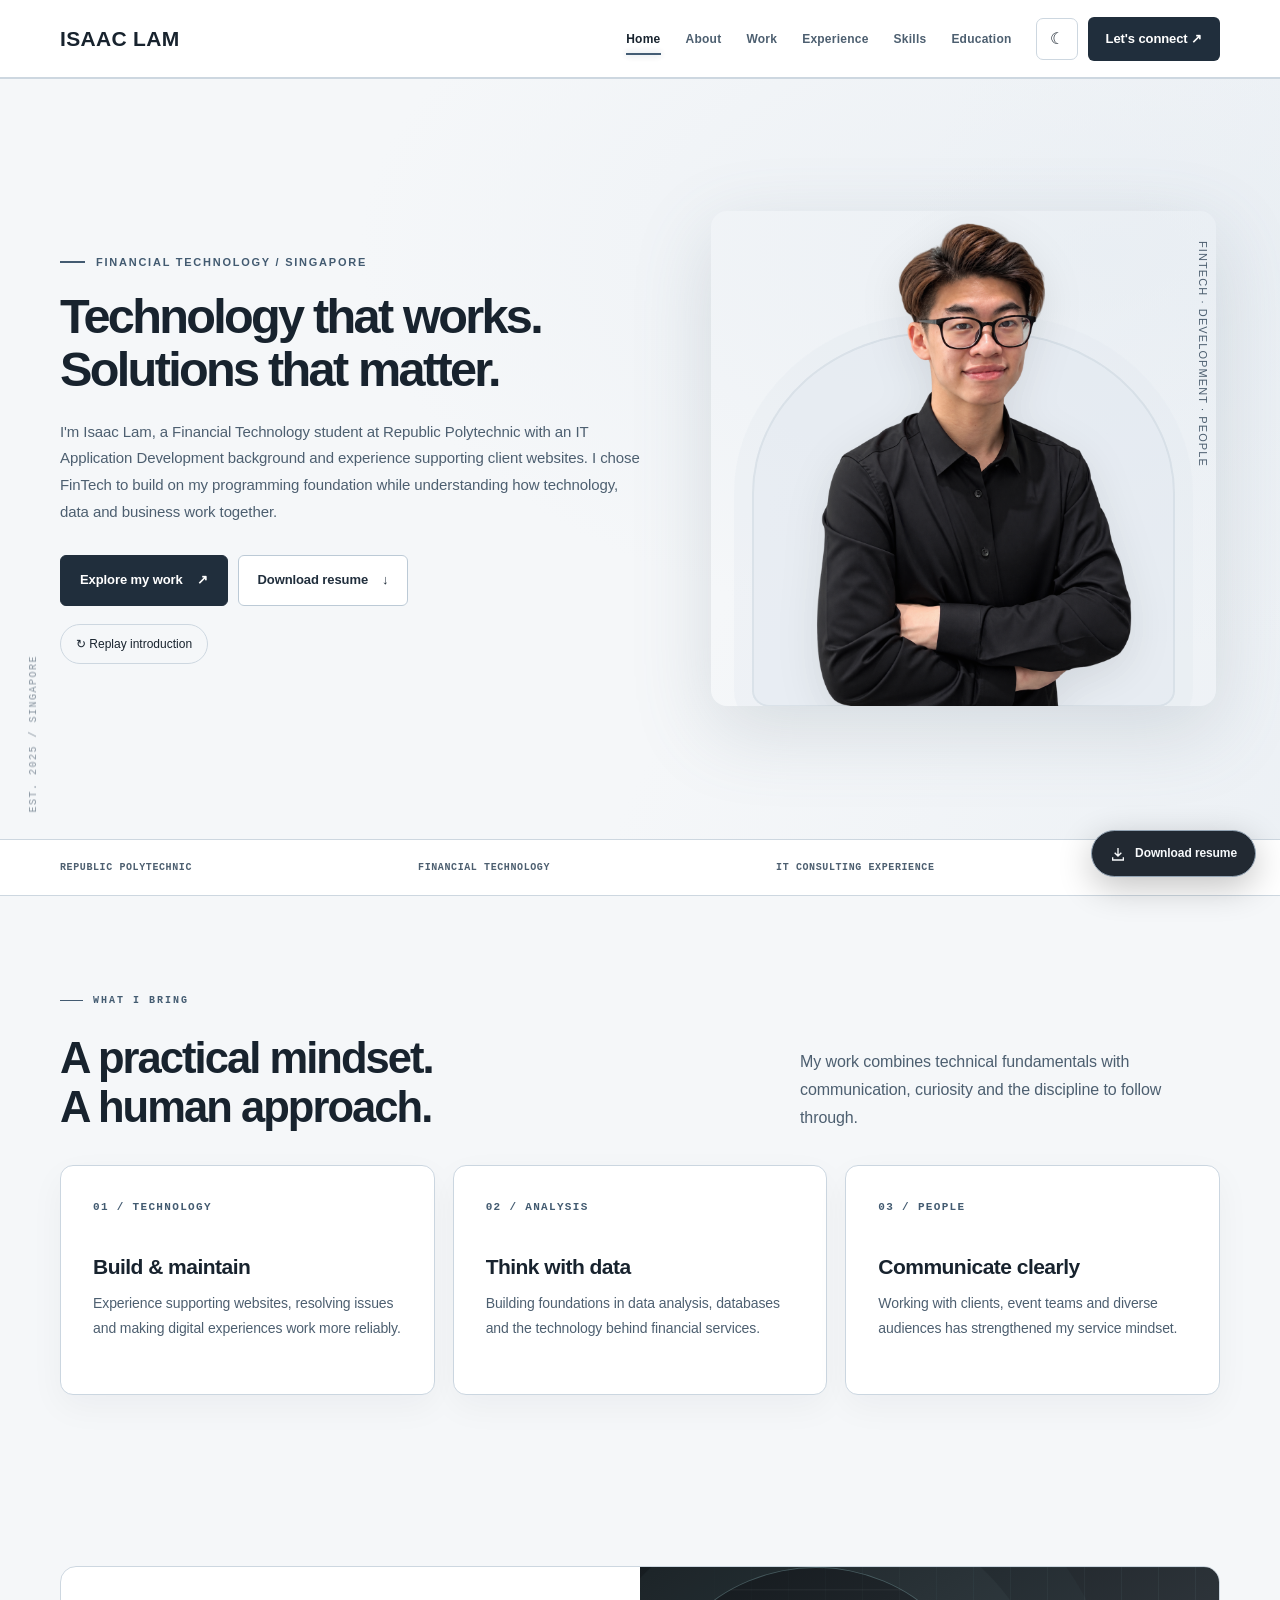
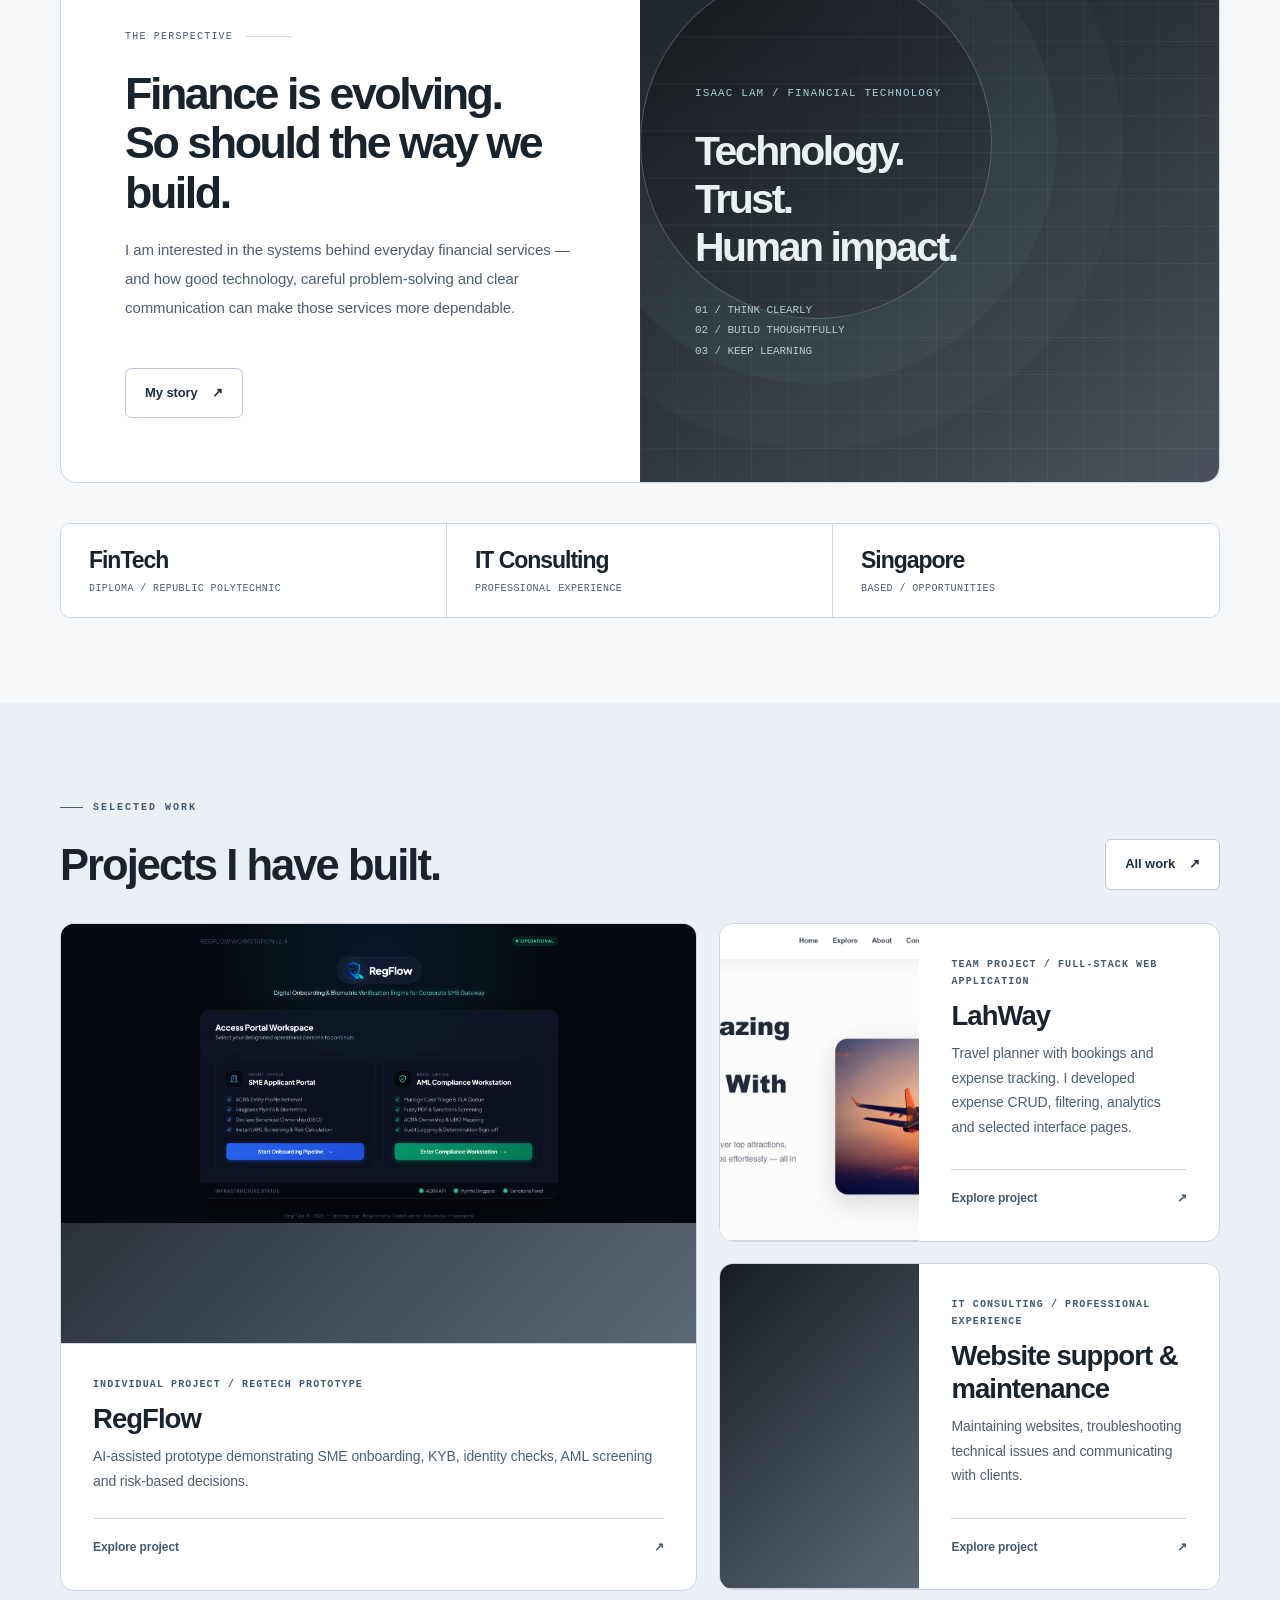
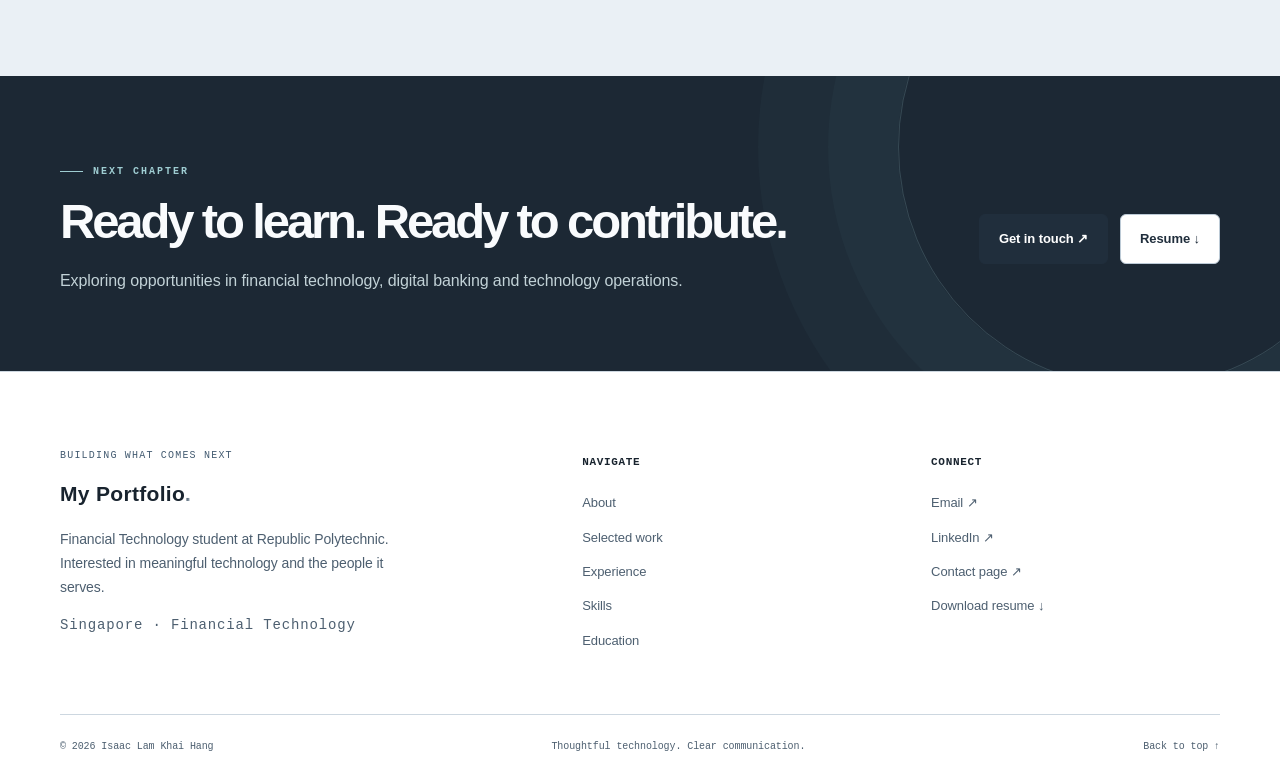
==== commit 3a6690d3: "Update portfolio design" ====
--- a/index.html
+++ b/index.html
@@ -1,24 +1,19 @@
 <!DOCTYPE html>
 
 <html lang="en">
-
 <head>
-  <meta charset="utf-8" />
-  <meta content="width=device-width, initial-scale=1" name="viewport" />
-  <meta content="light dark" name="color-scheme" />
-  <meta content="website" property="og:type" />
-  <meta content="My Portfolio" property="og:site_name" />
-  <meta content="Isaac Lam | My Portfolio" property="og:title" />
-  <meta
-    content="Financial Technology student at Republic Polytechnic with IT consulting experience. Explore Isaac Lam’s work, skills and internship-focused portfolio."
-    property="og:description" />
-  <meta content="summary" name="twitter:card" />
-  <meta content="#F6F7F8" name="theme-color" />
-  <meta
-    content="Financial Technology student at Republic Polytechnic with IT consulting experience. Explore Isaac Lam’s work, skills and internship-focused portfolio."
-    name="description" />
-  <title>Isaac Lam | Portfolio</title>
-  <script>
+<meta charset="utf-8"/>
+<meta content="width=device-width, initial-scale=1" name="viewport"/>
+<meta content="light dark" name="color-scheme"/>
+<meta content="website" property="og:type"/>
+<meta content="My Portfolio" property="og:site_name"/>
+<meta content="Isaac Lam | My Portfolio" property="og:title"/>
+<meta content="Financial Technology student at Republic Polytechnic with IT consulting experience. Explore Isaac Lam’s work, skills and professional experience-focused portfolio." property="og:description"/>
+<meta content="summary" name="twitter:card"/>
+<meta content="#F6F7F8" name="theme-color"/>
+<meta content="Financial Technology student at Republic Polytechnic with IT consulting experience. Explore Isaac Lam’s work, skills and professional experience-focused portfolio." name="description"/>
+<title>Isaac Lam | Portfolio</title>
+<script>
     (() => {
       let saved = null;
       try {saved = localStorage.getItem('isaac-theme');} catch (e) { }
@@ -26,7 +21,7 @@
         ? saved : (matchMedia('(prefers-color-scheme: dark)').matches ? 'dark' : 'light');
     })();
   </script>
-  <style>
+<style>
     :root {
       color-scheme: light;
       --bg: #e8edef;
@@ -5328,198 +5323,226 @@
         height: 310px !important
       }
     }
-  </style>
-  <link href="assets/favicon.svg" rel="icon" type="image/svg+xml" />
-</head>
-
+  
+/* Mobile navigation panel fix — intentionally scoped to navigation only. */
+@media (max-width: 980px) {
+  header { overflow: visible !important; isolation: isolate; }
+  header .mobile-nav {
+    display: none !important;
+    position: absolute !important;
+    top: 100% !important;
+    left: 0 !important;
+    right: 0 !important;
+    width: 100% !important;
+    height: auto !important;
+    max-height: calc(100dvh - var(--site-header-height, 78px) - 12px) !important;
+    overflow-y: auto !important;
+    overscroll-behavior: contain;
+    z-index: 999 !important;
+    box-sizing: border-box !important;
+    margin: 0 !important;
+    padding: 12px max(20px, calc((100vw - 1160px) / 2)) 20px !important;
+    background: var(--nav, var(--surface)) !important;
+    color: var(--ink) !important;
+    border-top: 1px solid var(--line) !important;
+    border-bottom: 1px solid var(--line) !important;
+    box-shadow: 0 22px 42px rgba(0, 0, 0, .23) !important;
+    backdrop-filter: none !important;
+    -webkit-backdrop-filter: none !important;
+  }
+  header .mobile-nav.open {
+    display: flex !important;
+    flex-direction: column !important;
+    align-items: stretch !important;
+    gap: 3px !important;
+  }
+  header .mobile-nav a {
+    display: block !important;
+    flex: 0 0 auto !important;
+    padding: 13px 15px !important;
+    margin: 0 !important;
+    border-radius: 9px !important;
+    color: var(--ink) !important;
+    background: transparent !important;
+    text-decoration: none !important;
+    line-height: 1.35 !important;
+    font-size: 15px !important;
+    font-weight: 650 !important;
+    position: relative;
+    transition: background-color .2s ease, color .2s ease !important;
+  }
+  header .mobile-nav a:hover,
+  header .mobile-nav a:focus-visible {
+    background: var(--surface-2, var(--accent-soft)) !important;
+    color: var(--ink) !important;
+    transform: none !important;
+  }
+  header .mobile-nav a[aria-current="page"] {
+    background: var(--surface-2, var(--accent-soft)) !important;
+    color: var(--ink) !important;
+    box-shadow: inset 3px 0 0 var(--accent) !important;
+  }
+}
+@media (max-width: 760px) {
+  header .mobile-nav {max-height: calc(100dvh - var(--site-header-height, 68px) - 12px) !important;}
+}
+@media (prefers-reduced-motion: reduce) {
+  header .mobile-nav a {transition: none !important;}
+}
+
+</style>
+<link href="assets/favicon.svg" rel="icon" type="image/svg+xml"/>
+<style data-project-update="true">
+.project-art.with-shot{padding:0;min-height:230px;background:var(--surface-2)}.project-art.with-shot:before,.project-art.with-shot:after{display:none}.project-art.with-shot img{width:100%;height:100%;min-height:230px;max-height:310px;object-fit:cover;object-position:center;display:block}.case-study-content{max-width:1000px;margin:0 auto;padding:58px 0 95px}.case-study-content h2{font-size:clamp(24px,3vw,36px);margin:45px 0 16px}.case-study-content h3{margin:0 0 10px}.case-study-content p,.case-study-content li{line-height:1.85}.case-study-content ul{padding-left:24px}.case-study-content .case-lead{font-size:clamp(17px,2vw,21px);max-width:850px}.case-hero-shot{width:100%;height:auto;display:block;border:1px solid var(--line);border-radius:16px;margin:32px 0}.case-columns{display:grid;grid-template-columns:repeat(2,minmax(0,1fr));gap:22px}.case-panel{background:var(--surface);border:1px solid var(--line);padding:28px;border-radius:14px}.case-actions{display:flex;gap:12px;flex-wrap:wrap;margin-top:24px}.case-small{font-size:13px;color:var(--muted)}@media(max-width:700px){.case-columns{grid-template-columns:1fr}.case-study-content{padding:34px 0 65px}.case-panel{padding:20px}}
+</style><style>
+    .project-art.with-shot{overflow:hidden!important;position:relative!important;display:block!important}
+    .project-art.with-shot img{display:block!important;width:100%!important;height:100%!important;min-height:100%!important;object-fit:cover!important;object-position:center!important}
+    </style></head>
 <body class="page-index">
-  <a class="skip-link" href="#main">Skip to main content</a>
-  <div aria-hidden="true" class="ambient-scene">
-    <div class="ambient-grid"></div>
-    <div class="ambient-orbit"></div>
-    <div class="ambient-orbit two"></div>
-    <div class="ambient-ring"></div>
-    <div class="ambient-line"></div>
-    <div class="ambient-line two"></div>
-    <div class="ambient-accent"></div>
-    <div class="ambient-accent two"></div>
-    <div class="ambient-node a"></div>
-    <div class="ambient-node b"></div>
-    <div class="ambient-node c"></div>
-  </div>
-  <a class="skip" href="#main">Skip to content</a>
-  <header>
-    <div class="container nav-shell">
-      <a aria-label="Isaac Lam, homepage" class="wordmark" href="index.html">ISAAC LAM</a>
-      <nav aria-label="Main navigation" class="desktop-nav"><a aria-current="page" href="index.html">Home</a><a
-          href="about.html">About</a><a href="projects.html">Work</a><a href="experience.html">Experience</a><a
-          href="skills.html">Skills</a><a href="education.html">Education</a></nav>
-      <div class="nav-right">
-        <button aria-label="Switch colour theme" class="icon-btn" data-theme-toggle=""
-          title="Toggle light and dark mode" type="button"><span aria-hidden="true" data-theme-icon="">◐</span></button>
-        <a class="nav-cta" href="contact.html">Let's connect ↗</a>
-        <button aria-controls="mobile-nav" aria-expanded="false" aria-label="Toggle navigation"
-          class="icon-btn menu-btn" data-menu-btn="" type="button"><span aria-hidden="true">☰</span></button>
-      </div>
-    </div>
-    <nav aria-label="Mobile navigation" class="mobile-nav" data-menu="" id="mobile-nav"><a aria-current="page"
-        href="index.html">Home</a><a href="about.html">About</a><a href="projects.html">Work</a><a
-        href="experience.html">Experience</a><a href="skills.html">Skills</a><a href="education.html">Education</a><a
-        href="contact.html">Contact</a></nav>
-    <div aria-hidden="true" class="progress"></div>
-  </header>
-  <main id="main">
-    <section aria-labelledby="hero-title" class="hero">
-      <div class="container hero-layout">
-        <div class="hero-copy">
-          <div class="hero-overline">Financial Technology / Singapore</div>
-          <h1 id="hero-title">Technology that works.<br />Solutions that matter.</h1>
-          <p class="lead hero-description">I'm Isaac Lam, a Financial Technology student at Republic Polytechnic with hands-on experience in IT consulting. My work involves website maintenance, technical troubleshooting and supporting clients. I'm keen to apply what I've learned, develop my technical skills and gain more experience in the industry.</p>
-          <div class="hero-actions"><a class="btn primary" href="projects.html">Explore my work <span
-                aria-hidden="true">↗</span></a><a class="btn secondary" download=""
-              href="assets/isaac-lam-resume.pdf">Download résumé <span aria-hidden="true">↓</span></a></div>
-        </div>
-        <div class="portrait-stage"><img alt="Portrait of Isaac Lam" fetchpriority="high" height="1100"
-            src="assets/isaac-portrait.png" width="900" /><span class="portrait-note">FINTECH · DEVELOPMENT ·
+<a class="skip-link" href="#main">Skip to main content</a>
+<div aria-hidden="true" class="ambient-scene">
+<div class="ambient-grid"></div>
+<div class="ambient-orbit"></div>
+<div class="ambient-orbit two"></div>
+<div class="ambient-ring"></div>
+<div class="ambient-line"></div>
+<div class="ambient-line two"></div>
+<div class="ambient-accent"></div>
+<div class="ambient-accent two"></div>
+<div class="ambient-node a"></div>
+<div class="ambient-node b"></div>
+<div class="ambient-node c"></div>
+</div>
+<a class="skip" href="#main">Skip to content</a>
+<header>
+<div class="container nav-shell">
+<a aria-label="Isaac Lam, homepage" class="wordmark" href="index.html">ISAAC LAM</a>
+<nav aria-label="Main navigation" class="desktop-nav"><a aria-current="page" href="index.html">Home</a><a href="about.html">About</a><a href="projects.html">Work</a><a href="experience.html">Experience</a><a href="skills.html">Skills</a><a href="education.html">Education</a></nav>
+<div class="nav-right">
+<button aria-label="Switch colour theme" class="icon-btn" data-theme-toggle="" title="Toggle light and dark mode" type="button"><span aria-hidden="true" data-theme-icon="">◐</span></button>
+<a class="nav-cta" href="contact.html">Let's connect ↗</a>
+<button aria-controls="mobile-nav" aria-expanded="false" aria-label="Toggle navigation" class="icon-btn menu-btn" data-menu-btn="" type="button"><span aria-hidden="true">☰</span></button>
+</div>
+</div>
+<nav aria-label="Mobile navigation" class="mobile-nav" data-menu="" id="mobile-nav"><a aria-current="page" href="index.html">Home</a><a href="about.html">About</a><a href="projects.html">Work</a><a href="experience.html">Experience</a><a href="skills.html">Skills</a><a href="education.html">Education</a><a href="contact.html">Contact</a></nav>
+<div aria-hidden="true" class="progress"></div>
+</header>
+<main id="main">
+<section aria-labelledby="hero-title" class="hero">
+<div class="container hero-layout">
+<div class="hero-copy">
+<div class="hero-overline">Financial Technology / Singapore</div>
+<h1 id="hero-title">Technology that works.<br/>Solutions that matter.</h1>
+<p class="lead hero-description">I'm Isaac Lam, a Financial Technology student at Republic Polytechnic with an IT Application Development background and experience supporting client websites. I chose FinTech to build on my programming foundation while understanding how technology, data and business work together.</p>
+<div class="hero-actions"><a class="btn primary" href="projects.html">Explore my work <span aria-hidden="true">↗</span></a><a class="btn secondary" download="" href="assets/isaac-lam-resume.pdf">Download resume <span aria-hidden="true">↓</span></a></div>
+</div>
+<div class="portrait-stage"><img alt="Portrait of Isaac Lam" fetchpriority="high" height="1100" src="assets/isaac-portrait.png" width="900"/><span class="portrait-note">FINTECH · DEVELOPMENT ·
             PEOPLE</span></div>
-      </div>
-    </section>
-    <div class="trust-strip">
-      <div class="container trust-items"><span>Republic Polytechnic</span><span>Financial Technology</span><span>IT
+</div>
+</section>
+<div class="trust-strip">
+<div class="container trust-items"><span>Republic Polytechnic</span><span>Financial Technology</span><span>IT
           consulting experience</span><span>Singapore</span></div>
-    </div>
-    <section aria-label="Recruiter quick links">
-      <div class="container">
-
-      </div>
-    </section>
-    <section class="section">
-      <div class="container">
-        <div class="section-heading reveal">
-          <div><span class="eyebrow">What I bring</span>
-            <h2>A practical mindset.<br />A human approach.</h2>
-          </div>
-          <p>My work combines technical fundamentals with communication, curiosity and the discipline to follow through.
+</div>
+<section aria-label="Recruiter quick links">
+<div class="container">
+</div>
+</section>
+<section class="section">
+<div class="container">
+<div class="section-heading reveal">
+<div><span class="eyebrow">What I bring</span>
+<h2>A practical mindset.<br/>A human approach.</h2>
+</div>
+<p>My work combines technical fundamentals with communication, curiosity and the discipline to follow through.
           </p>
-        </div>
-        <div class="grid three">
-          <div class="card reveal">
-            <div class="number">01 / TECHNOLOGY</div>
-            <h3>Build &amp; maintain</h3>
-            <p>Experience supporting websites, resolving issues and making digital experiences work more reliably.</p>
-          </div>
-          <div class="card reveal">
-            <div class="number">02 / ANALYSIS</div>
-            <h3>Think with data</h3>
-            <p>Building foundations in data analysis, databases and the technology behind financial services.</p>
-          </div>
-          <div class="card reveal">
-            <div class="number">03 / PEOPLE</div>
-            <h3>Communicate clearly</h3>
-            <p>Working with clients, event teams and diverse audiences has strengthened my service mindset.</p>
-          </div>
-        </div>
-      </div>
-    </section>
-    <section class="section">
-      <div class="container">
-        <div class="editorial-feature reveal">
-          <div class="feature-copy"><span class="section-index">THE PERSPECTIVE</span>
-            <h2>Finance is evolving.<br /><span class="accent">So should the way we build.</span></h2>
-            <p>I am interested in the systems behind everyday financial services — and how good technology, careful
+</div>
+<div class="grid three">
+<div class="card reveal">
+<div class="number">01 / TECHNOLOGY</div>
+<h3>Build &amp; maintain</h3>
+<p>Experience supporting websites, resolving issues and making digital experiences work more reliably.</p>
+</div>
+<div class="card reveal">
+<div class="number">02 / ANALYSIS</div>
+<h3>Think with data</h3>
+<p>Building foundations in data analysis, databases and the technology behind financial services.</p>
+</div>
+<div class="card reveal">
+<div class="number">03 / PEOPLE</div>
+<h3>Communicate clearly</h3>
+<p>Working with clients, event teams and diverse audiences has strengthened my service mindset.</p>
+</div>
+</div>
+</div>
+</section>
+<section class="section">
+<div class="container">
+<div class="editorial-feature reveal">
+<div class="feature-copy"><span class="section-index">THE PERSPECTIVE</span>
+<h2>Finance is evolving.<br/><span class="accent">So should the way we build.</span></h2>
+<p>I am interested in the systems behind everyday financial services — and how good technology, careful
               problem-solving and clear communication can make those services more dependable.</p>
-            <div class="actions"><a class="btn secondary" href="about.html">My story <span>↗</span></a></div>
-          </div>
-          <div class="feature-visual"><span class="visual-top">ISAAC LAM / FINANCIAL TECHNOLOGY</span>
-            <div class="visual-title">Technology.<br />Trust.<br />Human impact.</div><span class="visual-bottom">01 /
+<div class="actions"><a class="btn secondary" href="about.html">My story <span>↗</span></a></div>
+</div>
+<div class="feature-visual"><span class="visual-top">ISAAC LAM / FINANCIAL TECHNOLOGY</span>
+<div class="visual-title">Technology.<br/>Trust.<br/>Human impact.</div><span class="visual-bottom">01 /
               THINK
-              CLEARLY<br />02 / BUILD THOUGHTFULLY<br />03 / KEEP LEARNING</span>
-          </div>
-        </div>
-        <div class="editorial-stats reveal">
-          <div><strong>FinTech</strong><span>Diploma / Republic Polytechnic</span></div>
-          <div><strong>IT Consulting</strong><span>Professional experience</span></div>
-          <div><strong>Singapore</strong><span>Based / Opportunities</span></div>
-        </div>
-      </div>
-    </section>
-    <section class="section alt">
-      <div class="container">
-        <div class="section-heading reveal">
-          <div><span class="eyebrow">Selected work</span>
-            <h2>Experience in action.</h2>
-          </div><a class="btn secondary" href="projects.html">All work <span>↗</span></a>
-        </div>
-        <div class="bento-work">
-          <a class="project reveal" href="project-detail.html">
-            <div class="project-art"><strong>Website support<br />&amp; maintenance</strong></div>
-            <div class="project-info">
-              <div class="meta">IT consulting / Case study</div>
-              <h3>Supporting client websites</h3>
-              <p>Maintaining websites, resolving technical issues and collaborating with clients.</p>
-              <div class="project-link"><span>Explore case study</span><span>↗</span></div>
-            </div>
-          </a>
-          <a class="project reveal" href="experience.html">
-            <div class="project-art b"><strong>Financial literacy<br />&amp; leadership</strong></div>
-            <div class="project-info">
-              <div class="meta">Student leadership</div>
-              <h3>Financial Literacy Workshop</h3>
-              <p>Head Student Leader for a workshop delivered with industry partners.</p>
-              <div class="project-link"><span>View experience</span><span>↗</span></div>
-            </div>
-          </a>
-          <a class="project reveal" href="experience.html">
-            <div class="project-art c"><strong>Operations<br />&amp; people</strong></div>
-            <div class="project-info">
-              <div class="meta">Professional experience</div>
-              <h3>Event operations</h3>
-              <p>Supporting registration, attendee experiences and coordinated event delivery.</p>
-              <div class="project-link"><span>View experience</span><span>↗</span></div>
-            </div>
-          </a>
-        </div>
-      </div>
-    </section>
-    <section class="highlight-band">
-      <div class="container cta-strip">
-        <div><span class="eyebrow">Next chapter</span>
-          <h2>Ready to learn. Ready to contribute.</h2>
-          <p>Exploring opportunities in financial technology, digital banking and technology operations.</p>
-        </div>
-        <div class="actions"><a class="btn primary" href="contact.html">Get in touch ↗</a><a class="btn secondary"
-            download="" href="assets/isaac-lam-resume.pdf">Résumé ↓</a></div>
-      </div>
-    </section>
-  </main>
-  <footer>
-    <div class="container footer-main">
-      <div>
-        <div class="footer-kicker">BUILDING WHAT COMES NEXT</div><a class="wordmark" href="index.html">My Portfolio<span
-            class="mark-accent">.</span></a>
-        <p>Financial Technology student at Republic Polytechnic. Interested in meaningful technology and the people it
+              CLEARLY<br/>02 / BUILD THOUGHTFULLY<br/>03 / KEEP LEARNING</span>
+</div>
+</div>
+<div class="editorial-stats reveal">
+<div><strong>FinTech</strong><span>Diploma / Republic Polytechnic</span></div>
+<div><strong>IT Consulting</strong><span>Professional experience</span></div>
+<div><strong>Singapore</strong><span>Based / Opportunities</span></div>
+</div>
+</div>
+</section>
+<section class="section alt">
+<div class="container">
+<div class="section-heading reveal">
+<div><span class="eyebrow">Selected work</span>
+<h2>Projects I have built.</h2>
+</div><a class="btn secondary" href="projects.html">All work <span>↗</span></a>
+</div>
+<div class="bento-work"><a class="project reveal" href="regflow.html"><div class="project-art with-shot"><img alt="Regflow project thumbnail — actual website screenshot" loading="lazy" src="assets/regflow-cover.png"/></div><div class="project-info"><div class="meta">Individual project / RegTech prototype</div><h3>RegFlow</h3><p>AI-assisted prototype demonstrating SME onboarding, KYB, identity checks, AML screening and risk-based decisions.</p><div class="project-link"><span>Explore project</span><span>↗</span></div></div></a><a class="project reveal" href="lahway.html"><div class="project-art with-shot"><img alt="Lahway project thumbnail — actual website screenshot" loading="lazy" src="assets/lahway-cover.png"/></div><div class="project-info"><div class="meta">Team project / Full-stack web application</div><h3>LahWay</h3><p>Travel planner with bookings and expense tracking. I developed expense CRUD, filtering, analytics and selected interface pages.</p><div class="project-link"><span>Explore project</span><span>↗</span></div></div></a><a class="project reveal" href="project-detail.html"><div class="project-art with-shot"></div><div class="project-info"><div class="meta">IT consulting / Professional experience</div><h3>Website support &amp; maintenance</h3><p>Maintaining websites, troubleshooting technical issues and communicating with clients.</p><div class="project-link"><span>Explore project</span><span>↗</span></div></div></a></div>
+</div>
+</section>
+<section class="highlight-band">
+<div class="container cta-strip">
+<div><span class="eyebrow">Next chapter</span>
+<h2>Ready to learn. Ready to contribute.</h2>
+<p>Exploring opportunities in financial technology, digital banking and technology operations.</p>
+</div>
+<div class="actions"><a class="btn primary" href="contact.html">Get in touch ↗</a><a class="btn secondary" download="" href="assets/isaac-lam-resume.pdf">Resume ↓</a></div>
+</div>
+</section>
+</main>
+<footer>
+<div class="container footer-main">
+<div>
+<div class="footer-kicker">BUILDING WHAT COMES NEXT</div><a class="wordmark" href="index.html">My Portfolio<span class="mark-accent">.</span></a>
+<p>Financial Technology student at Republic Polytechnic. Interested in meaningful technology and the people it
           serves.</p>
-        <p class="note">Singapore · FinTech internship opportunities</p>
-      </div>
-      <div>
-        <h4>Navigate</h4>
-        <div class="footer-links"><a href="about.html">About</a><a href="projects.html">Selected work</a><a
-            href="experience.html">Experience</a><a href="skills.html">Skills</a><a href="education.html">Education</a>
-        </div>
-      </div>
-      <div>
-        <h4>Connect</h4>
-        <div class="footer-links"><a href="mailto:isaaclam05@gmail.com">Email ↗</a><a
-            href="https://www.linkedin.com/in/isaac-lam-khai-hang/" rel="noopener noreferrer" target="_blank">LinkedIn
+<p class="note">Singapore · Financial Technology</p>
+</div>
+<div>
+<h4>Navigate</h4>
+<div class="footer-links"><a href="about.html">About</a><a href="projects.html">Selected work</a><a href="experience.html">Experience</a><a href="skills.html">Skills</a><a href="education.html">Education</a>
+</div>
+</div>
+<div>
+<h4>Connect</h4>
+<div class="footer-links"><a href="mailto:isaaclam05@gmail.com">Email ↗</a><a href="https://www.linkedin.com/in/isaac-lam-khai-hang/" rel="noopener noreferrer" target="_blank">LinkedIn
             ↗</a><a href="contact.html">Contact page ↗</a><a download="" href="assets/isaac-lam-resume.pdf">Download
-            résumé
+            resume
             ↓</a></div>
-      </div>
-    </div>
-    <div class="container footer-bottom"><span>© 2026 Isaac Lam Khai Hang</span><span>Thoughtful technology. Clear
+</div>
+</div>
+<div class="container footer-bottom"><span>© 2026 Isaac Lam Khai Hang</span><span>Thoughtful technology. Clear
         communication.</span><a href="#main">Back to top ↑</a></div>
-  </footer>
-  <script>
+</footer>
+<script>
 
     (() => {
       const root = document.documentElement;
@@ -5585,7 +5608,7 @@
     })();
 
   </script>
-  <script>
+<script>
     (() => {
       const reduced = window.matchMedia('(prefers-reduced-motion: reduce)');
       const body = document.body;
@@ -5653,7 +5676,7 @@
       window.addEventListener('pageshow', () => body.classList.remove('page-exiting'));
     })();
   </script>
-  <script>
+<script>
     (function () {
       'use strict';
       const reduced = window.matchMedia('(prefers-reduced-motion: reduce)');
@@ -5683,9 +5706,8 @@
       // Magnetic primary buttons: small movement only, mouse/trackpad only.
       if (fine.matches && !reduced.matches) {document.querySelectorAll('.hero-actions .btn,.recruiter-cta .btn').forEach(el => {el.addEventListener('pointermove', e => {const r = el.getBoundingClientRect(); const x = (e.clientX - r.left - r.width / 2) / r.width; const y = (e.clientY - r.top - r.height / 2) / r.height; el.style.transform = `translate(${x * 9}px,${y * 7}px)`;}, {passive: true}); el.addEventListener('pointerleave', () => {el.style.transform = ''}); el.addEventListener('blur', () => {el.style.transform = ''});});}
       // A persistent, direct resume link; no fabricated information or external dependency.
-      if (!document.querySelector('.premium-sticky-resume')) {const a = document.createElement('a'); a.className = 'premium-sticky-resume'; a.href = 'assets/isaac-lam-resume.pdf'; a.download = 'Isaac-Lam-Resume.pdf'; a.setAttribute('aria-label', 'Download Isaac Lam résumé PDF'); a.innerHTML = '<svg viewBox="0 0 24 24" fill="none" stroke="currentColor" stroke-width="2" aria-hidden="true"><path d="M12 3v12m-5-5 5 5 5-5M4 17v4h16v-4"/></svg><span>Download résumé</span>'; body.append(a);}
+      if (!document.querySelector('.premium-sticky-resume')) {const a = document.createElement('a'); a.className = 'premium-sticky-resume'; a.href = 'assets/isaac-lam-resume.pdf'; a.download = 'Isaac-Lam-Resume.pdf'; a.setAttribute('aria-label', 'Download Isaac Lam resume PDF'); a.innerHTML = '<svg viewBox="0 0 24 24" fill="none" stroke="currentColor" stroke-width="2" aria-hidden="true"><path d="M12 3v12m-5-5 5 5 5-5M4 17v4h16v-4"/></svg><span>Download resume</span>'; body.append(a);}
     })();
   </script>
 </body>
-
 </html>
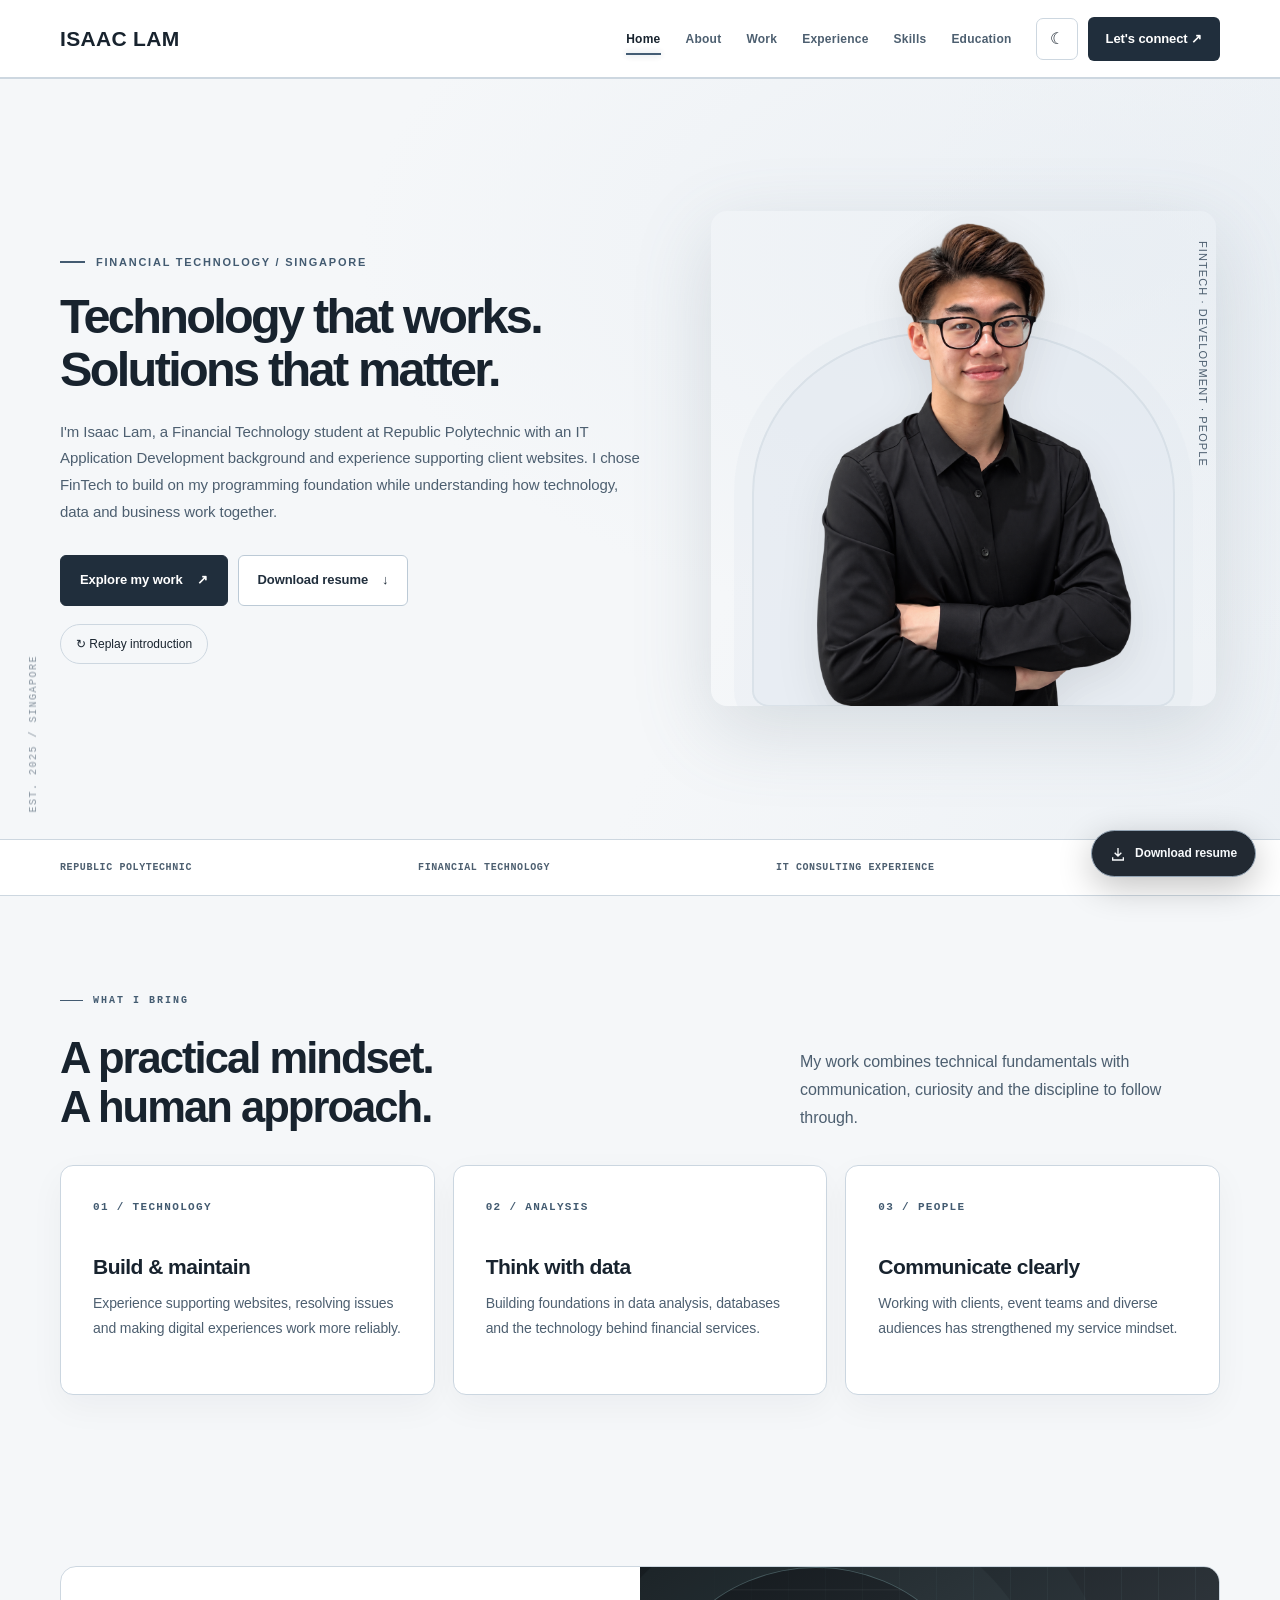
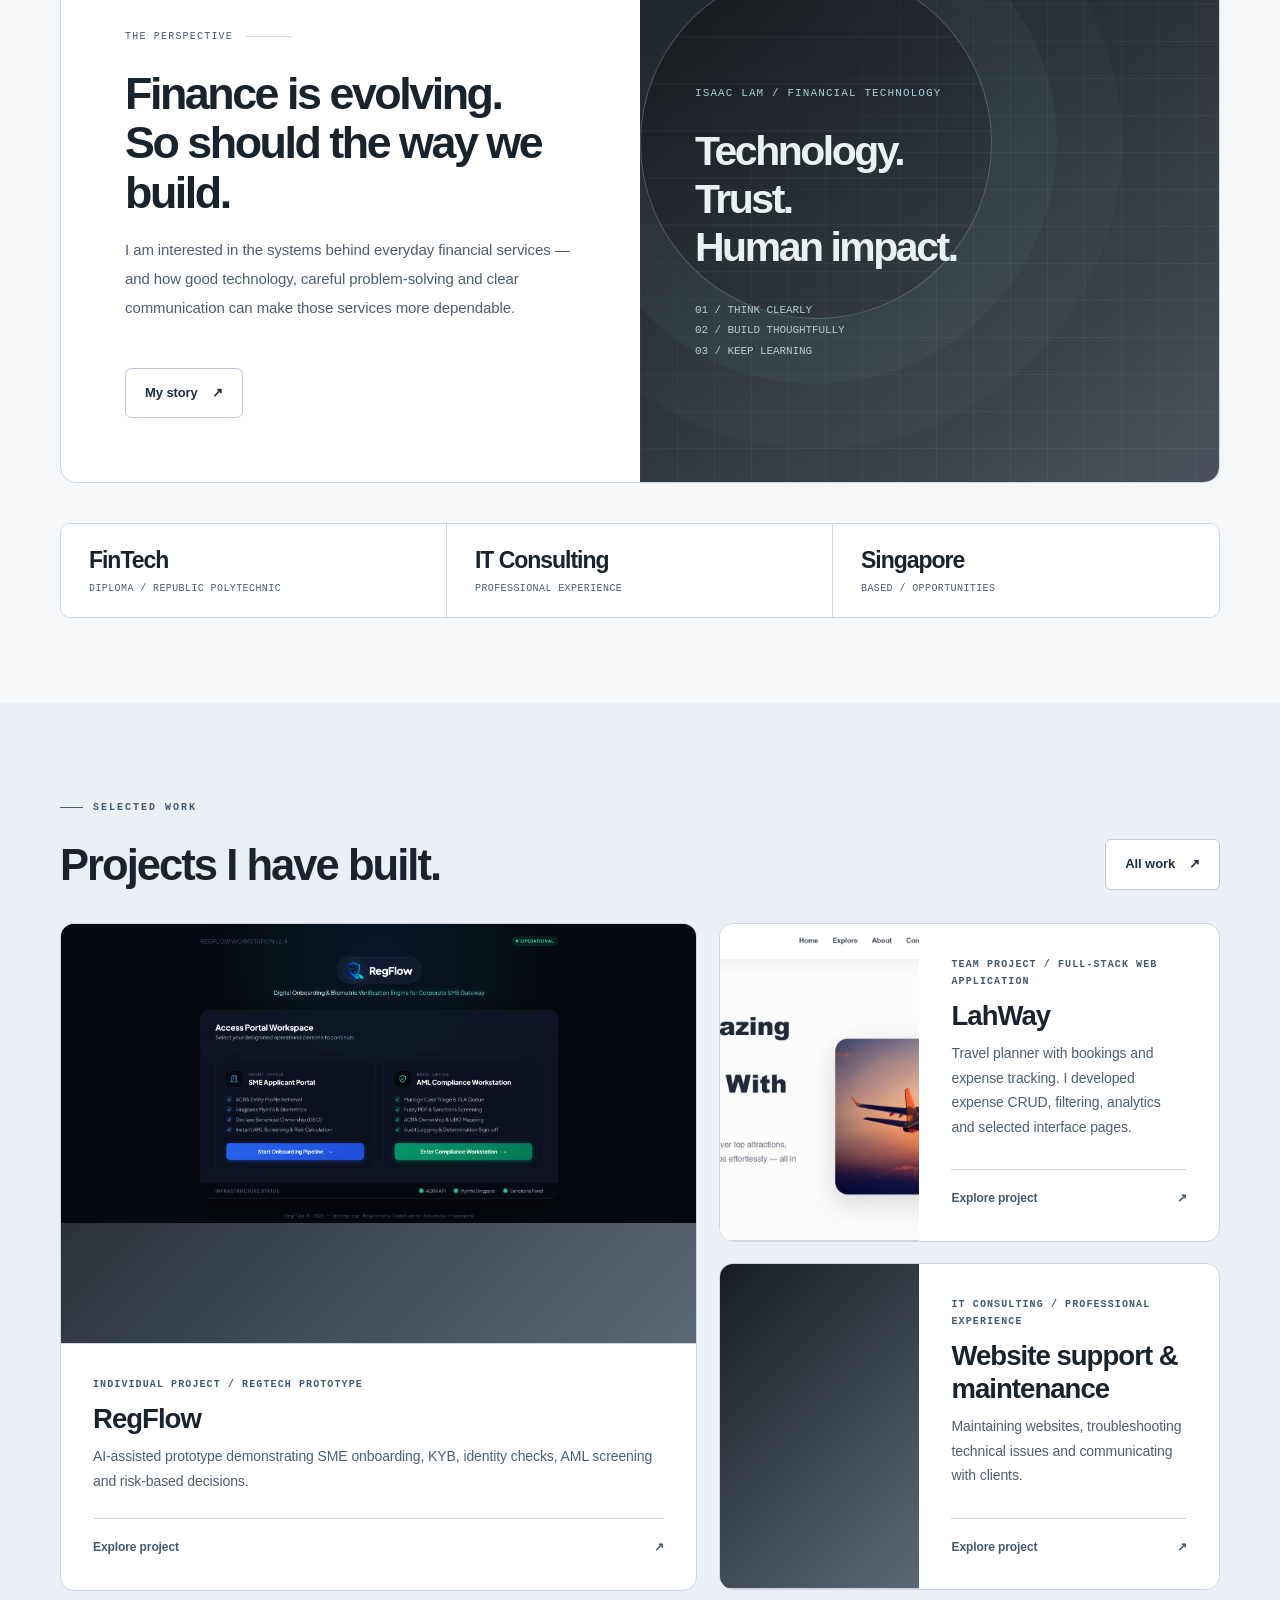
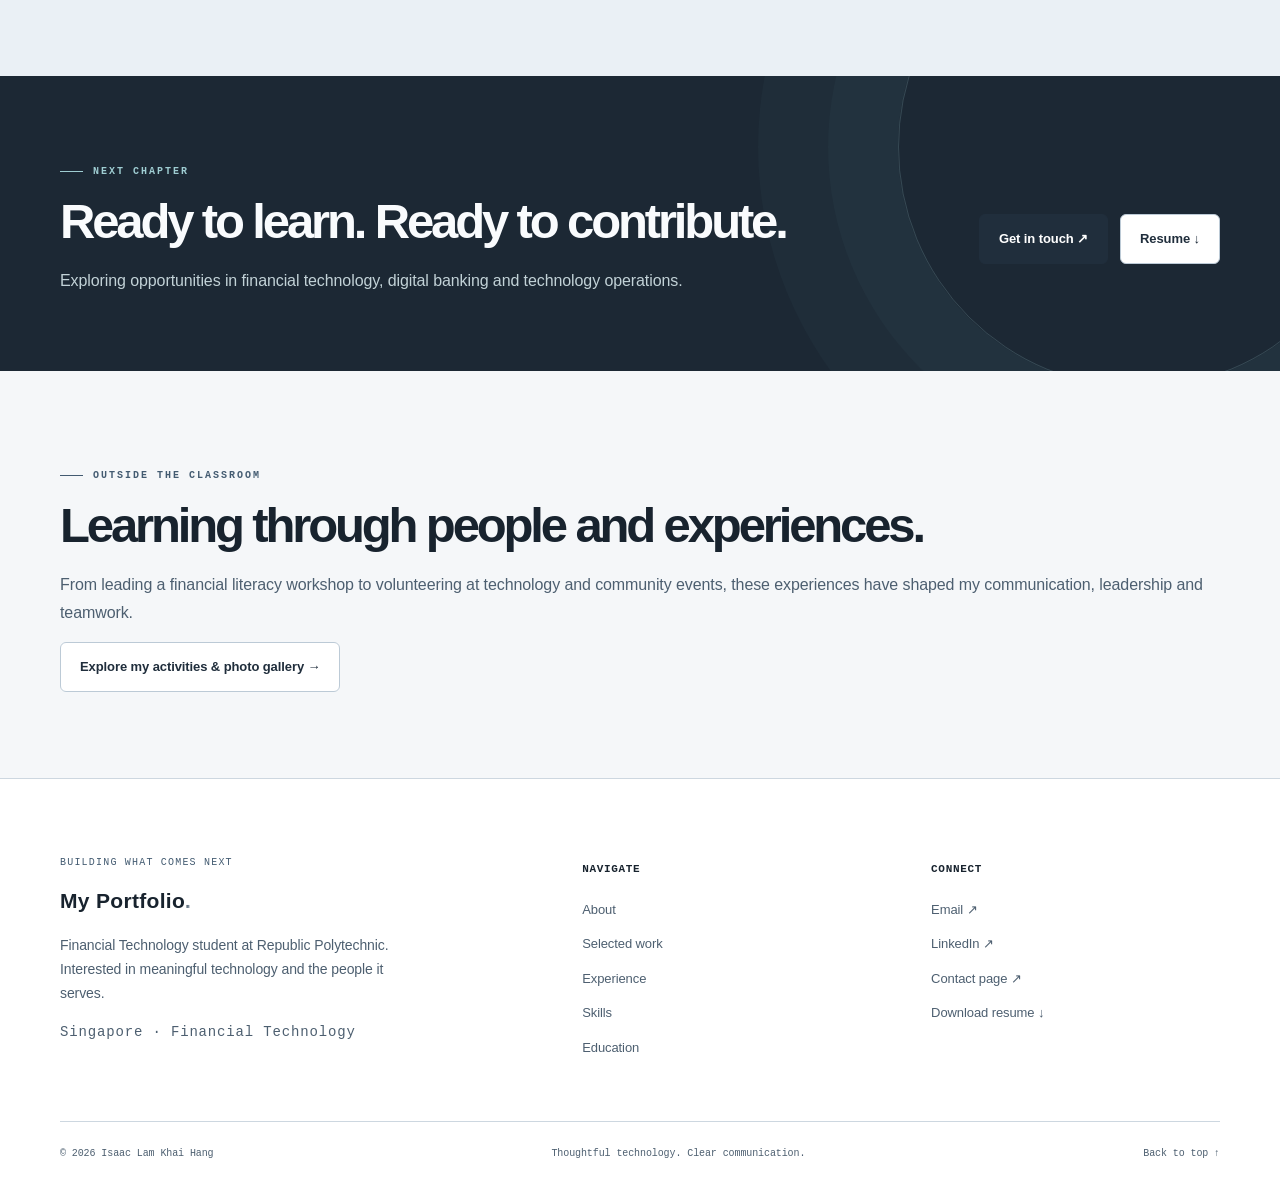
==== commit a1eb7e5d: "Update portfolio design" ====
--- a/index.html
+++ b/index.html
@@ -5397,7 +5397,7 @@
 </style><style>
     .project-art.with-shot{overflow:hidden!important;position:relative!important;display:block!important}
     .project-art.with-shot img{display:block!important;width:100%!important;height:100%!important;min-height:100%!important;object-fit:cover!important;object-position:center!important}
-    </style></head>
+    </style><style>.motion-spotlight{display:none!important}body.pointer-active .motion-spotlight{display:none!important}</style></head>
 <body class="page-index">
 <a class="skip-link" href="#main">Skip to main content</a>
 <div aria-hidden="true" class="ambient-scene">
@@ -5517,7 +5517,7 @@
 <div class="actions"><a class="btn primary" href="contact.html">Get in touch ↗</a><a class="btn secondary" download="" href="assets/isaac-lam-resume.pdf">Resume ↓</a></div>
 </div>
 </section>
-</main>
+<section class="section"><div class="container"><span class="eyebrow">Outside the classroom</span><h2>Learning through people and experiences.</h2><p>From leading a financial literacy workshop to volunteering at technology and community events, these experiences have shaped my communication, leadership and teamwork.</p><a class="btn secondary" href="experience.html#activities-heading">Explore my activities &amp; photo gallery →</a></div></section></main>
 <footer>
 <div class="container footer-main">
 <div>
